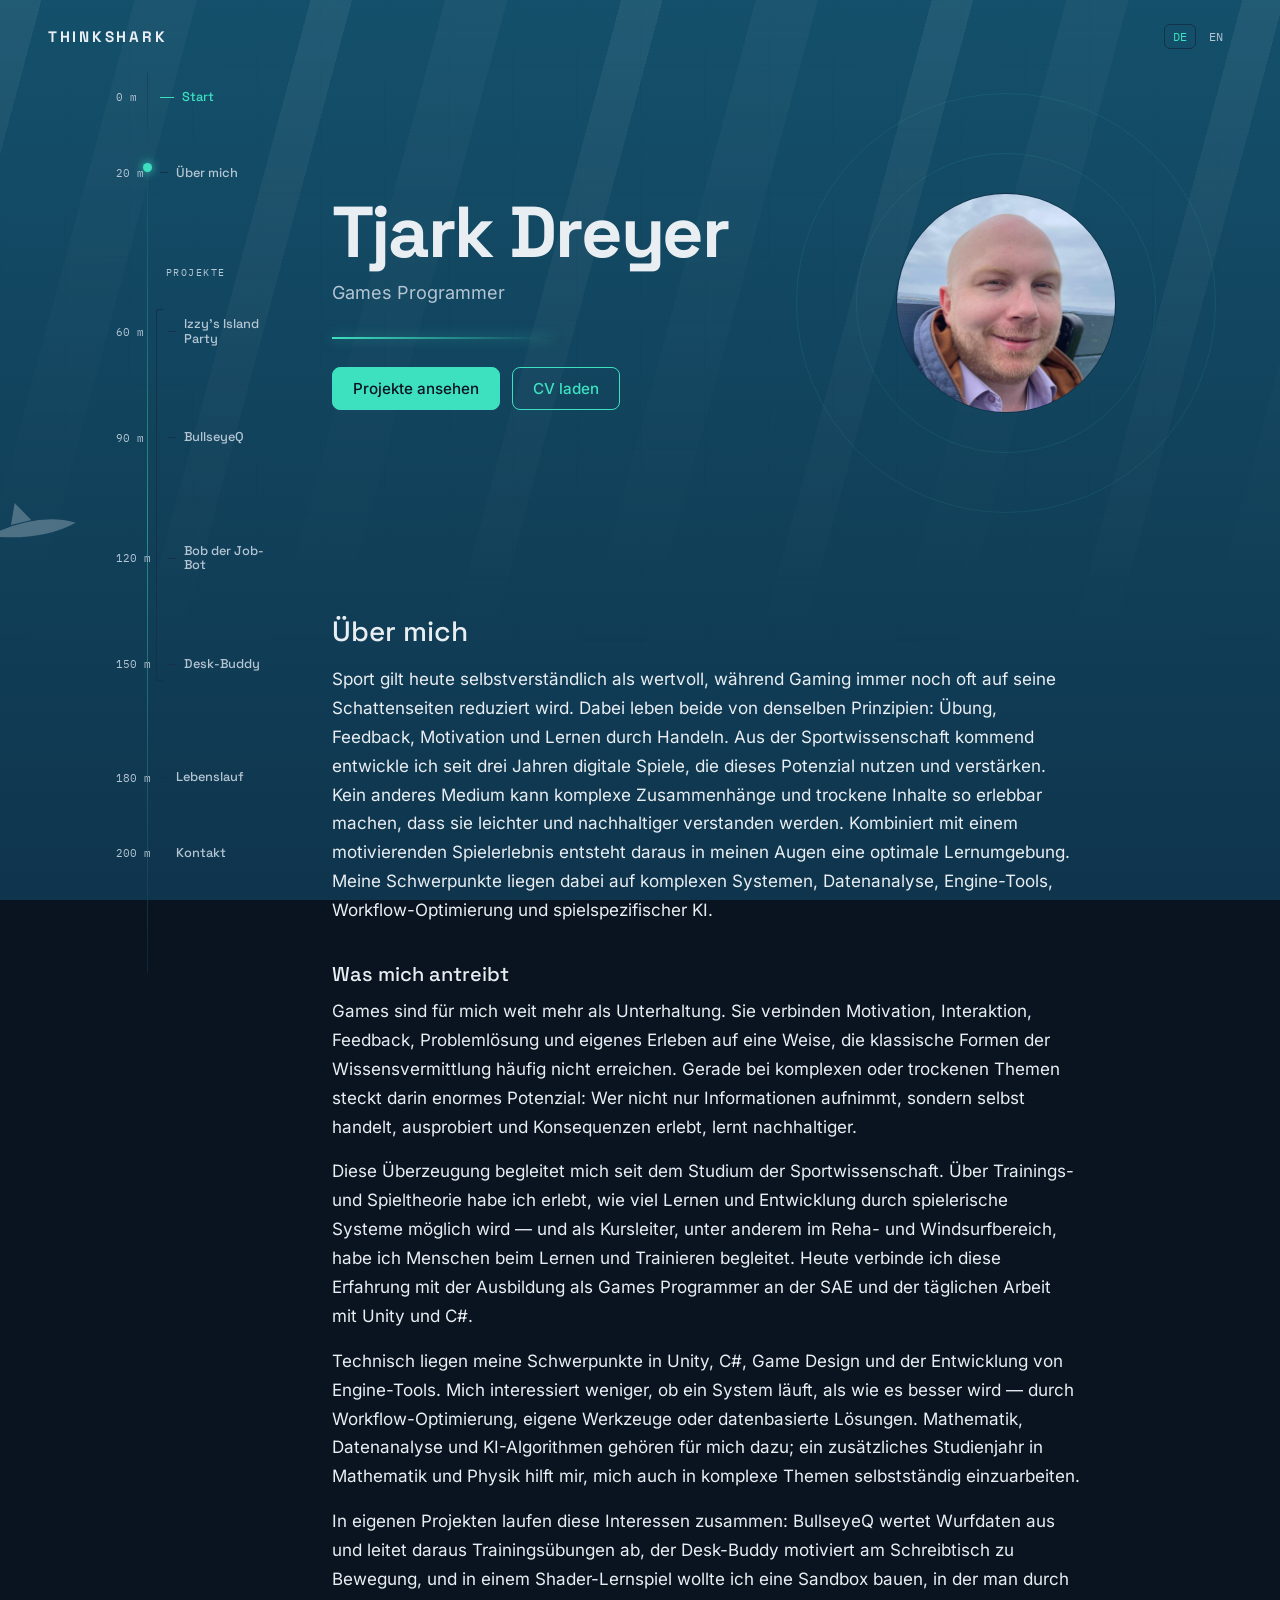
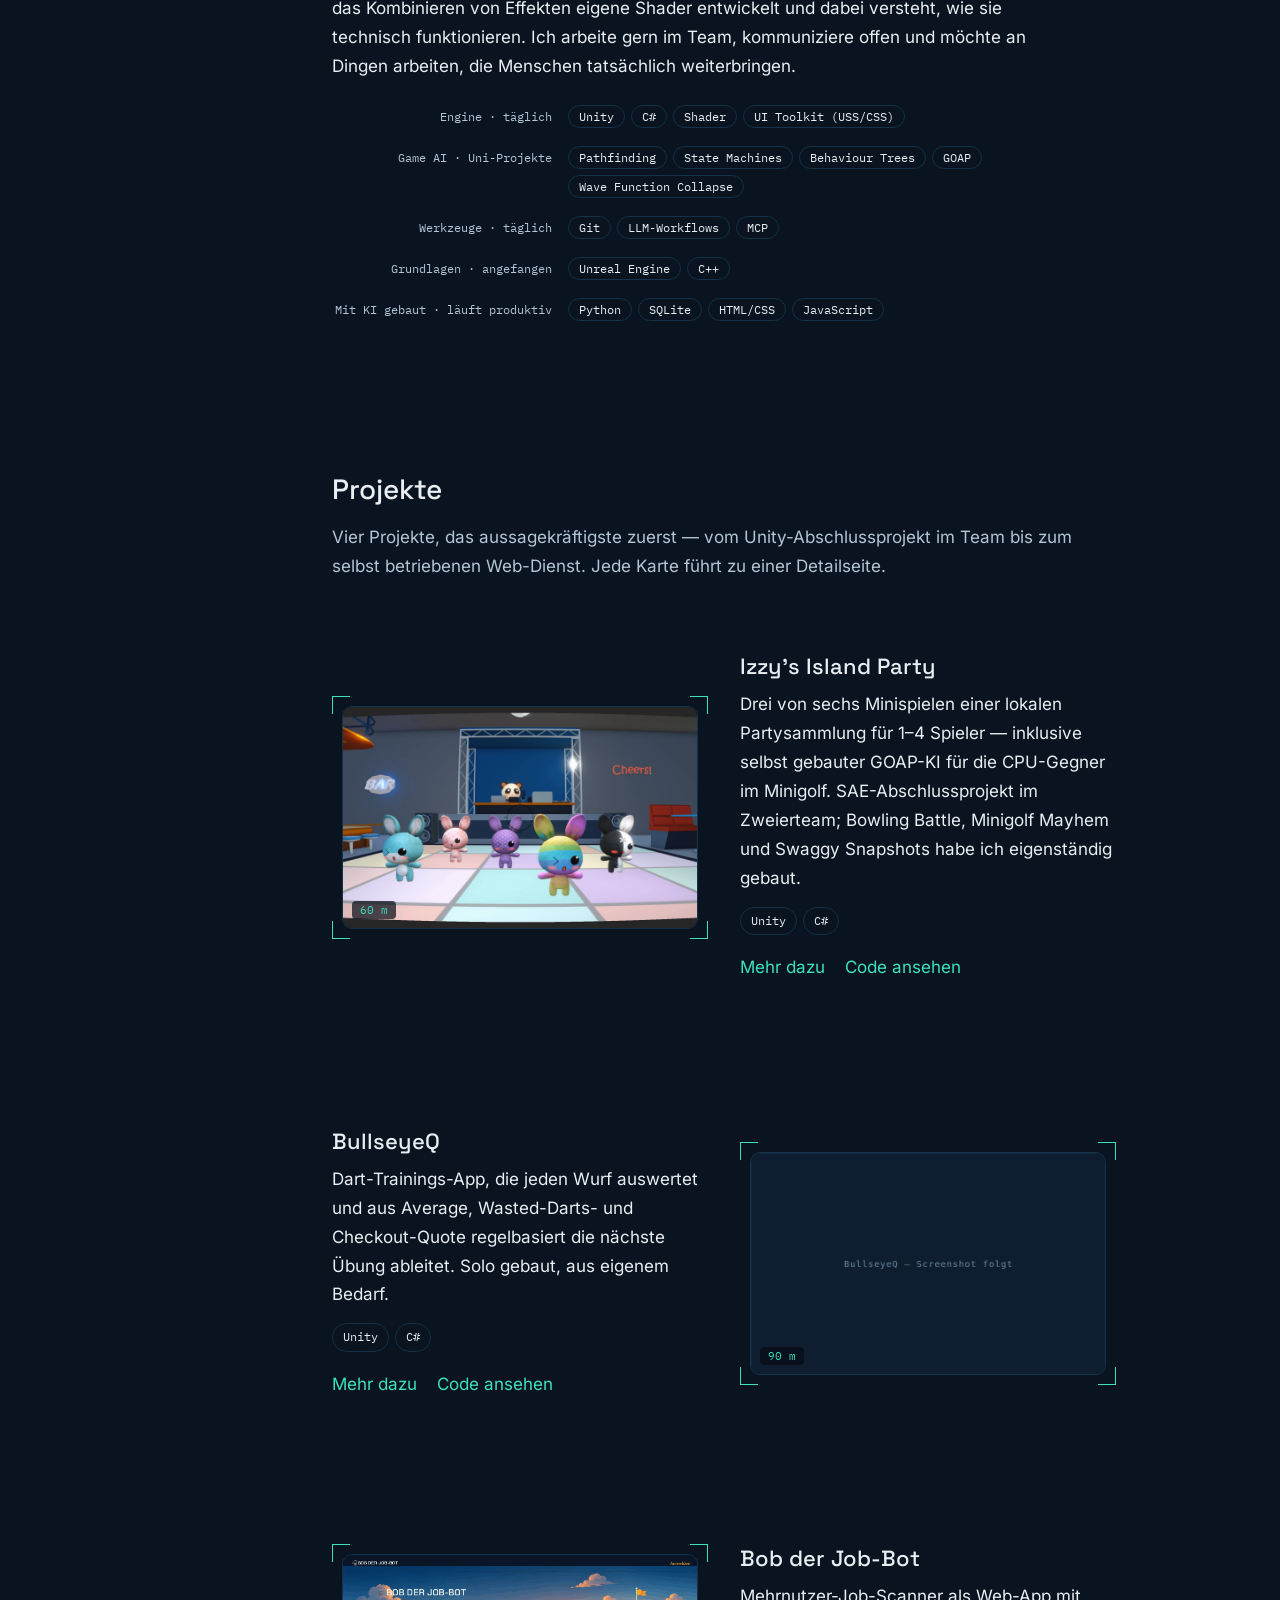
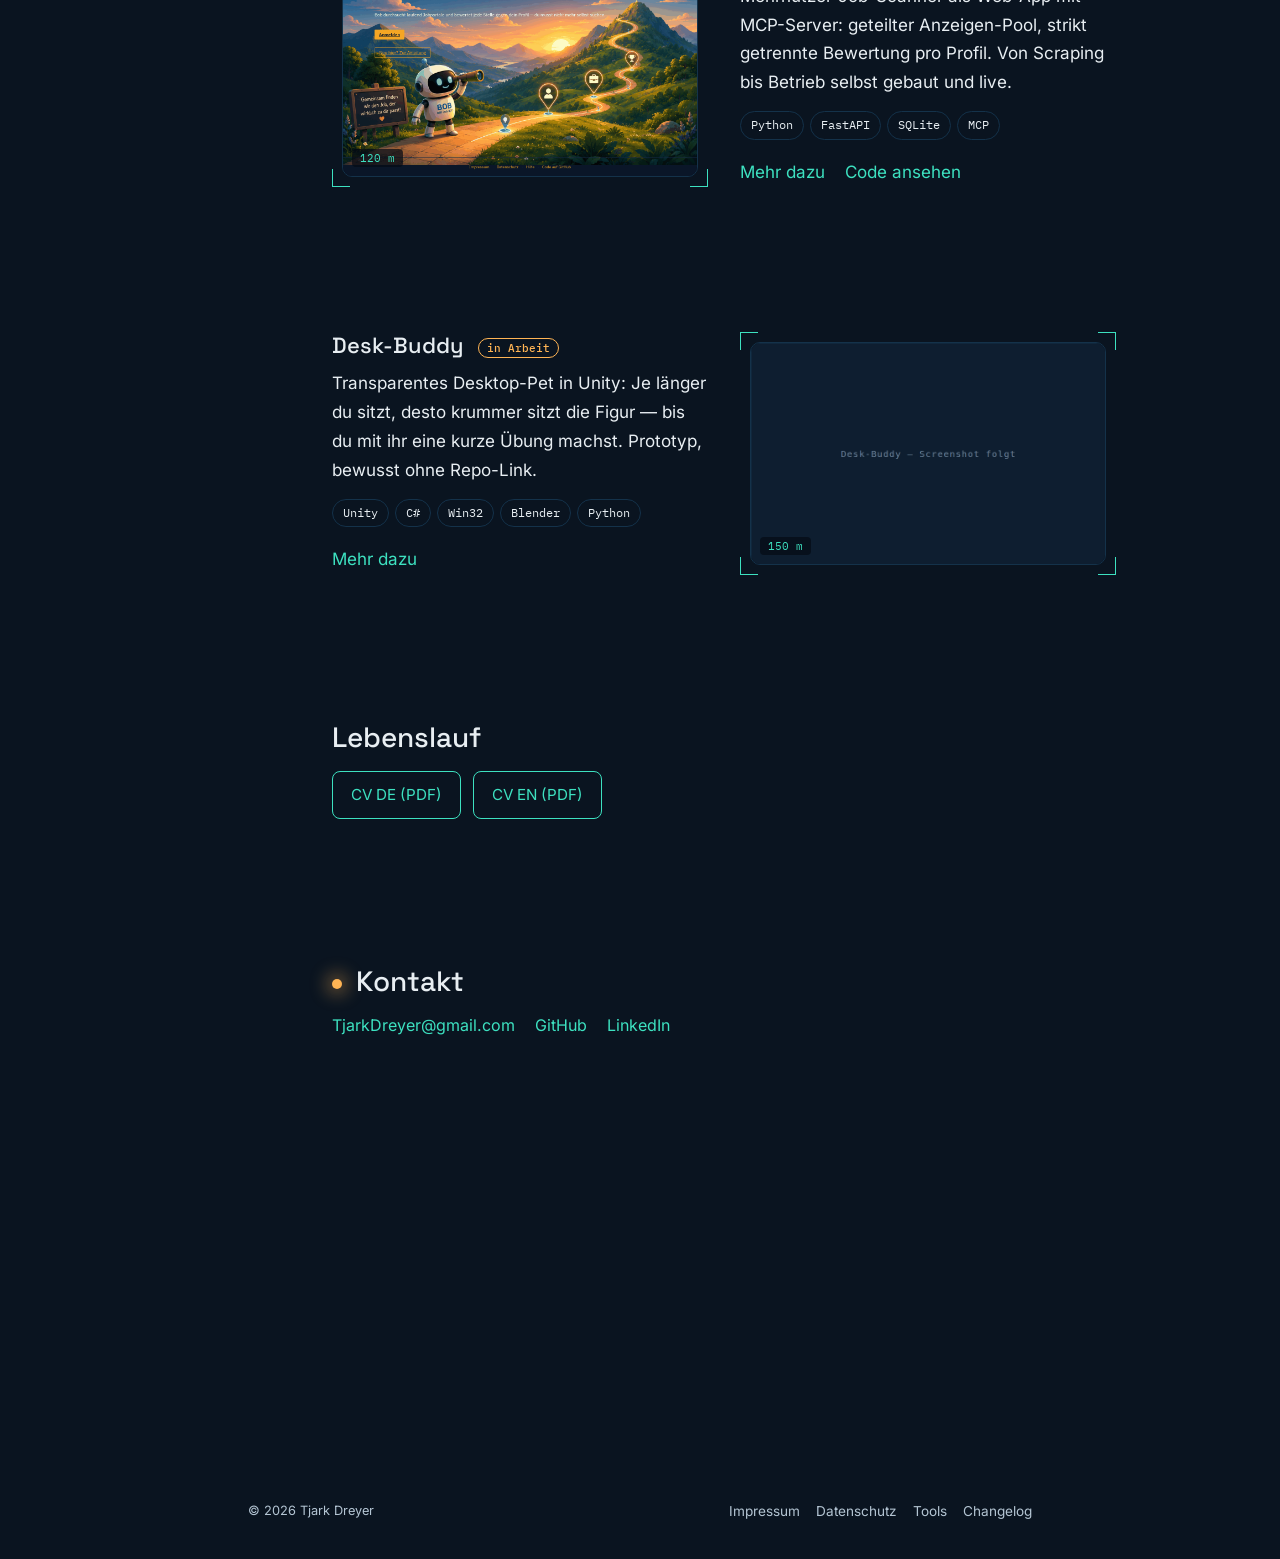
==== index.html @ e5e87509 "feat(website): add the UI Toolkit skill chip and refresh the public CVs Co-Authored-By: Claude Fable" ====
<!doctype html>
<html lang="de">
<head>
  <meta charset="utf-8" />
  <meta name="viewport" content="width=device-width, initial-scale=1" />
  <title>Tjark Dreyer — Games Programmer</title>
  <meta name="description" content="Portfolio von Tjark Dreyer, Games Programmer aus Hamburg — Unity, C#, Python." />
  <meta property="og:type" content="website" />
  <meta property="og:url" content="https://thinkshark.de/" />
  <meta property="og:title" content="Tjark Dreyer — Games Programmer" />
  <meta property="og:description" content="Portfolio von Tjark Dreyer, Games Programmer aus Hamburg — Unity, C#, Python." />
  <meta property="og:image" content="https://thinkshark.de/assets/og.jpg" />
  <meta property="og:image:width" content="1200" />
  <meta property="og:image:height" content="630" />
  <meta name="twitter:card" content="summary_large_image" />
  <link rel="icon" type="image/svg+xml" href="favicon.svg" />
  <link rel="alternate icon" href="favicon.svg" />
  <link rel="stylesheet" href="fonts.css" />
  <link rel="stylesheet" href="styles.css" />
</head>
<body class="portfolio">
  <div class="sonar-grid" aria-hidden="true"></div>

  <header class="topbar">
    <span class="wordmark">THINKSHARK</span>
    <div class="lang" role="group" aria-label="Sprache">
      <button type="button" class="lang__btn is-active" data-lang="de">DE</button>
      <button type="button" class="lang__btn" data-lang="en">EN</button>
    </div>
  </header>

  <nav class="chapters" aria-label="Kapitel">
    <a href="#start" data-de="Start" data-en="Start">Start</a>
    <a href="#ueber" data-de="Über" data-en="About">Über</a>
    <span class="chapters__sep" data-de="Projekte:" data-en="Projects:">Projekte:</span>
    <a href="#izzy">Izzy</a>
    <a href="#bullseyeq">BullseyeQ</a>
    <a href="#bob">Bob</a>
    <a href="#desk-buddy">Desk-Buddy</a>
    <a href="#lebenslauf" data-de="Lebenslauf" data-en="CV">Lebenslauf</a>
    <a href="#kontakt" data-de="Kontakt" data-en="Contact">Kontakt</a>
  </nav>

  <div class="layout">
    <nav class="rail" aria-label="Tiefe">
      <span class="rail__line" aria-hidden="true"></span>
      <span class="rail__marker" aria-hidden="true"></span>
      <ol class="rail__scale">
        <li style="--at: 0"><a href="#start"><span class="rail__depth">0 m</span><span class="rail__tick" aria-hidden="true"></span><span class="rail__label" data-de="Start" data-en="Start">Start</span></a></li>
        <li style="--at: 20"><a href="#ueber"><span class="rail__depth">20 m</span><span class="rail__tick" aria-hidden="true"></span><span class="rail__label" data-de="Über mich" data-en="About me">Über mich</span></a></li>
        <li class="rail__group" style="--at: 46"><span class="rail__group-label" data-de="Projekte" data-en="Projects">Projekte</span></li>
        <li class="rail__item--project" style="--at: 60"><a href="#izzy"><span class="rail__depth">60 m</span><span class="rail__tick" aria-hidden="true"></span><span class="rail__label">Izzy's Island Party</span></a></li>
        <li class="rail__item--project" style="--at: 90"><a href="#bullseyeq"><span class="rail__depth">90 m</span><span class="rail__tick" aria-hidden="true"></span><span class="rail__label">BullseyeQ</span></a></li>
        <li class="rail__item--project" style="--at: 120"><a href="#bob"><span class="rail__depth">120 m</span><span class="rail__tick" aria-hidden="true"></span><span class="rail__label">Bob der Job-Bot</span></a></li>
        <li class="rail__item--project" style="--at: 150"><a href="#desk-buddy"><span class="rail__depth">150 m</span><span class="rail__tick" aria-hidden="true"></span><span class="rail__label">Desk-Buddy</span></a></li>
        <li style="--at: 180"><a href="#lebenslauf"><span class="rail__depth">180 m</span><span class="rail__tick" aria-hidden="true"></span><span class="rail__label" data-de="Lebenslauf" data-en="CV">Lebenslauf</span></a></li>
        <li style="--at: 200"><a href="#kontakt"><span class="rail__depth">200 m</span><span class="rail__tick" aria-hidden="true"></span><span class="rail__label" data-de="Kontakt" data-en="Contact">Kontakt</span></a></li>
      </ol>
    </nav>

    <main class="wrap">
      <section class="hero" id="start" data-depth="0">
        <div class="hero__ping" aria-hidden="true"><span></span><span></span><span></span></div>
        <div class="hero__intro">
          <h1 class="hero__name">Tjark Dreyer</h1>
          <p class="hero__role">Games Programmer</p>
          <div class="hero__sweep" aria-hidden="true"></div>
          <div class="hero__cta">
            <a class="cta cta--primary" href="#projekte" data-de="Projekte ansehen" data-en="View projects">Projekte ansehen</a>
            <a class="cta" href="assets/cv/cv-de.pdf" data-href-de="assets/cv/cv-de.pdf" data-href-en="assets/cv/cv-en.pdf" download data-de="CV laden" data-en="Download CV">CV laden</a>
          </div>
        </div>
        <figure class="hero__photo">
          <img src="assets/me.jpg" width="440" height="440" alt="Tjark Dreyer" />
        </figure>
      </section>

      <section id="ueber" data-depth="20">
        <h2 data-de="Über mich" data-en="About me">Über mich</h2>
        <p data-de="Sport gilt heute selbstverständlich als wertvoll, während Gaming immer noch oft auf seine Schattenseiten reduziert wird. Dabei leben beide von denselben Prinzipien: Übung, Feedback, Motivation und Lernen durch Handeln. Aus der Sportwissenschaft kommend entwickle ich seit drei Jahren digitale Spiele, die dieses Potenzial nutzen und verstärken. Kein anderes Medium kann komplexe Zusammenhänge und trockene Inhalte so erlebbar machen, dass sie leichter und nachhaltiger verstanden werden. Kombiniert mit einem motivierenden Spielerlebnis entsteht daraus in meinen Augen eine optimale Lernumgebung. Meine Schwerpunkte liegen dabei auf komplexen Systemen, Datenanalyse, Engine-Tools, Workflow-Optimierung und spielspezifischer KI."
           data-en="Sport is taken for granted as something valuable, while gaming is still often reduced to its downsides. Yet both run on the same principles: practice, feedback, motivation and learning by doing. Coming from sports science, I have spent three years building digital games that use and amplify that potential. No other medium can make complex relationships and dry material this tangible, so that they are understood more easily and stay understood. Combined with a motivating play experience, that is what I consider an ideal learning environment. My focus areas are complex systems, data analysis, engine tools, workflow optimisation and game-specific AI.">Sport gilt heute selbstverständlich als wertvoll, während Gaming immer noch oft auf seine Schattenseiten reduziert wird. Dabei leben beide von denselben Prinzipien: Übung, Feedback, Motivation und Lernen durch Handeln. Aus der Sportwissenschaft kommend entwickle ich seit drei Jahren digitale Spiele, die dieses Potenzial nutzen und verstärken. Kein anderes Medium kann komplexe Zusammenhänge und trockene Inhalte so erlebbar machen, dass sie leichter und nachhaltiger verstanden werden. Kombiniert mit einem motivierenden Spielerlebnis entsteht daraus in meinen Augen eine optimale Lernumgebung. Meine Schwerpunkte liegen dabei auf komplexen Systemen, Datenanalyse, Engine-Tools, Workflow-Optimierung und spielspezifischer KI.</p>
        <h3 class="about__sub" data-de="Was mich antreibt" data-en="What drives me">Was mich antreibt</h3>
        <p data-de="Games sind für mich weit mehr als Unterhaltung. Sie verbinden Motivation, Interaktion, Feedback, Problemlösung und eigenes Erleben auf eine Weise, die klassische Formen der Wissensvermittlung häufig nicht erreichen. Gerade bei komplexen oder trockenen Themen steckt darin enormes Potenzial: Wer nicht nur Informationen aufnimmt, sondern selbst handelt, ausprobiert und Konsequenzen erlebt, lernt nachhaltiger."
           data-en="Games are far more than entertainment to me. They combine motivation, interaction, feedback, problem solving and first-hand experience in a way that traditional forms of teaching often cannot reach. That potential is largest exactly where a topic is complex or dry: someone who does not just take in information but acts, experiments and lives with the consequences learns more durably.">Games sind für mich weit mehr als Unterhaltung. Sie verbinden Motivation, Interaktion, Feedback, Problemlösung und eigenes Erleben auf eine Weise, die klassische Formen der Wissensvermittlung häufig nicht erreichen. Gerade bei komplexen oder trockenen Themen steckt darin enormes Potenzial: Wer nicht nur Informationen aufnimmt, sondern selbst handelt, ausprobiert und Konsequenzen erlebt, lernt nachhaltiger.</p>
        <p data-de="Diese Überzeugung begleitet mich seit dem Studium der Sportwissenschaft. Über Trainings- und Spieltheorie habe ich erlebt, wie viel Lernen und Entwicklung durch spielerische Systeme möglich wird — und als Kursleiter, unter anderem im Reha- und Windsurfbereich, habe ich Menschen beim Lernen und Trainieren begleitet. Heute verbinde ich diese Erfahrung mit der Ausbildung als Games Programmer an der SAE und der täglichen Arbeit mit Unity und C#."
           data-en="That conviction has been with me since studying sports science. Training theory and game theory showed me how much learning and development playful systems can carry — and as a course instructor, among other things in rehabilitation and windsurfing, I have guided people through learning and training myself. Today I combine that experience with my games programming training at SAE and daily work in Unity and C#.">Diese Überzeugung begleitet mich seit dem Studium der Sportwissenschaft. Über Trainings- und Spieltheorie habe ich erlebt, wie viel Lernen und Entwicklung durch spielerische Systeme möglich wird — und als Kursleiter, unter anderem im Reha- und Windsurfbereich, habe ich Menschen beim Lernen und Trainieren begleitet. Heute verbinde ich diese Erfahrung mit der Ausbildung als Games Programmer an der SAE und der täglichen Arbeit mit Unity und C#.</p>
        <p data-de="Technisch liegen meine Schwerpunkte in Unity, C#, Game Design und der Entwicklung von Engine-Tools. Mich interessiert weniger, ob ein System läuft, als wie es besser wird — durch Workflow-Optimierung, eigene Werkzeuge oder datenbasierte Lösungen. Mathematik, Datenanalyse und KI-Algorithmen gehören für mich dazu; ein zusätzliches Studienjahr in Mathematik und Physik hilft mir, mich auch in komplexe Themen selbstständig einzuarbeiten."
           data-en="Technically my focus is Unity, C#, game design and building engine tools. I am less interested in whether a system runs than in how it gets better — through workflow optimisation, purpose-built tools or data-driven solutions. Mathematics, data analysis and AI algorithms are part of that; an additional year of university mathematics and physics helps me work my way into complex topics on my own.">Technisch liegen meine Schwerpunkte in Unity, C#, Game Design und der Entwicklung von Engine-Tools. Mich interessiert weniger, ob ein System läuft, als wie es besser wird — durch Workflow-Optimierung, eigene Werkzeuge oder datenbasierte Lösungen. Mathematik, Datenanalyse und KI-Algorithmen gehören für mich dazu; ein zusätzliches Studienjahr in Mathematik und Physik hilft mir, mich auch in komplexe Themen selbstständig einzuarbeiten.</p>
        <p data-de="In eigenen Projekten laufen diese Interessen zusammen: BullseyeQ wertet Wurfdaten aus und leitet daraus Trainingsübungen ab, der Desk-Buddy motiviert am Schreibtisch zu Bewegung, und in einem Shader-Lernspiel wollte ich eine Sandbox bauen, in der man durch das Kombinieren von Effekten eigene Shader entwickelt und dabei versteht, wie sie technisch funktionieren. Ich arbeite gern im Team, kommuniziere offen und möchte an Dingen arbeiten, die Menschen tatsächlich weiterbringen."
           data-en="My own projects are where those interests meet: BullseyeQ analyses throw data and derives training drills from it, Desk-Buddy nudges me to move at my desk, and in a shader learning game I set out to build a sandbox where combining effects produces your own shaders while you learn how they actually work. I enjoy working in a team, communicate openly, and want to work on things that genuinely move people forward.">In eigenen Projekten laufen diese Interessen zusammen: BullseyeQ wertet Wurfdaten aus und leitet daraus Trainingsübungen ab, der Desk-Buddy motiviert am Schreibtisch zu Bewegung, und in einem Shader-Lernspiel wollte ich eine Sandbox bauen, in der man durch das Kombinieren von Effekten eigene Shader entwickelt und dabei versteht, wie sie technisch funktionieren. Ich arbeite gern im Team, kommuniziere offen und möchte an Dingen arbeiten, die Menschen tatsächlich weiterbringen.</p>
        <ul class="skills">
          <li><span class="skills__group" data-de="Engine · täglich" data-en="Engine · daily">Engine · täglich</span>
            <span class="skills__chips"><span class="chip">Unity</span><span class="chip">C#</span><span class="chip">Shader</span><span class="chip">UI Toolkit (USS/CSS)</span></span></li>
          <li><span class="skills__group" data-de="Game AI · Uni-Projekte" data-en="Game AI · university projects">Game AI · Uni-Projekte</span>
            <span class="skills__chips"><span class="chip">Pathfinding</span><span class="chip">State Machines</span><span class="chip">Behaviour Trees</span><span class="chip">GOAP</span><span class="chip">Wave Function Collapse</span></span></li>
          <li><span class="skills__group" data-de="Werkzeuge · täglich" data-en="Tools · daily">Werkzeuge · täglich</span>
            <span class="skills__chips"><span class="chip">Git</span><span class="chip">LLM-Workflows</span><span class="chip">MCP</span></span></li>
          <li><span class="skills__group" data-de="Grundlagen · angefangen" data-en="Fundamentals · started">Grundlagen · angefangen</span>
            <span class="skills__chips"><span class="chip">Unreal Engine</span><span class="chip">C++</span></span></li>
          <li><span class="skills__group" data-de="Mit KI gebaut · läuft produktiv" data-en="Built with AI · in production">Mit KI gebaut · läuft produktiv</span>
            <span class="skills__chips"><span class="chip">Python</span><span class="chip">SQLite</span><span class="chip">HTML/CSS</span><span class="chip">JavaScript</span></span></li>
        </ul>
      </section>

      <div class="projects__head">
        <h2 id="projekte" data-de="Projekte" data-en="Projects">Projekte</h2>
        <p class="projects__intro"
           data-de="Vier Projekte, das aussagekräftigste zuerst — vom Unity-Abschlussprojekt im Team bis zum selbst betriebenen Web-Dienst. Jede Karte führt zu einer Detailseite."
           data-en="Four projects, the most telling one first — from the Unity final project in a team to a web service I run myself. Every card links to a detail page.">Vier Projekte, das aussagekräftigste zuerst — vom Unity-Abschlussprojekt im Team bis zum selbst betriebenen Web-Dienst. Jede Karte führt zu einer Detailseite.</p>
      </div>

      <section id="izzy" class="project project--left" data-depth="60">
        <figure class="project__shot">
          <img src="assets/projects/izzy.png" width="800" height="500" alt="Izzy's Island Party — Screenshot" loading="lazy" />
          <figcaption class="project__depth">60 m</figcaption>
        </figure>
        <div class="project__body">
          <h3 class="project__title">Izzy's Island Party</h3>
          <p data-de="Drei von sechs Minispielen einer lokalen Partysammlung für 1–4 Spieler — inklusive selbst gebauter GOAP-KI für die CPU-Gegner im Minigolf. SAE-Abschlussprojekt im Zweierteam; Bowling Battle, Minigolf Mayhem und Swaggy Snapshots habe ich eigenständig gebaut."
             data-en="Three of the six mini-games in a local party collection for 1–4 players — including a GOAP AI I built myself for the CPU opponents in minigolf. SAE final project in a two-person team; I built Bowling Battle, Minigolf Mayhem and Swaggy Snapshots on my own.">Drei von sechs Minispielen einer lokalen Partysammlung für 1–4 Spieler — inklusive selbst gebauter GOAP-KI für die CPU-Gegner im Minigolf. SAE-Abschlussprojekt im Zweierteam; Bowling Battle, Minigolf Mayhem und Swaggy Snapshots habe ich eigenständig gebaut.</p>
          <p class="project__tech"><span class="chip">Unity</span><span class="chip">C#</span></p>
          <p class="project__links">
            <a class="project__link" href="projekt-izzy.html" data-de="Mehr dazu" data-en="More about it">Mehr dazu</a>
            <a class="project__link" href="https://github.com/DJTJ9/IzzysIslandParty" target="_blank" rel="noopener" data-de="Code ansehen" data-en="View code">Code ansehen</a>
          </p>
        </div>
      </section>

      <section id="bullseyeq" class="project project--right" data-depth="90">
        <figure class="project__shot">
          <img src="assets/projects/bullseyeq.png" width="800" height="500" alt="BullseyeQ — Screenshot" loading="lazy" />
          <figcaption class="project__depth">90 m</figcaption>
        </figure>
        <div class="project__body">
          <h3 class="project__title">BullseyeQ</h3>
          <p data-de="Dart-Trainings-App, die jeden Wurf auswertet und aus Average, Wasted-Darts- und Checkout-Quote regelbasiert die nächste Übung ableitet. Solo gebaut, aus eigenem Bedarf."
             data-en="Darts training app that evaluates every throw and derives the next exercise, rule-based, from your average, wasted-darts rate and checkout rate. Built solo, out of my own need.">Dart-Trainings-App, die jeden Wurf auswertet und aus Average, Wasted-Darts- und Checkout-Quote regelbasiert die nächste Übung ableitet. Solo gebaut, aus eigenem Bedarf.</p>
          <p class="project__tech"><span class="chip">Unity</span><span class="chip">C#</span></p>
          <p class="project__links">
            <a class="project__link" href="projekt-bullseyeq.html" data-de="Mehr dazu" data-en="More about it">Mehr dazu</a>
            <a class="project__link" href="https://github.com/DJTJ9/BullseyeQ" target="_blank" rel="noopener" data-de="Code ansehen" data-en="View code">Code ansehen</a>
          </p>
        </div>
      </section>

      <section id="bob" class="project project--left" data-depth="120">
        <figure class="project__shot">
          <img src="assets/projects/bob.png" width="800" height="500" alt="Bob der Job-Bot — Web-Oberfläche" loading="lazy" />
          <figcaption class="project__depth">120 m</figcaption>
        </figure>
        <div class="project__body">
          <h3 class="project__title">Bob der Job-Bot</h3>
          <p data-de="Mehrnutzer-Job-Scanner als Web-App mit MCP-Server: geteilter Anzeigen-Pool, strikt getrennte Bewertung pro Profil. Von Scraping bis Betrieb selbst gebaut und live."
             data-en="Multi-user job scanner as a web app with an MCP server: a shared pool of listings, strictly separate scoring per profile. Built by me from scraping to operations, and live.">Mehrnutzer-Job-Scanner als Web-App mit MCP-Server: geteilter Anzeigen-Pool, strikt getrennte Bewertung pro Profil. Von Scraping bis Betrieb selbst gebaut und live.</p>
          <p class="project__tech"><span class="chip">Python</span><span class="chip">FastAPI</span><span class="chip">SQLite</span><span class="chip">MCP</span></p>
          <p class="project__links">
            <a class="project__link" href="projekt-bob.html" data-de="Mehr dazu" data-en="More about it">Mehr dazu</a>
            <a class="project__link" href="https://github.com/DJTJ9/job-scanner" target="_blank" rel="noopener" data-de="Code ansehen" data-en="View code">Code ansehen</a>
          </p>
        </div>
      </section>

      <section id="desk-buddy" class="project project--right" data-depth="150">
        <figure class="project__shot">
          <img src="assets/projects/desk-buddy.png" width="800" height="500" alt="Desk-Buddy — Overlay-Prototyp" loading="lazy" />
          <figcaption class="project__depth">150 m</figcaption>
        </figure>
        <div class="project__body">
          <h3 class="project__title">Desk-Buddy <span class="badge badge--wip" data-de="in Arbeit" data-en="in progress">in Arbeit</span></h3>
          <p data-de="Transparentes Desktop-Pet in Unity: Je länger du sitzt, desto krummer sitzt die Figur — bis du mit ihr eine kurze Übung machst. Prototyp, bewusst ohne Repo-Link."
             data-en="A transparent desktop pet in Unity: the longer you sit, the more the character slouches — until you do a short exercise with it. Prototype, deliberately without a repo link.">Transparentes Desktop-Pet in Unity: Je länger du sitzt, desto krummer sitzt die Figur — bis du mit ihr eine kurze Übung machst. Prototyp, bewusst ohne Repo-Link.</p>
          <p class="project__tech"><span class="chip">Unity</span><span class="chip">C#</span><span class="chip">Win32</span><span class="chip">Blender</span><span class="chip">Python</span></p>
          <p class="project__links">
            <a class="project__link" href="projekt-desk-buddy.html" data-de="Mehr dazu" data-en="More about it">Mehr dazu</a>
          </p>
        </div>
      </section>

      <section id="lebenslauf" data-depth="180">
        <h2 data-de="Lebenslauf" data-en="CV">Lebenslauf</h2>
        <p class="dl">
          <a class="dl__btn" href="assets/cv/cv-de.pdf" download>CV&nbsp;DE&nbsp;(PDF)</a>
          <a class="dl__btn" href="assets/cv/cv-en.pdf" download>CV&nbsp;EN&nbsp;(PDF)</a>
        </p>
      </section>

      <section id="kontakt" data-depth="200">
        <h2 data-de="Kontakt" data-en="Contact">Kontakt</h2>
        <ul class="contact">
          <li><a id="mail" href="#" data-user="TjarkDreyer" data-domain="gmail.com">E-Mail</a><noscript> (TjarkDreyer (at) gmail.com)</noscript></li>
          <li><a href="https://github.com/DJTJ9" target="_blank" rel="noopener">GitHub</a></li>
          <li><a href="https://www.linkedin.com/in/tjark-dreyer-179a30377" target="_blank" rel="noopener">LinkedIn</a></li>
        </ul>
      </section>
    </main>
  </div>

  <footer class="footer">
    <span>© <span id="year">2026</span> Tjark Dreyer</span>
    <nav class="footer__nav">
      <a href="impressum.html">Impressum</a>
      <a href="datenschutz.html">Datenschutz</a>
      <a href="hub.html">Tools</a>
      <a href="changelog.html">Changelog</a>
    </nav>
  </footer>

  <script src="main.js"></script>
  <script src="sea.js" defer></script>
</body>
</html>
---- fonts.css ----
/* IBM Plex Mono 400 — latin-ext */
@font-face {
  font-family: 'IBM Plex Mono';
  font-style: normal;
  font-weight: 400;
  font-display: swap;
  src: url(fonts/ibm-plex-mono-400-latin-ext.woff2) format('woff2');
  unicode-range: U+0100-02BA, U+02BD-02C5, U+02C7-02CC, U+02CE-02D7, U+02DD-02FF, U+0304, U+0308, U+0329, U+1D00-1DBF, U+1E00-1E9F, U+1EF2-1EFF, U+2020, U+20A0-20AB, U+20AD-20C0, U+2113, U+2C60-2C7F, U+A720-A7FF;
}

/* IBM Plex Mono 400 — latin */
@font-face {
  font-family: 'IBM Plex Mono';
  font-style: normal;
  font-weight: 400;
  font-display: swap;
  src: url(fonts/ibm-plex-mono-400-latin.woff2) format('woff2');
  unicode-range: U+0000-00FF, U+0131, U+0152-0153, U+02BB-02BC, U+02C6, U+02DA, U+02DC, U+0304, U+0308, U+0329, U+2000-206F, U+20AC, U+2122, U+2191, U+2193, U+2212, U+2215, U+FEFF, U+FFFD;
}

/* IBM Plex Mono 500 — latin-ext */
@font-face {
  font-family: 'IBM Plex Mono';
  font-style: normal;
  font-weight: 500;
  font-display: swap;
  src: url(fonts/ibm-plex-mono-500-latin-ext.woff2) format('woff2');
  unicode-range: U+0100-02BA, U+02BD-02C5, U+02C7-02CC, U+02CE-02D7, U+02DD-02FF, U+0304, U+0308, U+0329, U+1D00-1DBF, U+1E00-1E9F, U+1EF2-1EFF, U+2020, U+20A0-20AB, U+20AD-20C0, U+2113, U+2C60-2C7F, U+A720-A7FF;
}

/* IBM Plex Mono 500 — latin */
@font-face {
  font-family: 'IBM Plex Mono';
  font-style: normal;
  font-weight: 500;
  font-display: swap;
  src: url(fonts/ibm-plex-mono-500-latin.woff2) format('woff2');
  unicode-range: U+0000-00FF, U+0131, U+0152-0153, U+02BB-02BC, U+02C6, U+02DA, U+02DC, U+0304, U+0308, U+0329, U+2000-206F, U+20AC, U+2122, U+2191, U+2193, U+2212, U+2215, U+FEFF, U+FFFD;
}

/* Inter 400 — latin-ext */
@font-face {
  font-family: 'Inter';
  font-style: normal;
  font-weight: 400;
  font-display: swap;
  src: url(fonts/inter-400-latin-ext.woff2) format('woff2');
  unicode-range: U+0100-02BA, U+02BD-02C5, U+02C7-02CC, U+02CE-02D7, U+02DD-02FF, U+0304, U+0308, U+0329, U+1D00-1DBF, U+1E00-1E9F, U+1EF2-1EFF, U+2020, U+20A0-20AB, U+20AD-20C0, U+2113, U+2C60-2C7F, U+A720-A7FF;
}

/* Inter 400 — latin */
@font-face {
  font-family: 'Inter';
  font-style: normal;
  font-weight: 400;
  font-display: swap;
  src: url(fonts/inter-400-latin.woff2) format('woff2');
  unicode-range: U+0000-00FF, U+0131, U+0152-0153, U+02BB-02BC, U+02C6, U+02DA, U+02DC, U+0304, U+0308, U+0329, U+2000-206F, U+20AC, U+2122, U+2191, U+2193, U+2212, U+2215, U+FEFF, U+FFFD;
}

/* Inter 500 — latin-ext */
@font-face {
  font-family: 'Inter';
  font-style: normal;
  font-weight: 500;
  font-display: swap;
  src: url(fonts/inter-500-latin-ext.woff2) format('woff2');
  unicode-range: U+0100-02BA, U+02BD-02C5, U+02C7-02CC, U+02CE-02D7, U+02DD-02FF, U+0304, U+0308, U+0329, U+1D00-1DBF, U+1E00-1E9F, U+1EF2-1EFF, U+2020, U+20A0-20AB, U+20AD-20C0, U+2113, U+2C60-2C7F, U+A720-A7FF;
}

/* Inter 500 — latin */
@font-face {
  font-family: 'Inter';
  font-style: normal;
  font-weight: 500;
  font-display: swap;
  src: url(fonts/inter-500-latin.woff2) format('woff2');
  unicode-range: U+0000-00FF, U+0131, U+0152-0153, U+02BB-02BC, U+02C6, U+02DA, U+02DC, U+0304, U+0308, U+0329, U+2000-206F, U+20AC, U+2122, U+2191, U+2193, U+2212, U+2215, U+FEFF, U+FFFD;
}

/* Space Grotesk 500 — latin-ext */
@font-face {
  font-family: 'Space Grotesk';
  font-style: normal;
  font-weight: 500;
  font-display: swap;
  src: url(fonts/space-grotesk-500-latin-ext.woff2) format('woff2');
  unicode-range: U+0100-02BA, U+02BD-02C5, U+02C7-02CC, U+02CE-02D7, U+02DD-02FF, U+0304, U+0308, U+0329, U+1D00-1DBF, U+1E00-1E9F, U+1EF2-1EFF, U+2020, U+20A0-20AB, U+20AD-20C0, U+2113, U+2C60-2C7F, U+A720-A7FF;
}

/* Space Grotesk 500 — latin */
@font-face {
  font-family: 'Space Grotesk';
  font-style: normal;
  font-weight: 500;
  font-display: swap;
  src: url(fonts/space-grotesk-500-latin.woff2) format('woff2');
  unicode-range: U+0000-00FF, U+0131, U+0152-0153, U+02BB-02BC, U+02C6, U+02DA, U+02DC, U+0304, U+0308, U+0329, U+2000-206F, U+20AC, U+2122, U+2191, U+2193, U+2212, U+2215, U+FEFF, U+FFFD;
}

/* Space Grotesk 700 — latin-ext */
@font-face {
  font-family: 'Space Grotesk';
  font-style: normal;
  font-weight: 700;
  font-display: swap;
  src: url(fonts/space-grotesk-700-latin-ext.woff2) format('woff2');
  unicode-range: U+0100-02BA, U+02BD-02C5, U+02C7-02CC, U+02CE-02D7, U+02DD-02FF, U+0304, U+0308, U+0329, U+1D00-1DBF, U+1E00-1E9F, U+1EF2-1EFF, U+2020, U+20A0-20AB, U+20AD-20C0, U+2113, U+2C60-2C7F, U+A720-A7FF;
}

/* Space Grotesk 700 — latin */
@font-face {
  font-family: 'Space Grotesk';
  font-style: normal;
  font-weight: 700;
  font-display: swap;
  src: url(fonts/space-grotesk-700-latin.woff2) format('woff2');
  unicode-range: U+0000-00FF, U+0131, U+0152-0153, U+02BB-02BC, U+02C6, U+02DA, U+02DC, U+0304, U+0308, U+0329, U+2000-206F, U+20AC, U+2122, U+2191, U+2193, U+2212, U+2215, U+FEFF, U+FFFD;
}
---- styles.css ----
:root {
  --abyss: #0A1420;
  --deep: #0E1E30;
  --current: #14324A;
  --teal: #3DE1C0;
  --foam: #E8EEF2;
  --mist: #6B8299;
  --flare: #FFB454;
  --maxw: 880px;
}

* { box-sizing: border-box; margin: 0; padding: 0; }

body {
  min-height: 100vh;
  background: var(--abyss);
  color: var(--foam);
  font-family: "Inter", system-ui, sans-serif;
  display: flex;
  flex-direction: column;
  position: relative;
  overflow-x: hidden;
}

body::before {
  content: "";
  position: fixed;
  inset: 0;
  z-index: -2;
  background:
    radial-gradient(120% 80% at 50% -10%, #123047 0%, var(--abyss) 55%),
    radial-gradient(80% 60% at 80% 110%, #0d2233 0%, transparent 60%);
  animation: drift 24s ease-in-out infinite alternate;
}
@keyframes drift {
  from { transform: translateY(-2%) scale(1.02); }
  to   { transform: translateY(2%) scale(1.06); }
}

.sonar-grid {
  position: fixed;
  inset: 0;
  z-index: -1;
  background-image:
    linear-gradient(var(--current) 1px, transparent 1px),
    linear-gradient(90deg, var(--current) 1px, transparent 1px);
  background-size: 64px 64px;
  opacity: 0.06;
  mask-image: radial-gradient(70% 60% at 50% 30%, #000 0%, transparent 80%);
}

.topbar {
  display: flex;
  justify-content: space-between;
  align-items: center;
  padding: 24px clamp(20px, 5vw, 48px);
}
.wordmark {
  font-family: "Space Grotesk", sans-serif;
  font-weight: 700;
  letter-spacing: 0.18em;
  font-size: 0.95rem;
}
.status { display: inline-flex; align-items: center; gap: 8px; color: var(--mist); font-size: 0.8rem; }
.status__dot {
  width: 8px; height: 8px; border-radius: 50%;
  background: var(--teal);
  box-shadow: 0 0 8px var(--teal);
  animation: pulse 2.4s ease-in-out infinite;
}
@keyframes pulse { 0%,100% { opacity: 1; } 50% { opacity: 0.35; } }

.wrap {
  flex: 1;
  width: 100%;
  max-width: var(--maxw);
  margin: 0 auto;
  padding: clamp(32px, 8vw, 80px) clamp(20px, 5vw, 48px) 48px;
}

.hero { margin-bottom: 56px; }
.hero__name {
  font-family: "Space Grotesk", sans-serif;
  font-weight: 700;
  font-size: clamp(2.4rem, 8vw, 4.2rem);
  line-height: 1.02;
  letter-spacing: -0.02em;
}
.hero__role { color: var(--mist); font-size: clamp(1rem, 3vw, 1.2rem); margin-top: 12px; }
.hero__sweep {
  height: 2px; width: 220px; max-width: 60%;
  margin-top: 28px;
  background: linear-gradient(90deg, var(--teal), transparent);
  box-shadow: 0 0 12px rgba(61, 225, 192, 0.5);
}
.portfolio .hero__sweep { transform-origin: left; animation: sweep 0.9s ease-out both; }
@keyframes sweep {
  from { transform: scaleX(0); opacity: 0; }
  to { transform: scaleX(1); opacity: 1; }
}

.hub-grid {
  display: grid;
  grid-template-columns: repeat(2, 1fr);
  gap: 16px;
}
@media (max-width: 640px) { .hub-grid { grid-template-columns: 1fr; } }

.hub-card {
  position: relative;
  overflow: hidden;
  display: grid;
  grid-template-columns: 1fr;
  grid-template-areas: "title" "url" "desc";
  align-items: center;
  gap: 4px 12px;
  padding: 22px 24px;
  background: var(--deep);
  border: 1px solid var(--current);
  border-radius: 14px;
  text-decoration: none;
  color: var(--foam);
  transition: border-color 0.25s ease, transform 0.25s ease;
}
.hub-card:hover, .hub-card:focus-visible {
  border-color: var(--teal);
  transform: translateY(-2px);
  outline: none;
}
.hub-card:focus-visible { box-shadow: 0 0 0 2px var(--teal); }

.hub-card__title { grid-area: title; font-family: "Space Grotesk", sans-serif; font-weight: 500; font-size: 1.25rem; }
.hub-card__url { grid-area: url; font-family: "IBM Plex Mono", monospace; font-size: 0.8rem; color: var(--teal); }
.hub-card__desc { grid-area: desc; color: var(--mist); font-size: 0.85rem; }

.hub-card__ring {
  position: absolute;
  border: 1px solid var(--teal);
  border-radius: 50%;
  width: 12px; height: 12px;
  transform: translate(-50%, -50%) scale(0);
  opacity: 0;
  pointer-events: none;
}
.hub-card__ring.ping { animation: ping 0.7s ease-out forwards; }
@keyframes ping {
  0%   { opacity: 0.6; transform: translate(-50%, -50%) scale(0); }
  100% { opacity: 0; transform: translate(-50%, -50%) scale(28); }
}

.footer {
  max-width: var(--maxw);
  width: 100%;
  margin: 0 auto;
  padding: 24px clamp(20px, 5vw, 48px) 40px;
  display: flex;
  justify-content: space-between;
  color: var(--mist);
  font-size: 0.8rem;
}
@media (prefers-reduced-motion: reduce) {
  body::before, .status__dot { animation: none; }
  .hub-card__ring.ping { animation: none; }
  .hub-card:hover, .hub-card:focus-visible { transform: none; }
}

/* ── Changelog: Tiefenlot ───────────────────────────── */
.wordmark--link { text-decoration: none; color: inherit; }
.wordmark--link:focus-visible { outline: none; box-shadow: 0 0 0 2px var(--teal); }
.hero--sub { padding-bottom: 8px; }

.chips { display: flex; flex-wrap: wrap; gap: 8px; margin: 24px 0; }
.chip {
  font-family: "IBM Plex Mono", monospace; font-size: 0.8rem;
  color: var(--mist); background: none; border: 1px solid var(--mist);
  border-radius: 999px; padding: 4px 14px; cursor: pointer;
}
.chip--active { color: var(--abyss); background: var(--teal); border-color: var(--teal); }
.chip:focus-visible { outline: none; box-shadow: 0 0 0 2px var(--teal); }

.lot { position: relative; margin: 8px 0 64px; padding-left: 36px; }
.lot::before {
  content: ""; position: absolute; left: 10px; top: 0; bottom: 0;
  width: 2px; background: linear-gradient(180deg, var(--teal), var(--mist) 30%, transparent);
}
.lot__empty { color: var(--mist); }

.entry { position: relative; margin-bottom: 40px; }
.entry__echo {
  position: absolute; left: -32px; top: 6px; width: 10px; height: 10px;
  border-radius: 50%; background: var(--mist);
}
.entry--latest .entry__echo { background: var(--teal); box-shadow: 0 0 8px var(--teal); }
.entry--latest .entry__echo::after {
  content: ""; position: absolute; inset: -6px; border-radius: 50%;
  border: 1px solid var(--teal); animation: echo-ping 2.4s ease-out infinite;
}
@keyframes echo-ping {
  0% { transform: scale(0.5); opacity: 0.8; }
  100% { transform: scale(2.2); opacity: 0; }
}

.entry__head { display: flex; align-items: baseline; gap: 14px; flex-wrap: wrap; }
.entry__version { font-family: "IBM Plex Mono", monospace; font-size: 1.3rem; font-weight: 500; color: var(--foam); }
.entry__project { font-family: "Space Grotesk", sans-serif; color: var(--teal); }
.entry__date { font-family: "IBM Plex Mono", monospace; font-size: 0.8rem; color: var(--mist); margin-left: auto; }

.entry__card {
  background: var(--deep); border: 1px solid rgba(107, 130, 153, 0.25);
  border-radius: 10px; padding: 16px 18px; margin-top: 10px;
}
.entry__list { list-style: none; margin: 0; padding: 0; display: grid; gap: 8px; }
.tag { font-family: "IBM Plex Mono", monospace; font-size: 0.75rem; }
.tag--feature { color: var(--teal); }
.tag--fix { color: var(--mist); }

.entry__member { margin-top: 14px; border-left: 2px solid var(--flare); padding-left: 12px; }
.entry__member-title { font-family: "IBM Plex Mono", monospace; font-size: 0.75rem; color: var(--flare); margin: 0 0 6px; }
.entry__member ul { list-style: none; margin: 0; padding: 0; display: grid; gap: 6px; }

.changelog-link { margin: 32px 0; }
.changelog-link a { font-family: "IBM Plex Mono", monospace; color: var(--teal); text-decoration: none; }
.changelog-link a:hover { text-decoration: underline; }
.changelog-link a:focus-visible { outline: none; box-shadow: 0 0 0 2px var(--teal); }

@media (max-width: 640px) { .entry__date { margin-left: 0; width: 100%; } }
@media (prefers-reduced-motion: reduce) {
  .entry--latest .entry__echo::after { animation: none; }
  .portfolio .hero__sweep { animation: none; opacity: 0; }
  .rail__marker { transition: none; }
}

.hub-title { font-family: "Space Grotesk", sans-serif; font-weight: 500; font-size: 1.75rem; }
.hub-intro { color: var(--mist); margin: 8px 0 32px; font-size: 0.95rem; }
.hub-intro a { color: var(--teal); }
.footer__nav { display: flex; gap: 16px; flex-wrap: wrap; }
.footer__nav a { color: var(--mist); text-decoration: none; font-size: 0.85rem; }
.footer__nav a:hover { color: var(--teal); }

/* ---------- Portfolio-Layout ---------- */
.layout {
  flex: 1;
  width: 100%;
  max-width: calc(var(--maxw) + 168px);
  margin: 0 auto;
  display: grid;
  grid-template-columns: 168px minmax(0, 1fr);
}
.portfolio .wrap { max-width: var(--maxw); padding-top: clamp(24px, 5vw, 48px); }

.rail { position: relative; }
.rail__scale,
.rail__line,
.rail__marker { position: sticky; top: 0; }
.rail__line {
  display: block; width: 1px; height: 100vh; margin-left: 31px;
  background: linear-gradient(var(--current), var(--teal) 50%, var(--current));
  opacity: 0.5;
}
.rail__marker {
  display: block; width: 9px; height: 9px; margin-left: 27px; border-radius: 50%;
  background: var(--teal); box-shadow: 0 0 10px var(--teal);
  transform: translateY(calc(var(--pos, 0) * 1vh));
  transition: transform 0.35s ease;
  margin-top: -100vh;
}
.rail__scale { list-style: none; margin-top: -100vh; height: 100vh; }
.rail__scale li {
  position: absolute; left: 0; top: calc(var(--at) / 200 * 84vh + 10vh);
  font-family: "IBM Plex Mono", monospace; font-size: 0.75rem; color: var(--mist);
}
.portfolio .rail__scale li { width: 152px; }
.portfolio .rail__scale a {
  display: flex; align-items: center; gap: 8px;
  text-decoration: none;
}
.portfolio .rail__depth {
  flex: 0 0 36px;
  font-family: "IBM Plex Mono", monospace; font-size: 0.7rem; color: var(--mist);
}
.portfolio .rail__tick {
  flex: 0 0 auto; width: 8px; height: 1px; background: var(--current);
  transition: width 0.2s ease, background-color 0.2s ease;
}
.portfolio .rail__label {
  font-family: "Space Grotesk", sans-serif; font-weight: 500; font-size: 0.8rem;
  line-height: 1.15; color: var(--mist);
  transition: color 0.2s ease;
}
.portfolio .rail__scale a:hover .rail__label,
.portfolio .rail__scale a:focus-visible .rail__label { color: var(--foam); }
.portfolio .rail__scale a:hover .rail__tick,
.portfolio .rail__scale a:focus-visible .rail__tick { width: 14px; background: var(--mist); }
.portfolio .rail__scale a[aria-current="true"] .rail__label { color: var(--teal); }
.portfolio .rail__scale a[aria-current="true"] .rail__tick { width: 14px; background: var(--teal); }

/* ---------- Kapitelleiste (<900px) ---------- */
.portfolio .chapters {
  display: none;
  position: sticky; top: 0; z-index: 3;
  gap: 18px;
  padding: 10px clamp(20px, 5vw, 48px);
  background: var(--abyss);
  border-bottom: 1px solid var(--current);
  overflow-x: auto;
  scroll-snap-type: x proximity;
}
.portfolio .chapters a {
  flex: 0 0 auto; scroll-snap-align: center; white-space: nowrap;
  font-family: "Space Grotesk", sans-serif; font-weight: 500; font-size: 0.85rem;
  color: var(--mist); text-decoration: none;
  padding-bottom: 4px; border-bottom: 2px solid transparent;
}
.portfolio .chapters a[aria-current="true"] { color: var(--teal); border-bottom-color: var(--teal); }

/* ---------- Hero: Sonar-Ringe + Foto ---------- */
.portfolio .hero { position: relative; display: flex; align-items: center; gap: 40px; }
.portfolio .hero__intro { position: relative; z-index: 1; flex: 1 1 auto; }
.portfolio .hero__ping { position: absolute; left: 4%; top: 42%; width: 0; height: 0; z-index: 0; }
.portfolio .hero__ping span {
  position: absolute; left: 0; top: 0; border-radius: 50%;
  border: 1px solid var(--teal);
  transform: translate(-50%, -50%) scale(0);
  opacity: 0;
  animation: ping-in 1.1s ease-out forwards;
}
.portfolio .hero__ping span:nth-child(1) { width: 180px; height: 180px; animation-delay: 0s; }
.portfolio .hero__ping span:nth-child(2) { width: 300px; height: 300px; animation-delay: 0.35s; }
.portfolio .hero__ping span:nth-child(3) { width: 420px; height: 420px; animation-delay: 0.7s; }
@keyframes ping-in {
  from { transform: translate(-50%, -50%) scale(0); opacity: 0; }
  60%  { opacity: 0.35; }
  to   { transform: translate(-50%, -50%) scale(1); opacity: 0.10; }
}
.portfolio .hero__photo { margin: 0; flex: 0 0 220px; position: relative; z-index: 1; }
.portfolio .hero__photo img {
  width: 220px; height: auto; aspect-ratio: 1 / 1; object-fit: cover; display: block;
  background: var(--deep); border: 1px solid var(--current); border-radius: 10px;
}

@media (max-width: 999px) {
  .portfolio .hero { flex-direction: column; align-items: flex-start; gap: 24px; }
  .portfolio .hero__photo { flex: 0 0 auto; order: 2; }
  .portfolio .hero__photo img { width: 120px; }
  .portfolio .hero__ping span:nth-child(1) { width: 120px; height: 120px; }
  .portfolio .hero__ping span:nth-child(2) { width: 200px; height: 200px; }
  .portfolio .hero__ping span:nth-child(3) { width: 280px; height: 280px; }
}

@media (prefers-reduced-motion: reduce) {
  .portfolio .hero__ping span {
    animation: none;
    transform: translate(-50%, -50%) scale(1);
    opacity: 0.10;
  }
}

/* ---------- Sektionen ---------- */
.portfolio section { padding: clamp(40px, 7vw, 72px) 0; }
/* Letzte Sektion füllt den Bildschirm, damit ihr Sprungziel oben landen kann. */
.portfolio section:last-of-type { min-height: 60vh; }
.portfolio h2 { font-family: "Space Grotesk", sans-serif; font-weight: 500; font-size: 1.75rem; margin-bottom: 16px; }
.portfolio p { max-width: 68ch; font-size: 1.0625rem; line-height: 1.7; color: var(--foam); }

.portfolio .hero__name { font-family: "Space Grotesk", sans-serif; font-weight: 600; font-size: clamp(2.6rem, 8vw, 4.5rem); letter-spacing: -0.03em; }
.portfolio .hero__role { font-size: 1.125rem; color: var(--mist); margin-top: 8px; }

/* ---------- Skills ---------- */
.skills { list-style: none; margin-top: 24px; display: grid; gap: 12px; }
.skills__group { font-family: "IBM Plex Mono", monospace; font-size: 0.75rem; color: var(--mist); margin-right: 12px; }
.portfolio .chip {
  display: inline-block; margin: 0 6px 6px 0; padding: 3px 10px;
  border: 1px solid var(--current); border-radius: 999px;
  font-family: "IBM Plex Mono", monospace; font-size: 0.75rem; color: var(--foam);
  cursor: default;
}
.portfolio .skills li {
  display: grid; grid-template-columns: 220px minmax(0, 1fr); gap: 16px; align-items: baseline;
}
.portfolio .skills__group { text-align: right; margin-right: 0; }
.portfolio .skills__chips { display: flex; flex-wrap: wrap; }

/* ---------- Projekte ---------- */
.project { display: grid; grid-template-columns: minmax(0, 1fr) minmax(0, 1fr); gap: 32px; align-items: center; }
.project--right .project__shot { order: 2; }
.project__shot { margin: 0; }
.project__shot img {
  width: 100%; height: auto; aspect-ratio: 16 / 10; object-fit: cover; display: block;
  background: var(--deep); border: 1px solid var(--current); border-radius: 10px;
}
.project__title { font-family: "Space Grotesk", sans-serif; font-weight: 500; font-size: 1.375rem; margin-bottom: 10px; }
.project__tech { margin-top: 12px; }
.project__link { display: inline-block; margin-top: 12px; color: var(--teal); text-decoration: none; border-bottom: 1px solid transparent; }
.project__link:hover { border-bottom-color: var(--teal); }
.portfolio .project__links { display: flex; gap: 20px; flex-wrap: wrap; margin-top: 12px; }
.portfolio .project__links .project__link { margin-top: 0; }
.badge {
  font-family: "IBM Plex Mono", monospace; font-size: 0.7rem; padding: 2px 8px;
  border-radius: 999px; vertical-align: middle; margin-left: 8px;
}
.badge--wip { color: var(--flare); border: 1px solid var(--flare); }

/* ---------- CV + Kontakt ---------- */
.dl { display: flex; gap: 12px; flex-wrap: wrap; }
.dl__btn {
  padding: 10px 18px; border: 1px solid var(--teal); border-radius: 8px;
  color: var(--teal); text-decoration: none; font-size: 0.95rem;
}
.dl__btn:hover { background: rgba(61, 225, 192, 0.08); }
.contact { list-style: none; display: flex; gap: 20px; flex-wrap: wrap; margin-top: 8px; }
.contact a { color: var(--teal); text-decoration: none; }
.contact a:hover { text-decoration: underline; }

/* ---------- Sprachumschalter ---------- */
.lang { display: inline-flex; gap: 4px; }
.lang__btn {
  background: none; border: 1px solid transparent; border-radius: 6px;
  color: var(--mist); font-family: "IBM Plex Mono", monospace; font-size: 0.75rem;
  padding: 4px 8px; cursor: pointer;
}
.lang__btn.is-active { color: var(--teal); border-color: var(--current); }

/* ---------- Fokus ---------- */
a:focus-visible, button:focus-visible {
  outline: 2px solid var(--teal);
  outline-offset: 3px;
}

/* ---------- Mobile ---------- */
@media (max-width: 899px) {
  .portfolio .chapters { display: flex; }
  .layout { grid-template-columns: 12px minmax(0, 1fr); }
  .rail__scale { display: none; }
  .rail__line { margin-left: 4px; width: 3px; }
  .rail__marker { margin-left: 1px; }
}

@media (max-width: 640px) {
  .project { grid-template-columns: minmax(0, 1fr); gap: 16px; }
  .project--right .project__shot { order: 0; }
  .portfolio .skills li { grid-template-columns: minmax(0, 1fr); gap: 4px; }
  .portfolio .skills__group { text-align: left; }
}

/* ---------- Rechtsseiten (Impressum, Datenschutz) ---------- */
.legal h1 { font-family: "Space Grotesk", sans-serif; font-weight: 600; font-size: 2rem; margin-bottom: 24px; }
.legal h2 { font-family: "Space Grotesk", sans-serif; font-weight: 500; font-size: 1.125rem; margin: 28px 0 8px; }
.legal p { max-width: 68ch; line-height: 1.7; color: var(--foam); }
.legal a { color: var(--teal); }
.legal code { font-family: "IBM Plex Mono", monospace; font-size: 0.9em; color: var(--mist); }

/* ---------- Projekt-Detailseiten ---------- */
.detail .detail__back {
  display: inline-block; margin-bottom: 24px;
  color: var(--teal); text-decoration: none; font-size: 0.9rem;
}
.detail .detail__back:hover { text-decoration: underline; }
.detail .detail__title {
  font-family: "Space Grotesk", sans-serif; font-weight: 600;
  font-size: clamp(1.9rem, 5vw, 2.6rem); letter-spacing: -0.02em;
}
.detail .detail__intro { margin-top: 16px; }
.detail main p + p { margin-top: 14px; }
.detail main h2 { margin-top: 40px; }
.detail .clip { margin: 28px 0; }
.detail .clip video {
  width: 100%; height: auto; aspect-ratio: 16 / 9; display: block;
  background: var(--deep); border: 1px solid var(--current); border-radius: 10px;
}
.detail .clip figcaption { margin-top: 8px; color: var(--mist); font-size: 0.85rem; }
.detail .game {
  display: grid; grid-template-columns: minmax(0, 1fr) minmax(0, 1fr);
  gap: 32px; align-items: start; margin-top: 56px;
}
.detail .game__title { grid-column: 1 / -1; margin-top: 0; margin-bottom: 0; }
.detail .game .clip { margin: 0; position: sticky; top: 24px; }
.detail .game--right .clip { order: 2; }
.detail .game h3 {
  font-family: "Space Grotesk", sans-serif; font-weight: 500; font-size: 1.125rem;
  margin-top: 24px; margin-bottom: 8px;
}
.detail .game h3:first-child { margin-top: 0; }
.detail .detail__next {
  display: flex; justify-content: space-between; gap: 16px; flex-wrap: wrap;
  margin-top: 56px; padding-top: 24px; border-top: 1px solid var(--current);
}
.detail .detail__next-link {
  padding: 11px 20px; border: 1px solid var(--teal); border-radius: 8px;
  color: var(--teal); text-decoration: none; font-size: 0.95rem;
}
.detail .detail__next-link:hover { background: rgba(61, 225, 192, 0.1); }
@media (max-width: 760px) {
  .detail .game { grid-template-columns: minmax(0, 1fr); gap: 16px; }
  .detail .game--right .clip { order: 0; }
  .detail .game .clip { position: static; }
}

/* ---------- Rail: Projektgruppe ---------- */
.portfolio .rail__group { padding-left: 50px; }
.portfolio .rail__group-label {
  font-family: "IBM Plex Mono", monospace; font-size: 0.65rem; letter-spacing: 0.14em;
  text-transform: uppercase; color: var(--mist);
}
/* Klammer von 60 m bis 150 m: (60-46)/200*84vh = 5.88vh, Spanne 90/200*84vh = 37.8vh */
.portfolio .rail__group::after {
  content: ""; position: absolute; left: 40px; top: calc(5.88vh - 8px);
  width: 6px; height: calc(37.8vh + 30px);
  border: 1px solid var(--current); border-right: 0; border-radius: 3px 0 0 3px;
}
.portfolio .rail__item--project .rail__tick { margin-left: 8px; }
.portfolio .chapters__sep {
  flex: 0 0 auto; align-self: center; padding-left: 12px; border-left: 1px solid var(--current);
  font-family: "IBM Plex Mono", monospace; font-size: 0.7rem; color: var(--mist);
}

/* ---------- Über mich / Projekte-Kopf / Hero-CTAs ---------- */
.portfolio .about__sub {
  font-family: "Space Grotesk", sans-serif; font-weight: 500; font-size: 1.25rem;
  margin-top: 36px; margin-bottom: 10px;
}
.portfolio #ueber p + p { margin-top: 16px; }
.portfolio .projects__head { padding-top: clamp(40px, 7vw, 72px); }
/* Sprungziel ist die H2 selbst, nicht eine Sektion mit Padding: Abstand zur sticky Kapitelleiste. */
.portfolio #projekte { scroll-margin-top: 72px; }
.portfolio .projects__intro { color: var(--mist); }
.portfolio .hero__cta { display: flex; gap: 12px; flex-wrap: wrap; margin-top: 28px; }
.portfolio .cta {
  padding: 11px 20px; border: 1px solid var(--teal); border-radius: 8px;
  color: var(--teal); text-decoration: none; font-size: 0.95rem; font-weight: 500;
}
.portfolio .cta:hover { background: rgba(61, 225, 192, 0.1); }
.portfolio .cta--primary { background: var(--teal); color: var(--abyss); }
.portfolio .cta--primary:hover { background: #5FEBD0; }

/* ---------- Meer: Tiefenverlauf + Lichtstrahlen ---------- */
.portfolio { --mist: #B4C5D3; }
/* Verlauf ist 4 Viewports hoch; --depth schiebt das sichtbare Viertel von Oberfläche bis Abyss. */
body.portfolio::before {
  background: linear-gradient(180deg, #14506B 0%, #0E2F47 30%, #0A1A2B 60%, #050B14 100%);
  background-size: 100% 400%;
  background-position: 0 calc(var(--depth, 0) * 100%);
  animation: none; transform: none;
}
body.portfolio::after {
  content: ""; position: fixed; inset: 0; z-index: -1; pointer-events: none;
  background: repeating-linear-gradient(105deg,
    rgba(232, 238, 242, 0.07) 0 40px, transparent 40px 130px,
    rgba(232, 238, 242, 0.04) 130px 190px, transparent 190px 300px);
  mask-image: linear-gradient(180deg, #000 0%, transparent 75%);
  opacity: calc(1 - var(--depth, 0) * 5);
}
/* Kapitelleiste: deckendes --abyss steht auf dem hellen Oberflächenblau als Balken da. */
.portfolio .chapters { background: rgba(10, 20, 32, 0.55); backdrop-filter: blur(6px); }
.portfolio .sea { position: fixed; inset: 0; width: 100%; height: 100%; z-index: -1; pointer-events: none; }

/* ---------- Projektbilder als Funde ---------- */
.portfolio .project__shot { position: relative; padding: 10px; overflow: hidden; }
.portfolio .project__shot::before {
  content: ""; position: absolute; inset: 0; pointer-events: none;
  background:
    linear-gradient(var(--teal), var(--teal)) left top / 18px 1px no-repeat,
    linear-gradient(var(--teal), var(--teal)) left top / 1px 18px no-repeat,
    linear-gradient(var(--teal), var(--teal)) right top / 18px 1px no-repeat,
    linear-gradient(var(--teal), var(--teal)) right top / 1px 18px no-repeat,
    linear-gradient(var(--teal), var(--teal)) left bottom / 18px 1px no-repeat,
    linear-gradient(var(--teal), var(--teal)) left bottom / 1px 18px no-repeat,
    linear-gradient(var(--teal), var(--teal)) right bottom / 18px 1px no-repeat,
    linear-gradient(var(--teal), var(--teal)) right bottom / 1px 18px no-repeat;
}
.portfolio .project__depth {
  position: absolute; left: 20px; bottom: 20px; padding: 2px 8px; border-radius: 4px;
  background: rgba(5, 11, 20, 0.7); color: var(--teal);
  font-family: "IBM Plex Mono", monospace; font-size: 0.7rem; font-variant-numeric: tabular-nums;
}
.portfolio .project__shot.is-found::after {
  content: ""; position: absolute; left: 50%; top: 50%; width: 240px; height: 240px;
  border: 1px solid var(--teal); border-radius: 50%; pointer-events: none; opacity: 0;
  animation: found-ping 1.1s ease-out 1 both;
}
@keyframes found-ping {
  from { transform: translate(-50%, -50%) scale(0.03); opacity: 0.7; }
  to   { transform: translate(-50%, -50%) scale(1.5); opacity: 0; }
}

/* ---------- Locklicht + Rail-Ziffern + Porträt ---------- */
.portfolio #kontakt h2::before {
  content: ""; display: inline-block; width: 10px; height: 10px; margin-right: 14px;
  border-radius: 50%; background: var(--flare); vertical-align: middle;
  box-shadow: 0 0 18px 5px rgba(255, 180, 84, 0.45);
}
.portfolio .rail__depth { font-variant-numeric: tabular-nums; }
.portfolio .hero__photo img { border-radius: 50%; }
@media (min-width: 1000px) {
  .portfolio .hero__ping { left: auto; right: 110px; top: 50%; }
}

/* reduced-motion-Overrides gehören ans Dateiende: gleiche Spezifität, spätere Regel gewinnt. */
@media (prefers-reduced-motion: reduce) {
  .portfolio .project__shot.is-found::after { animation: none; }
}
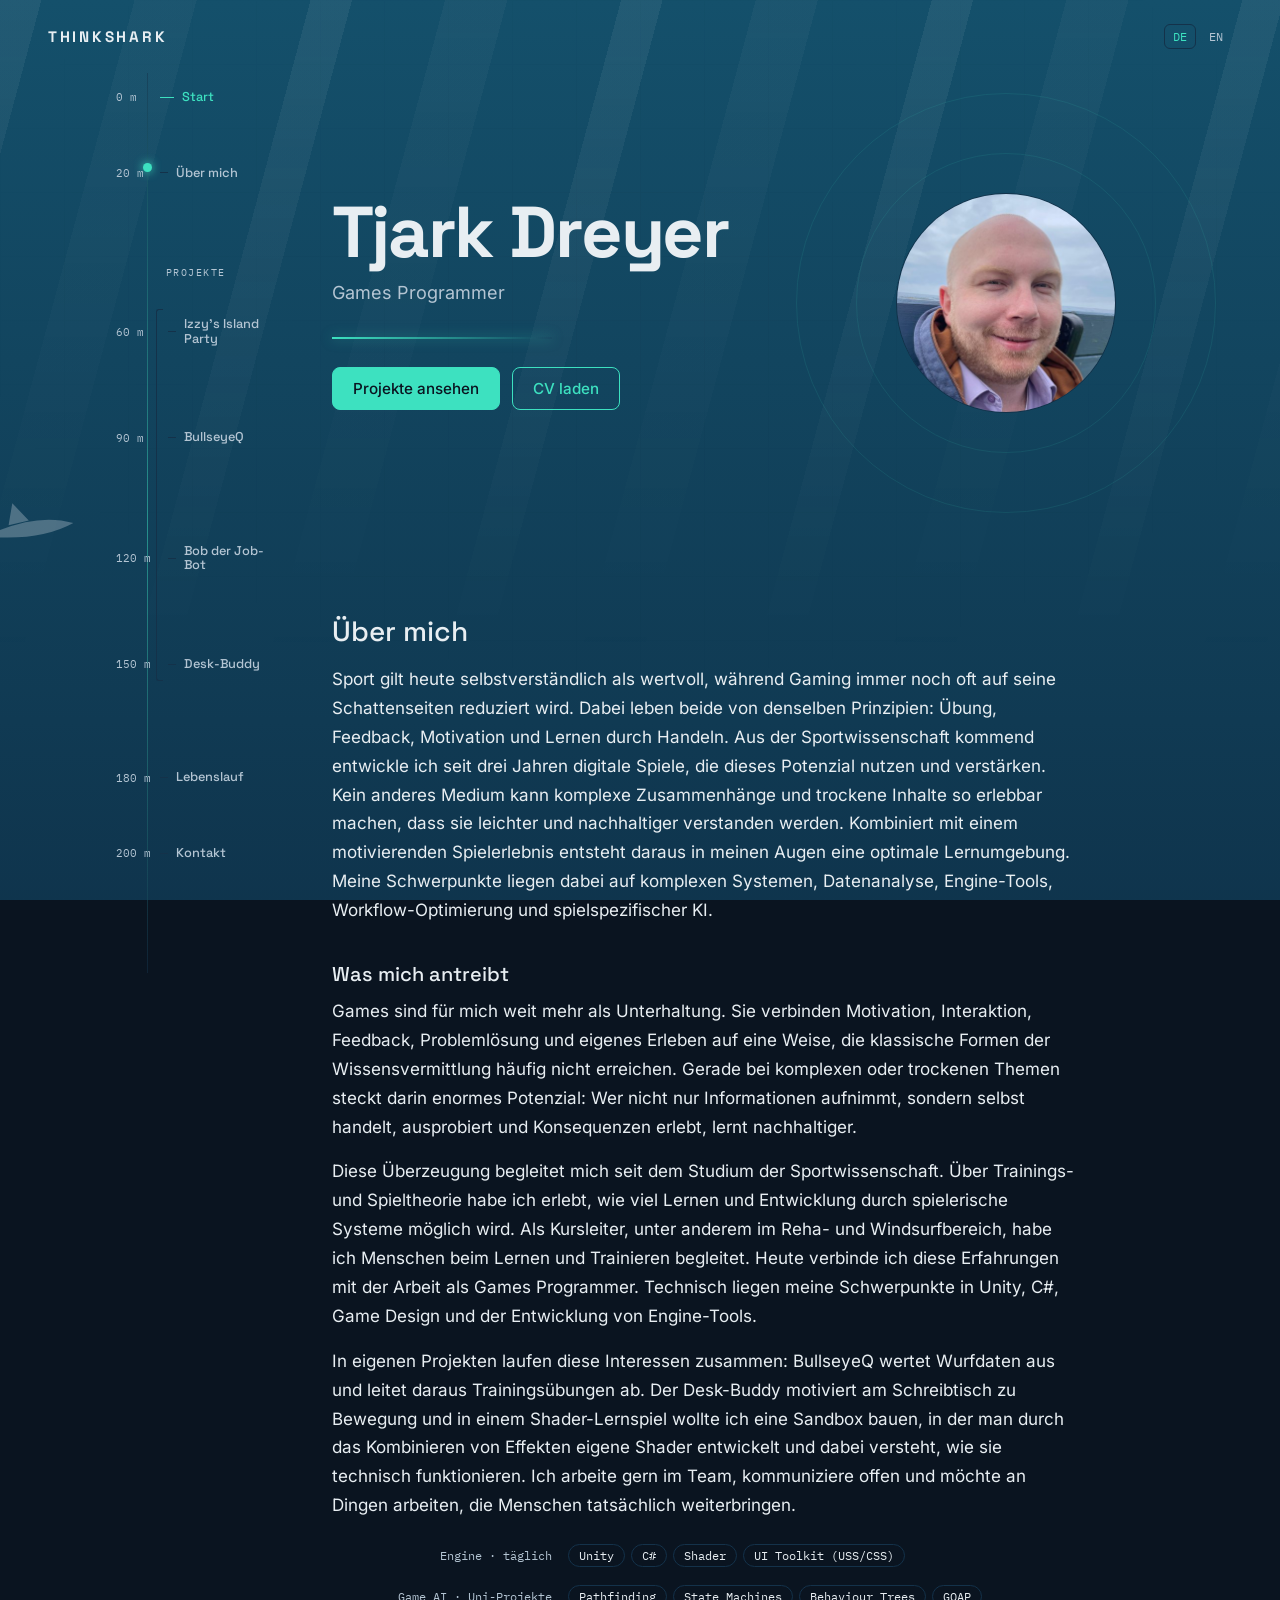
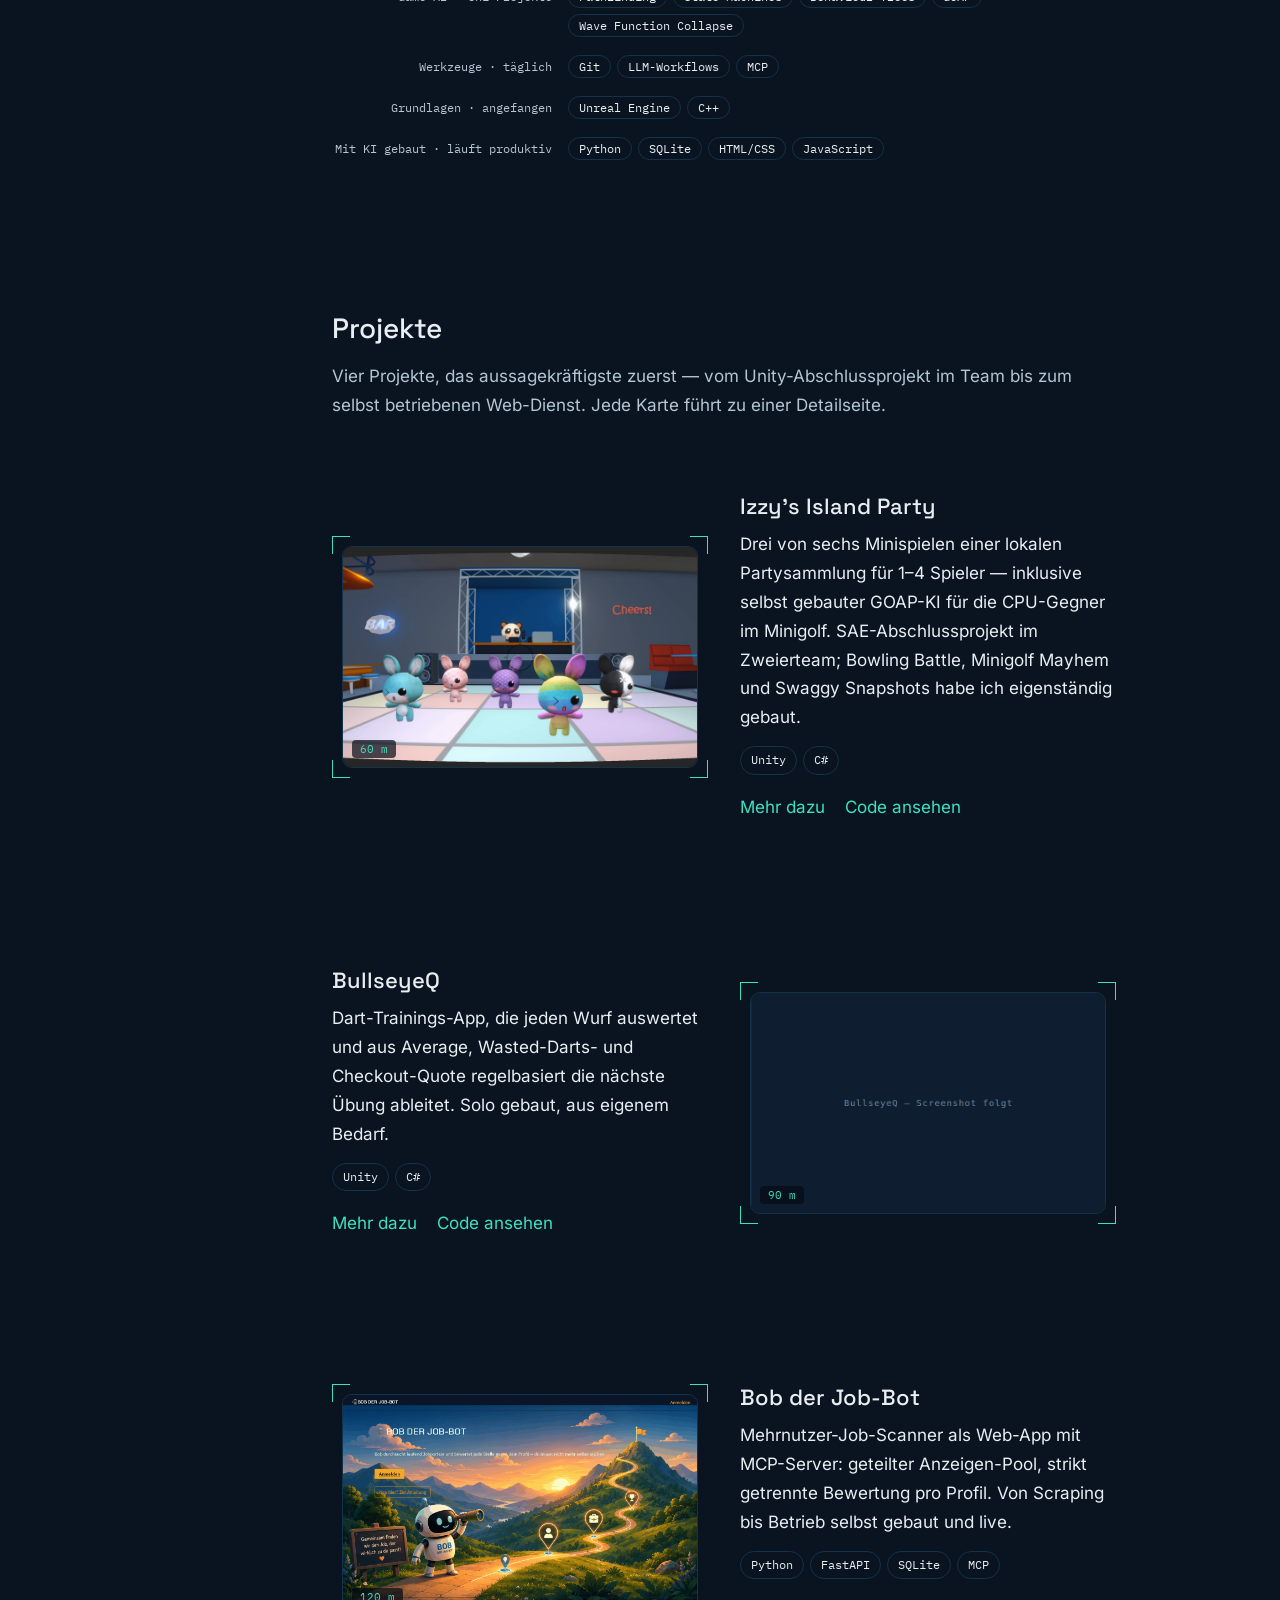
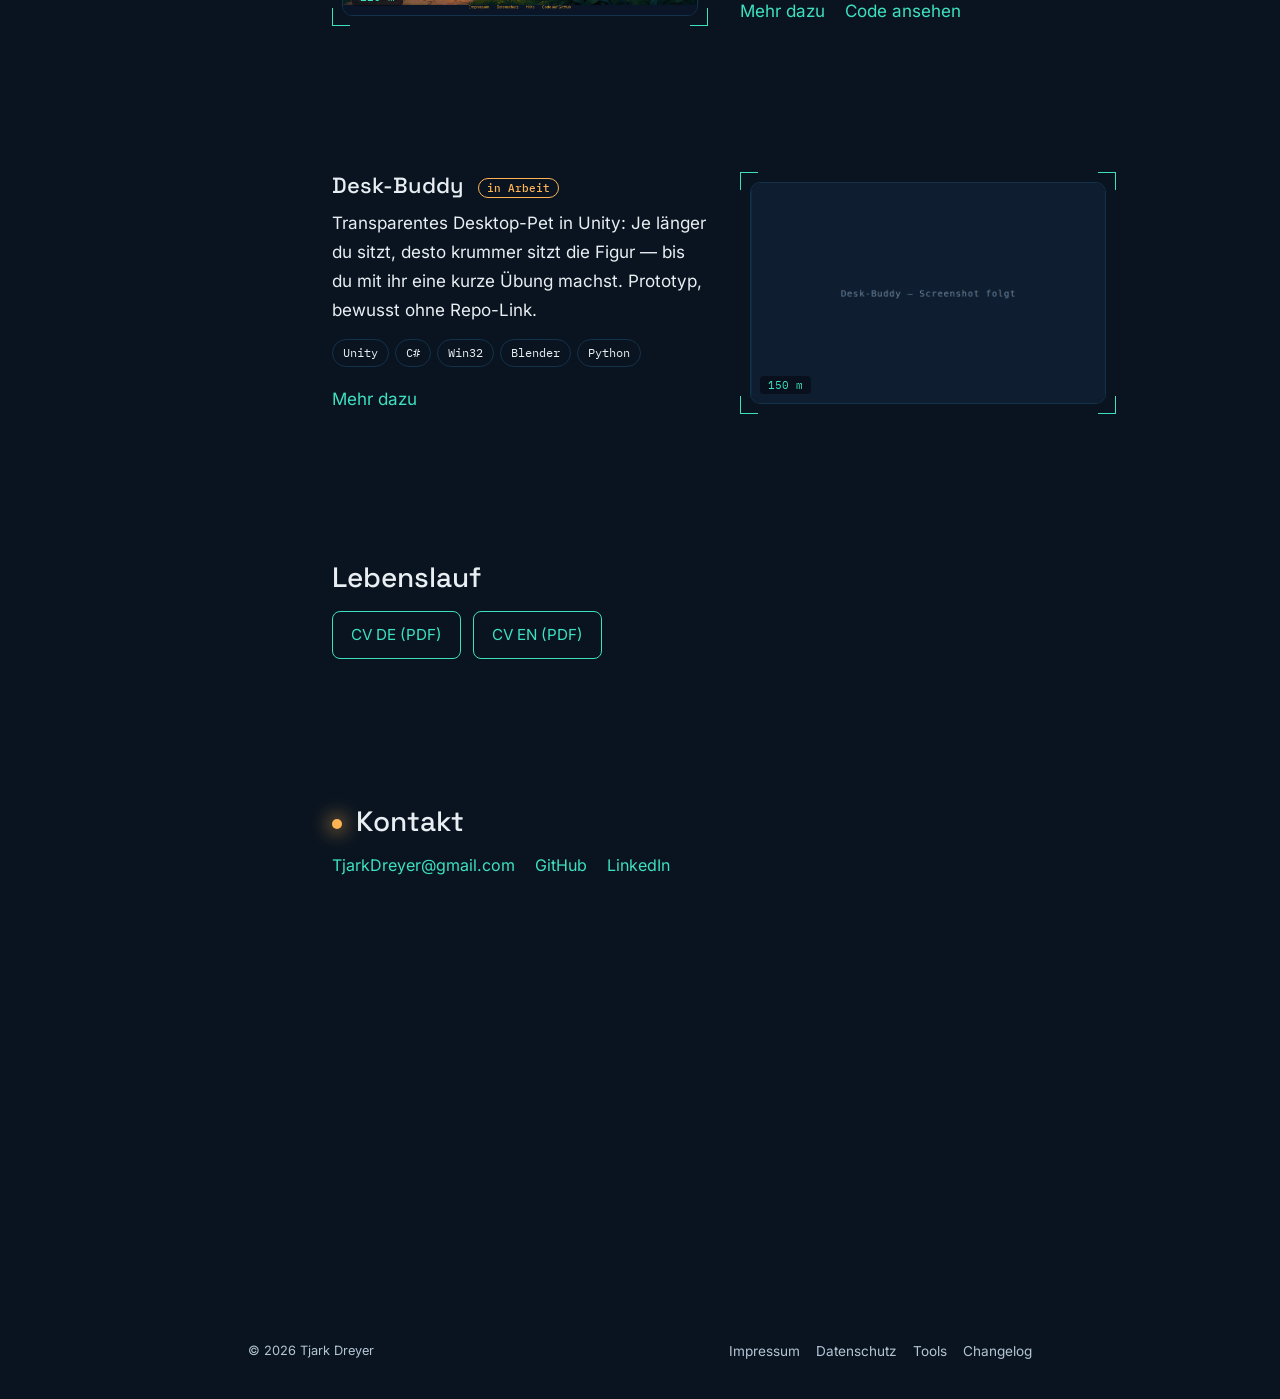
==== commit 0672335d: "feat(website): replace the about text with the revised version (DE + EN) Co-Authored-By: Claude Fabl" ====
--- a/index.html
+++ b/index.html
@@ -82,12 +82,10 @@
         <h3 class="about__sub" data-de="Was mich antreibt" data-en="What drives me">Was mich antreibt</h3>
         <p data-de="Games sind für mich weit mehr als Unterhaltung. Sie verbinden Motivation, Interaktion, Feedback, Problemlösung und eigenes Erleben auf eine Weise, die klassische Formen der Wissensvermittlung häufig nicht erreichen. Gerade bei komplexen oder trockenen Themen steckt darin enormes Potenzial: Wer nicht nur Informationen aufnimmt, sondern selbst handelt, ausprobiert und Konsequenzen erlebt, lernt nachhaltiger."
            data-en="Games are far more than entertainment to me. They combine motivation, interaction, feedback, problem solving and first-hand experience in a way that traditional forms of teaching often cannot reach. That potential is largest exactly where a topic is complex or dry: someone who does not just take in information but acts, experiments and lives with the consequences learns more durably.">Games sind für mich weit mehr als Unterhaltung. Sie verbinden Motivation, Interaktion, Feedback, Problemlösung und eigenes Erleben auf eine Weise, die klassische Formen der Wissensvermittlung häufig nicht erreichen. Gerade bei komplexen oder trockenen Themen steckt darin enormes Potenzial: Wer nicht nur Informationen aufnimmt, sondern selbst handelt, ausprobiert und Konsequenzen erlebt, lernt nachhaltiger.</p>
-        <p data-de="Diese Überzeugung begleitet mich seit dem Studium der Sportwissenschaft. Über Trainings- und Spieltheorie habe ich erlebt, wie viel Lernen und Entwicklung durch spielerische Systeme möglich wird — und als Kursleiter, unter anderem im Reha- und Windsurfbereich, habe ich Menschen beim Lernen und Trainieren begleitet. Heute verbinde ich diese Erfahrung mit der Ausbildung als Games Programmer an der SAE und der täglichen Arbeit mit Unity und C#."
-           data-en="That conviction has been with me since studying sports science. Training theory and game theory showed me how much learning and development playful systems can carry — and as a course instructor, among other things in rehabilitation and windsurfing, I have guided people through learning and training myself. Today I combine that experience with my games programming training at SAE and daily work in Unity and C#.">Diese Überzeugung begleitet mich seit dem Studium der Sportwissenschaft. Über Trainings- und Spieltheorie habe ich erlebt, wie viel Lernen und Entwicklung durch spielerische Systeme möglich wird — und als Kursleiter, unter anderem im Reha- und Windsurfbereich, habe ich Menschen beim Lernen und Trainieren begleitet. Heute verbinde ich diese Erfahrung mit der Ausbildung als Games Programmer an der SAE und der täglichen Arbeit mit Unity und C#.</p>
-        <p data-de="Technisch liegen meine Schwerpunkte in Unity, C#, Game Design und der Entwicklung von Engine-Tools. Mich interessiert weniger, ob ein System läuft, als wie es besser wird — durch Workflow-Optimierung, eigene Werkzeuge oder datenbasierte Lösungen. Mathematik, Datenanalyse und KI-Algorithmen gehören für mich dazu; ein zusätzliches Studienjahr in Mathematik und Physik hilft mir, mich auch in komplexe Themen selbstständig einzuarbeiten."
-           data-en="Technically my focus is Unity, C#, game design and building engine tools. I am less interested in whether a system runs than in how it gets better — through workflow optimisation, purpose-built tools or data-driven solutions. Mathematics, data analysis and AI algorithms are part of that; an additional year of university mathematics and physics helps me work my way into complex topics on my own.">Technisch liegen meine Schwerpunkte in Unity, C#, Game Design und der Entwicklung von Engine-Tools. Mich interessiert weniger, ob ein System läuft, als wie es besser wird — durch Workflow-Optimierung, eigene Werkzeuge oder datenbasierte Lösungen. Mathematik, Datenanalyse und KI-Algorithmen gehören für mich dazu; ein zusätzliches Studienjahr in Mathematik und Physik hilft mir, mich auch in komplexe Themen selbstständig einzuarbeiten.</p>
-        <p data-de="In eigenen Projekten laufen diese Interessen zusammen: BullseyeQ wertet Wurfdaten aus und leitet daraus Trainingsübungen ab, der Desk-Buddy motiviert am Schreibtisch zu Bewegung, und in einem Shader-Lernspiel wollte ich eine Sandbox bauen, in der man durch das Kombinieren von Effekten eigene Shader entwickelt und dabei versteht, wie sie technisch funktionieren. Ich arbeite gern im Team, kommuniziere offen und möchte an Dingen arbeiten, die Menschen tatsächlich weiterbringen."
-           data-en="My own projects are where those interests meet: BullseyeQ analyses throw data and derives training drills from it, Desk-Buddy nudges me to move at my desk, and in a shader learning game I set out to build a sandbox where combining effects produces your own shaders while you learn how they actually work. I enjoy working in a team, communicate openly, and want to work on things that genuinely move people forward.">In eigenen Projekten laufen diese Interessen zusammen: BullseyeQ wertet Wurfdaten aus und leitet daraus Trainingsübungen ab, der Desk-Buddy motiviert am Schreibtisch zu Bewegung, und in einem Shader-Lernspiel wollte ich eine Sandbox bauen, in der man durch das Kombinieren von Effekten eigene Shader entwickelt und dabei versteht, wie sie technisch funktionieren. Ich arbeite gern im Team, kommuniziere offen und möchte an Dingen arbeiten, die Menschen tatsächlich weiterbringen.</p>
+        <p data-de="Diese Überzeugung begleitet mich seit dem Studium der Sportwissenschaft. Über Trainings- und Spieltheorie habe ich erlebt, wie viel Lernen und Entwicklung durch spielerische Systeme möglich wird. Als Kursleiter, unter anderem im Reha- und Windsurfbereich, habe ich Menschen beim Lernen und Trainieren begleitet. Heute verbinde ich diese Erfahrungen mit der Arbeit als Games Programmer. Technisch liegen meine Schwerpunkte in Unity, C#, Game Design und der Entwicklung von Engine-Tools."
+           data-en="That conviction has been with me since studying sports science. Training theory and game theory showed me how much learning and development playful systems can carry. As a course instructor, among other things in rehabilitation and windsurfing, I have guided people through learning and training. Today I combine those experiences with my work as a games programmer. Technically, my focus is Unity, C#, game design and building engine tools.">Diese Überzeugung begleitet mich seit dem Studium der Sportwissenschaft. Über Trainings- und Spieltheorie habe ich erlebt, wie viel Lernen und Entwicklung durch spielerische Systeme möglich wird. Als Kursleiter, unter anderem im Reha- und Windsurfbereich, habe ich Menschen beim Lernen und Trainieren begleitet. Heute verbinde ich diese Erfahrungen mit der Arbeit als Games Programmer. Technisch liegen meine Schwerpunkte in Unity, C#, Game Design und der Entwicklung von Engine-Tools.</p>
+        <p data-de="In eigenen Projekten laufen diese Interessen zusammen: BullseyeQ wertet Wurfdaten aus und leitet daraus Trainingsübungen ab. Der Desk-Buddy motiviert am Schreibtisch zu Bewegung und in einem Shader-Lernspiel wollte ich eine Sandbox bauen, in der man durch das Kombinieren von Effekten eigene Shader entwickelt und dabei versteht, wie sie technisch funktionieren. Ich arbeite gern im Team, kommuniziere offen und möchte an Dingen arbeiten, die Menschen tatsächlich weiterbringen."
+           data-en="My own projects are where those interests meet: BullseyeQ analyses throw data and derives training drills from it. Desk-Buddy nudges me to move at my desk, and in a shader learning game I set out to build a sandbox where combining effects produces your own shaders while you learn how they actually work. I enjoy working in a team, communicate openly, and want to work on things that genuinely move people forward.">In eigenen Projekten laufen diese Interessen zusammen: BullseyeQ wertet Wurfdaten aus und leitet daraus Trainingsübungen ab. Der Desk-Buddy motiviert am Schreibtisch zu Bewegung und in einem Shader-Lernspiel wollte ich eine Sandbox bauen, in der man durch das Kombinieren von Effekten eigene Shader entwickelt und dabei versteht, wie sie technisch funktionieren. Ich arbeite gern im Team, kommuniziere offen und möchte an Dingen arbeiten, die Menschen tatsächlich weiterbringen.</p>
         <ul class="skills">
           <li><span class="skills__group" data-de="Engine · täglich" data-en="Engine · daily">Engine · täglich</span>
             <span class="skills__chips"><span class="chip">Unity</span><span class="chip">C#</span><span class="chip">Shader</span><span class="chip">UI Toolkit (USS/CSS)</span></span></li>
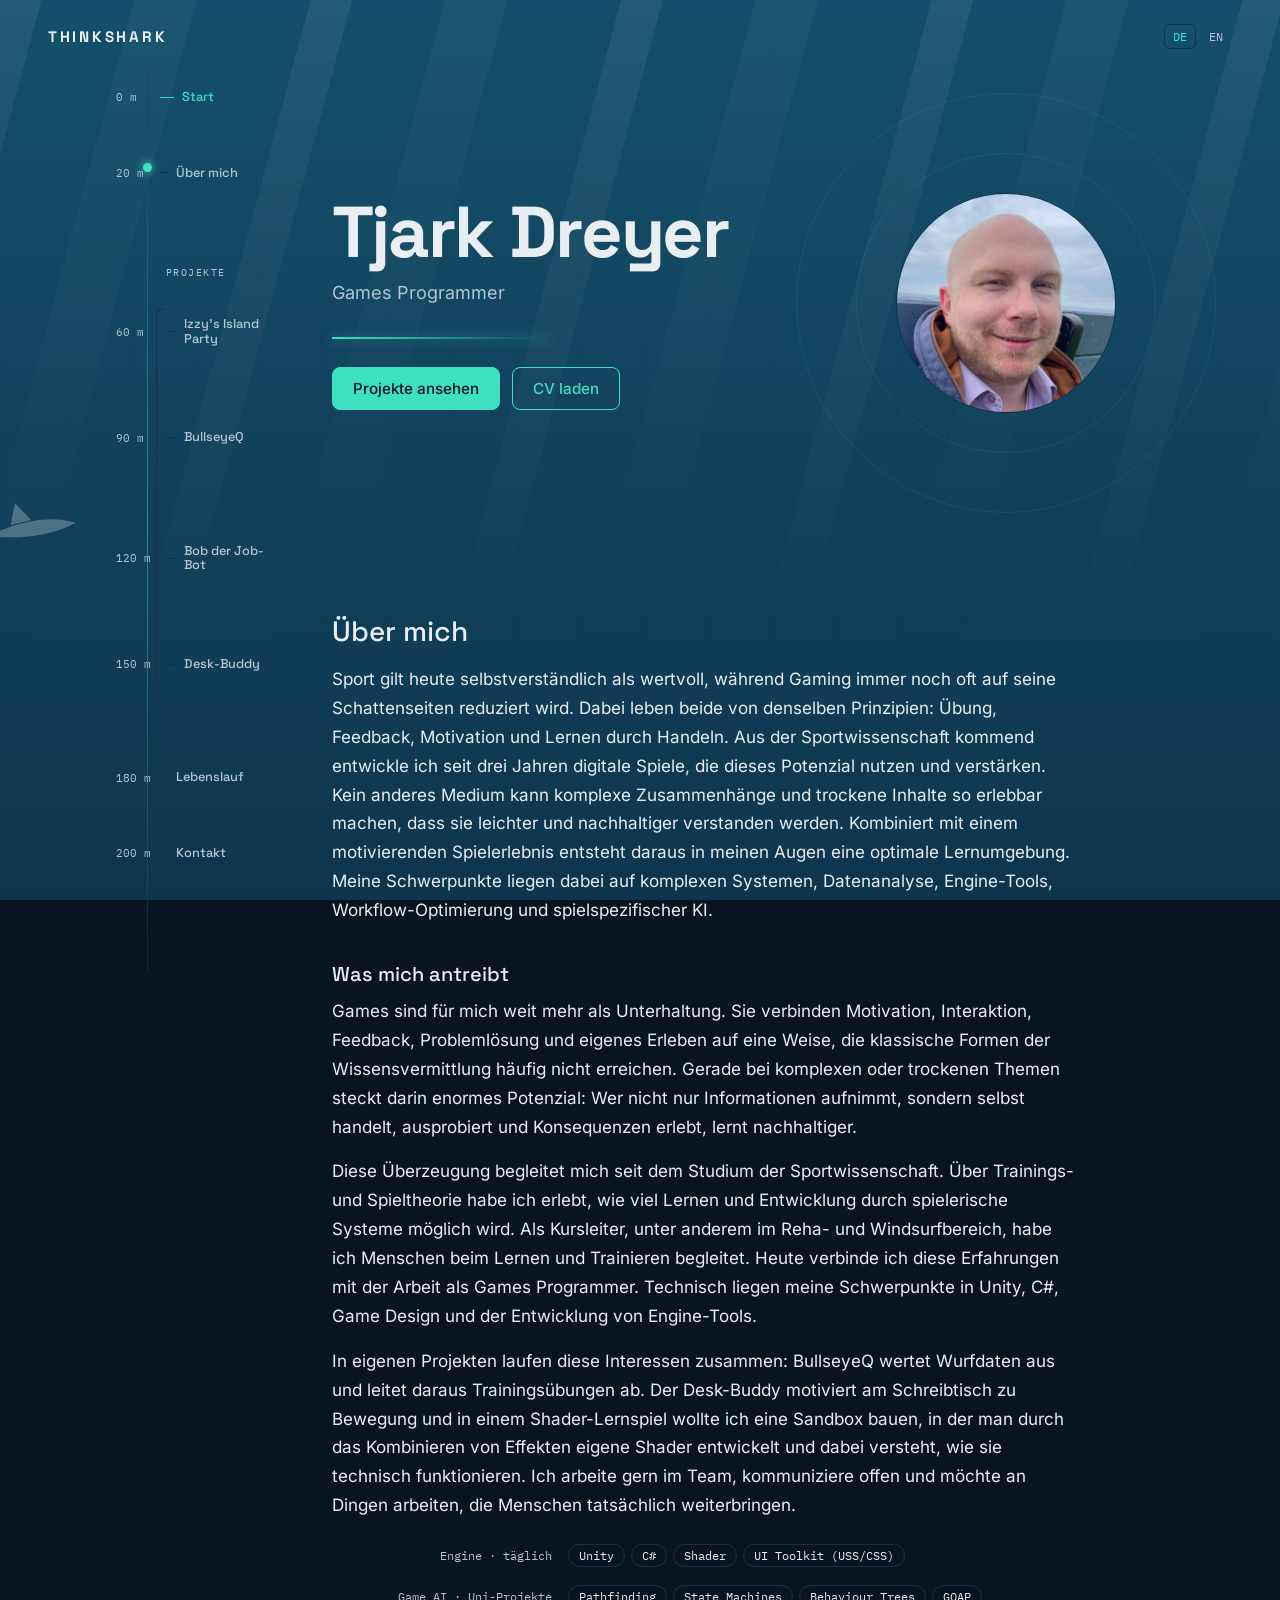
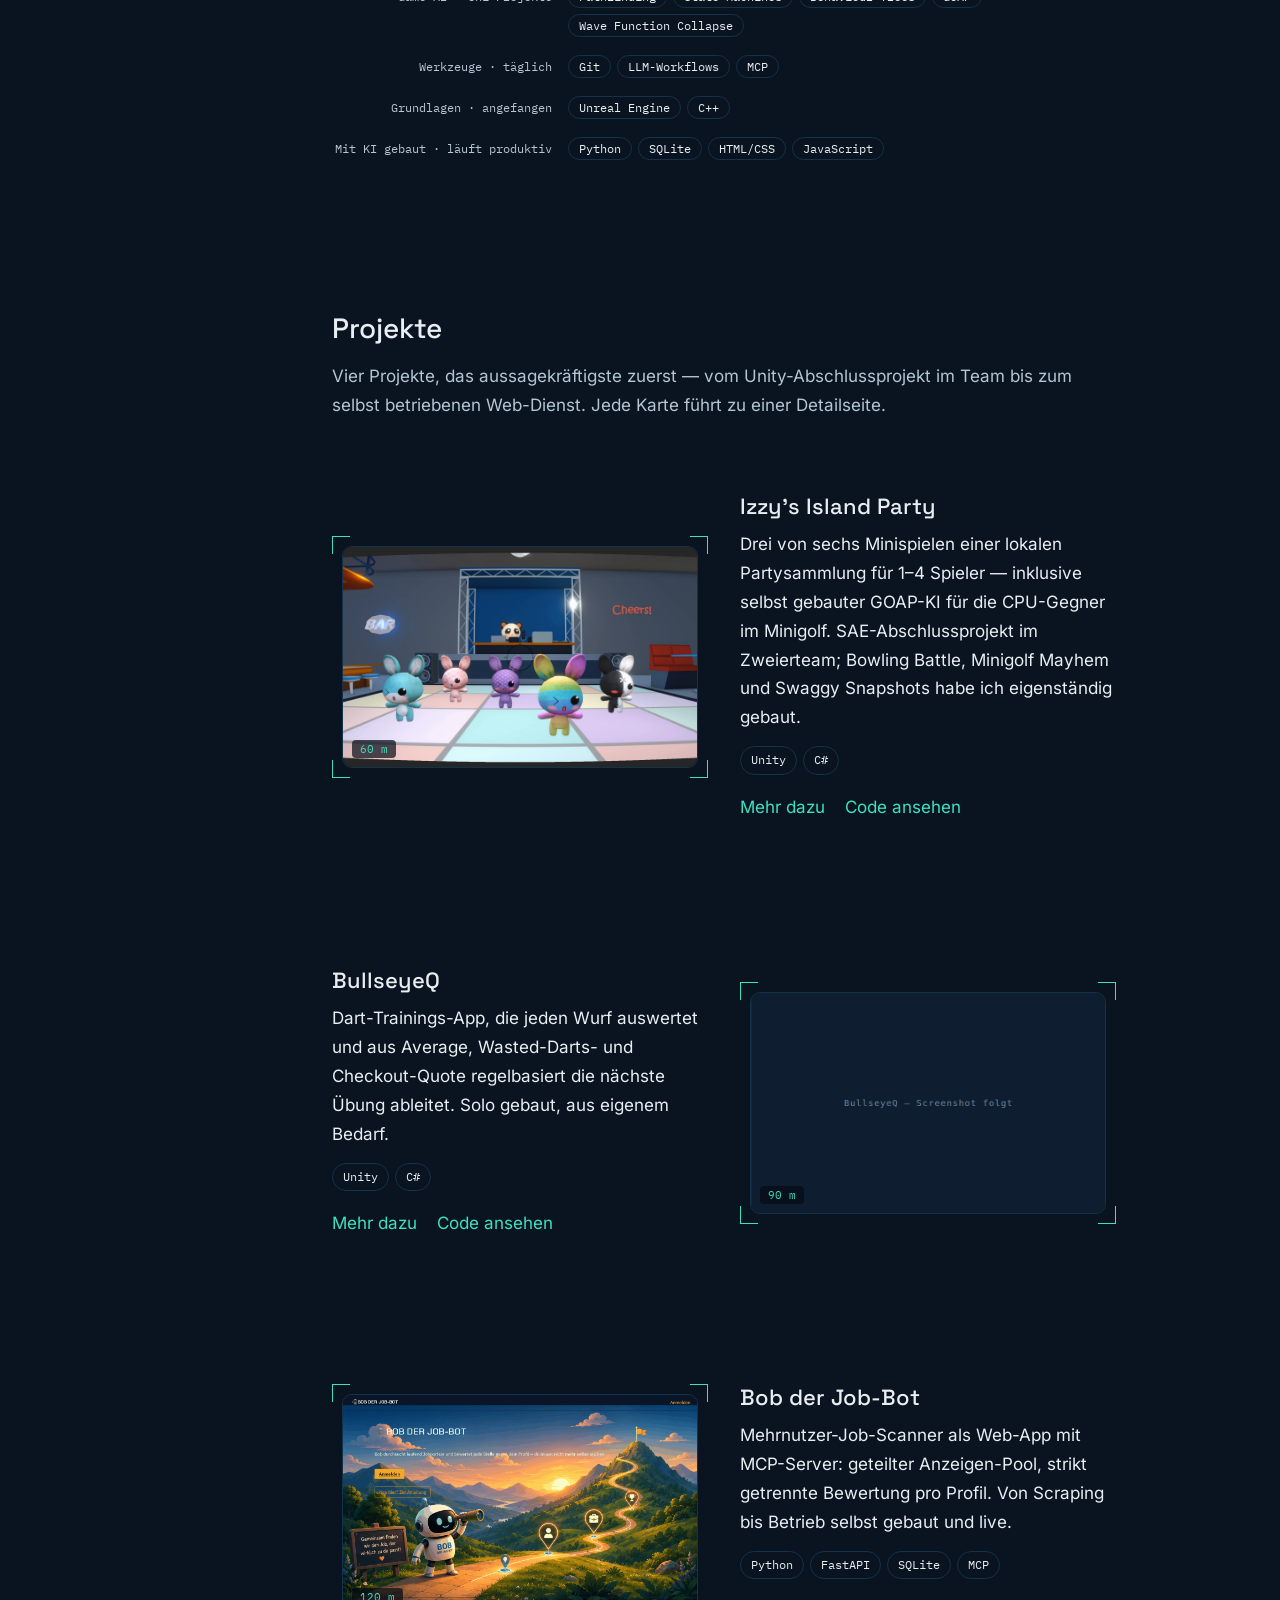
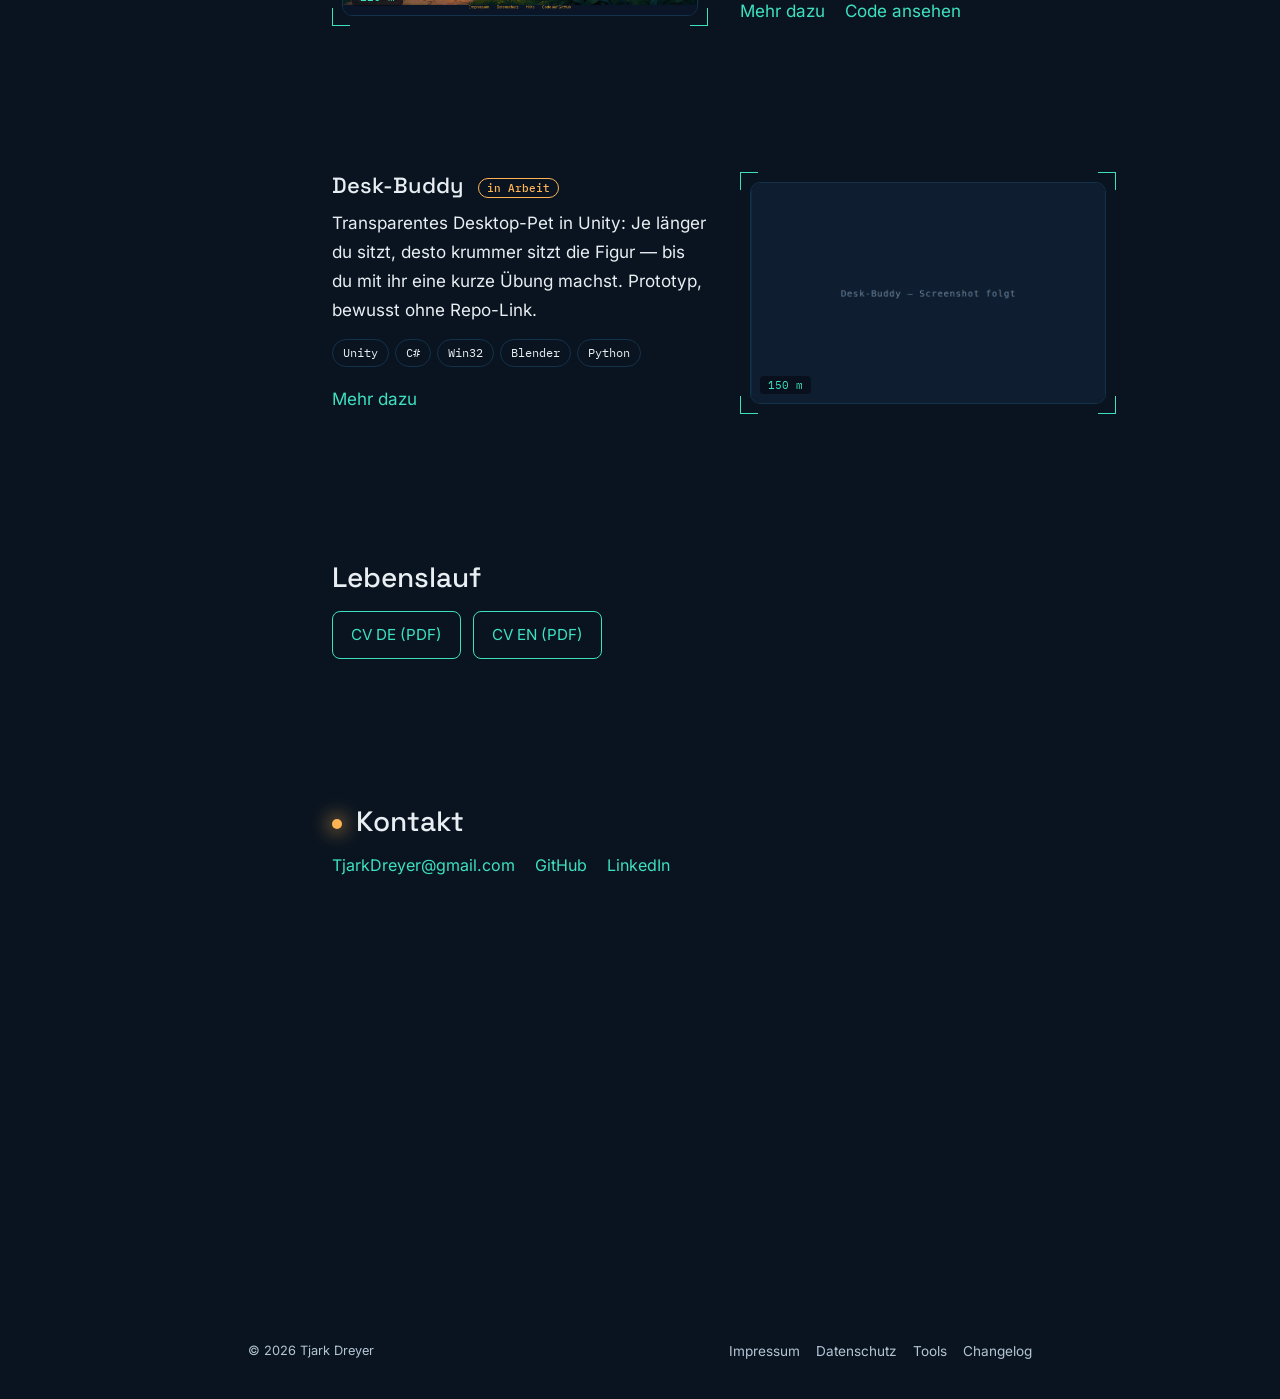
==== commit 13abb47a: "fix(website): drop optional commas before und/and across all page texts Commas that close a subordin" ====
--- a/index.html
+++ b/index.html
@@ -85,7 +85,7 @@
         <p data-de="Diese Überzeugung begleitet mich seit dem Studium der Sportwissenschaft. Über Trainings- und Spieltheorie habe ich erlebt, wie viel Lernen und Entwicklung durch spielerische Systeme möglich wird. Als Kursleiter, unter anderem im Reha- und Windsurfbereich, habe ich Menschen beim Lernen und Trainieren begleitet. Heute verbinde ich diese Erfahrungen mit der Arbeit als Games Programmer. Technisch liegen meine Schwerpunkte in Unity, C#, Game Design und der Entwicklung von Engine-Tools."
            data-en="That conviction has been with me since studying sports science. Training theory and game theory showed me how much learning and development playful systems can carry. As a course instructor, among other things in rehabilitation and windsurfing, I have guided people through learning and training. Today I combine those experiences with my work as a games programmer. Technically, my focus is Unity, C#, game design and building engine tools.">Diese Überzeugung begleitet mich seit dem Studium der Sportwissenschaft. Über Trainings- und Spieltheorie habe ich erlebt, wie viel Lernen und Entwicklung durch spielerische Systeme möglich wird. Als Kursleiter, unter anderem im Reha- und Windsurfbereich, habe ich Menschen beim Lernen und Trainieren begleitet. Heute verbinde ich diese Erfahrungen mit der Arbeit als Games Programmer. Technisch liegen meine Schwerpunkte in Unity, C#, Game Design und der Entwicklung von Engine-Tools.</p>
         <p data-de="In eigenen Projekten laufen diese Interessen zusammen: BullseyeQ wertet Wurfdaten aus und leitet daraus Trainingsübungen ab. Der Desk-Buddy motiviert am Schreibtisch zu Bewegung und in einem Shader-Lernspiel wollte ich eine Sandbox bauen, in der man durch das Kombinieren von Effekten eigene Shader entwickelt und dabei versteht, wie sie technisch funktionieren. Ich arbeite gern im Team, kommuniziere offen und möchte an Dingen arbeiten, die Menschen tatsächlich weiterbringen."
-           data-en="My own projects are where those interests meet: BullseyeQ analyses throw data and derives training drills from it. Desk-Buddy nudges me to move at my desk, and in a shader learning game I set out to build a sandbox where combining effects produces your own shaders while you learn how they actually work. I enjoy working in a team, communicate openly, and want to work on things that genuinely move people forward.">In eigenen Projekten laufen diese Interessen zusammen: BullseyeQ wertet Wurfdaten aus und leitet daraus Trainingsübungen ab. Der Desk-Buddy motiviert am Schreibtisch zu Bewegung und in einem Shader-Lernspiel wollte ich eine Sandbox bauen, in der man durch das Kombinieren von Effekten eigene Shader entwickelt und dabei versteht, wie sie technisch funktionieren. Ich arbeite gern im Team, kommuniziere offen und möchte an Dingen arbeiten, die Menschen tatsächlich weiterbringen.</p>
+           data-en="My own projects are where those interests meet: BullseyeQ analyses throw data and derives training drills from it. Desk-Buddy nudges me to move at my desk and in a shader learning game I set out to build a sandbox where combining effects produces your own shaders while you learn how they actually work. I enjoy working in a team, communicate openly and want to work on things that genuinely move people forward.">In eigenen Projekten laufen diese Interessen zusammen: BullseyeQ wertet Wurfdaten aus und leitet daraus Trainingsübungen ab. Der Desk-Buddy motiviert am Schreibtisch zu Bewegung und in einem Shader-Lernspiel wollte ich eine Sandbox bauen, in der man durch das Kombinieren von Effekten eigene Shader entwickelt und dabei versteht, wie sie technisch funktionieren. Ich arbeite gern im Team, kommuniziere offen und möchte an Dingen arbeiten, die Menschen tatsächlich weiterbringen.</p>
         <ul class="skills">
           <li><span class="skills__group" data-de="Engine · täglich" data-en="Engine · daily">Engine · täglich</span>
             <span class="skills__chips"><span class="chip">Unity</span><span class="chip">C#</span><span class="chip">Shader</span><span class="chip">UI Toolkit (USS/CSS)</span></span></li>
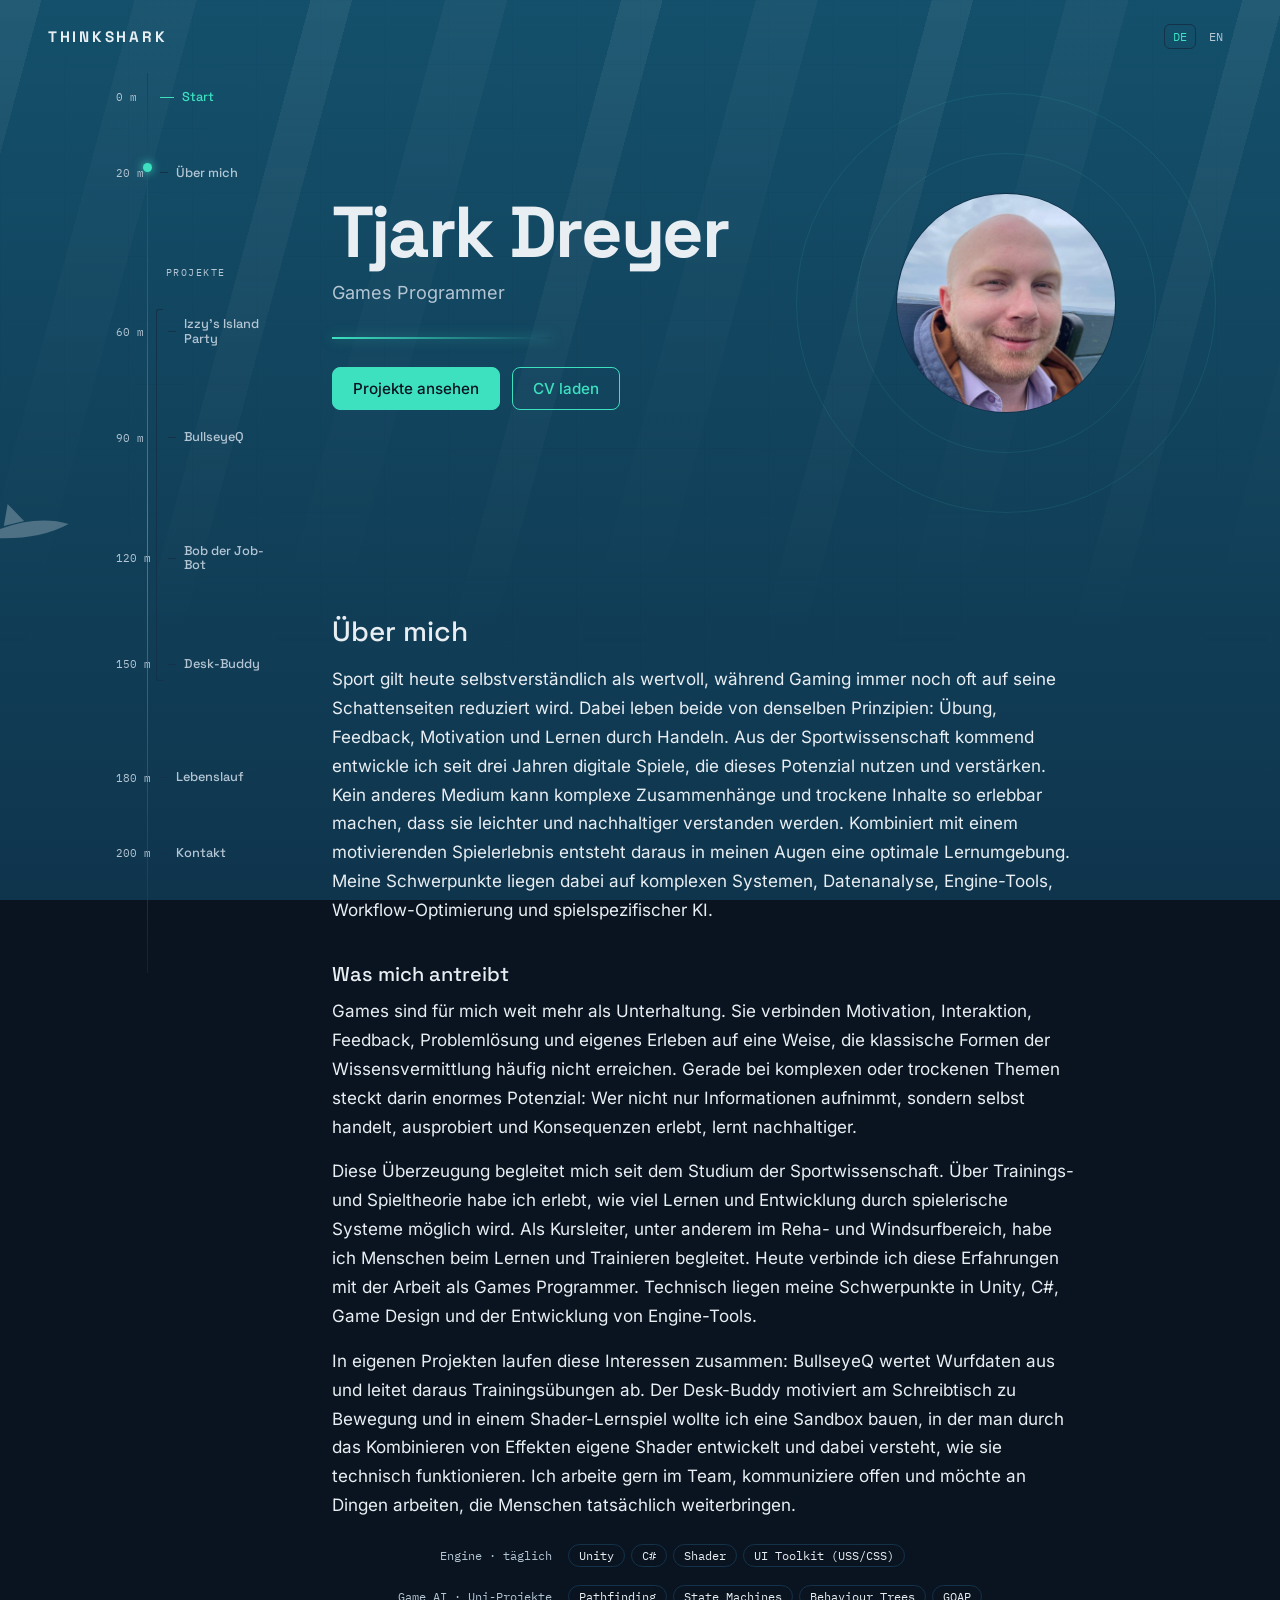
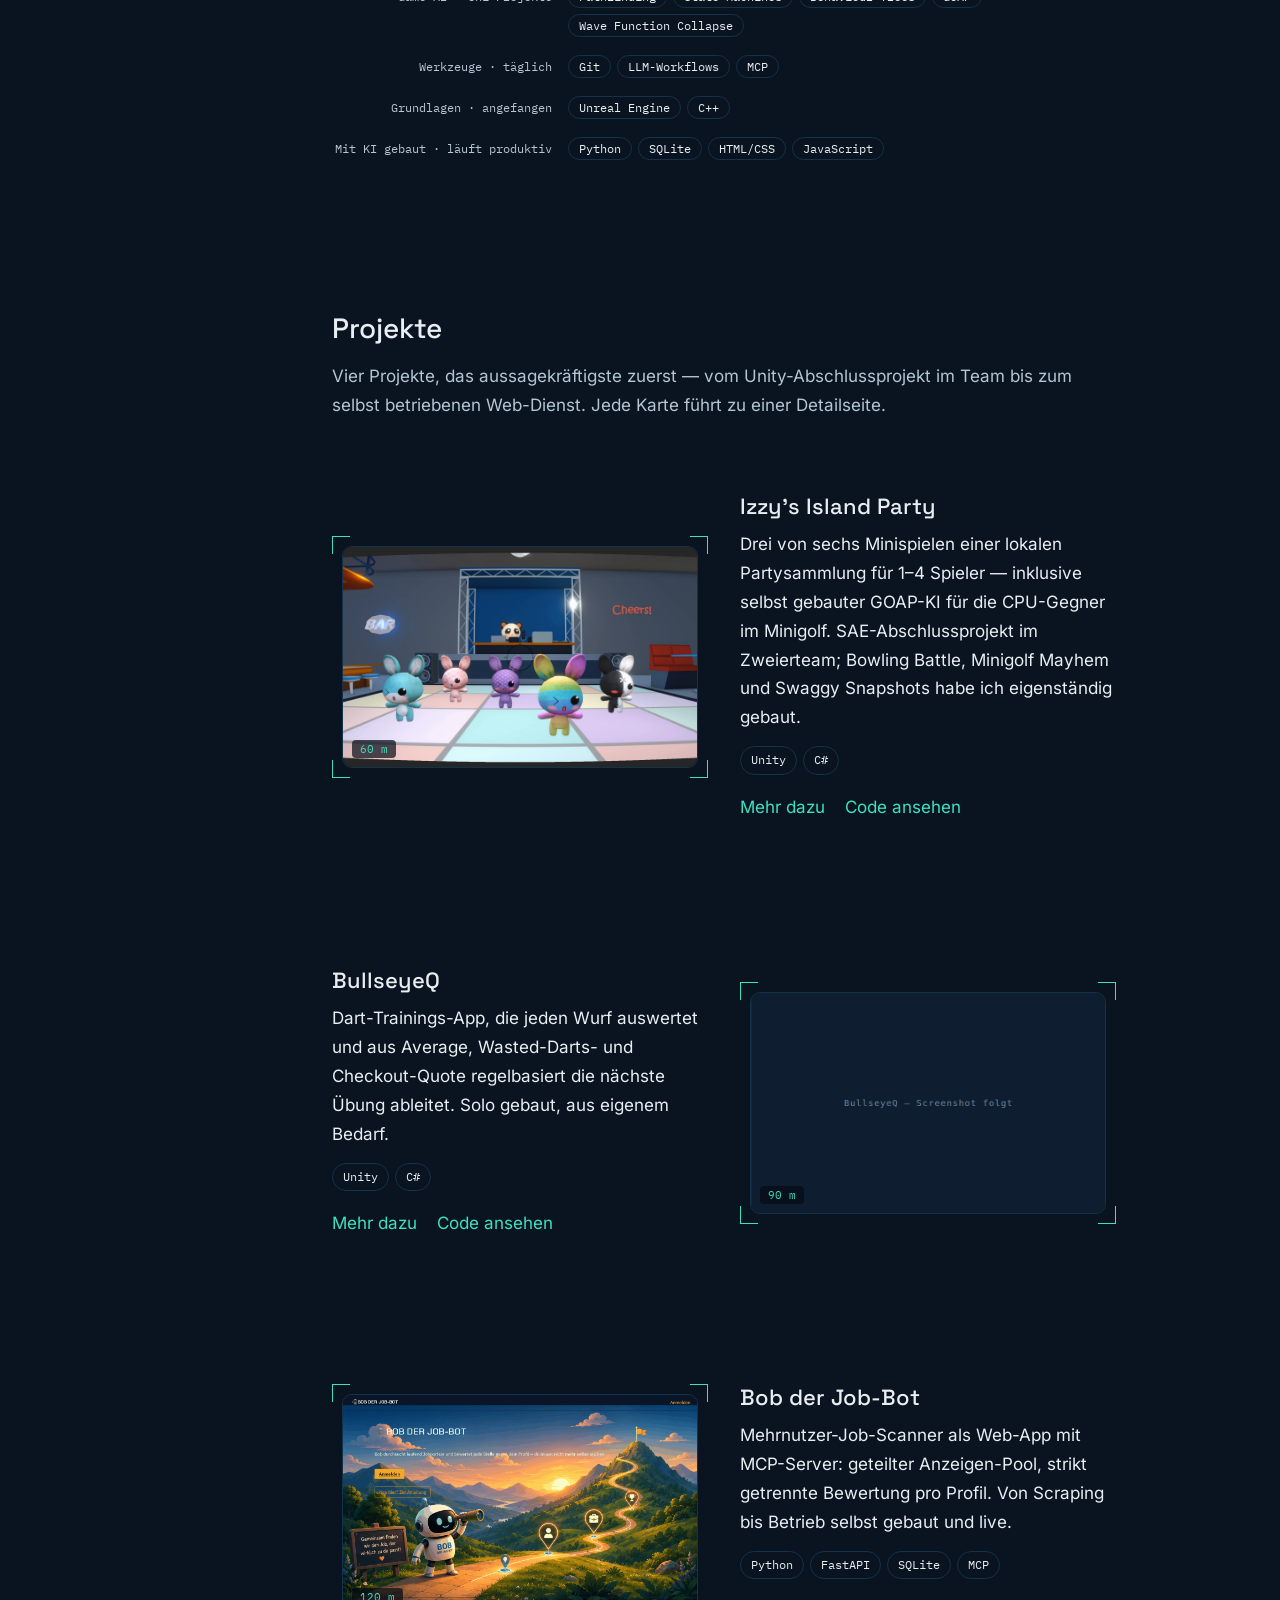
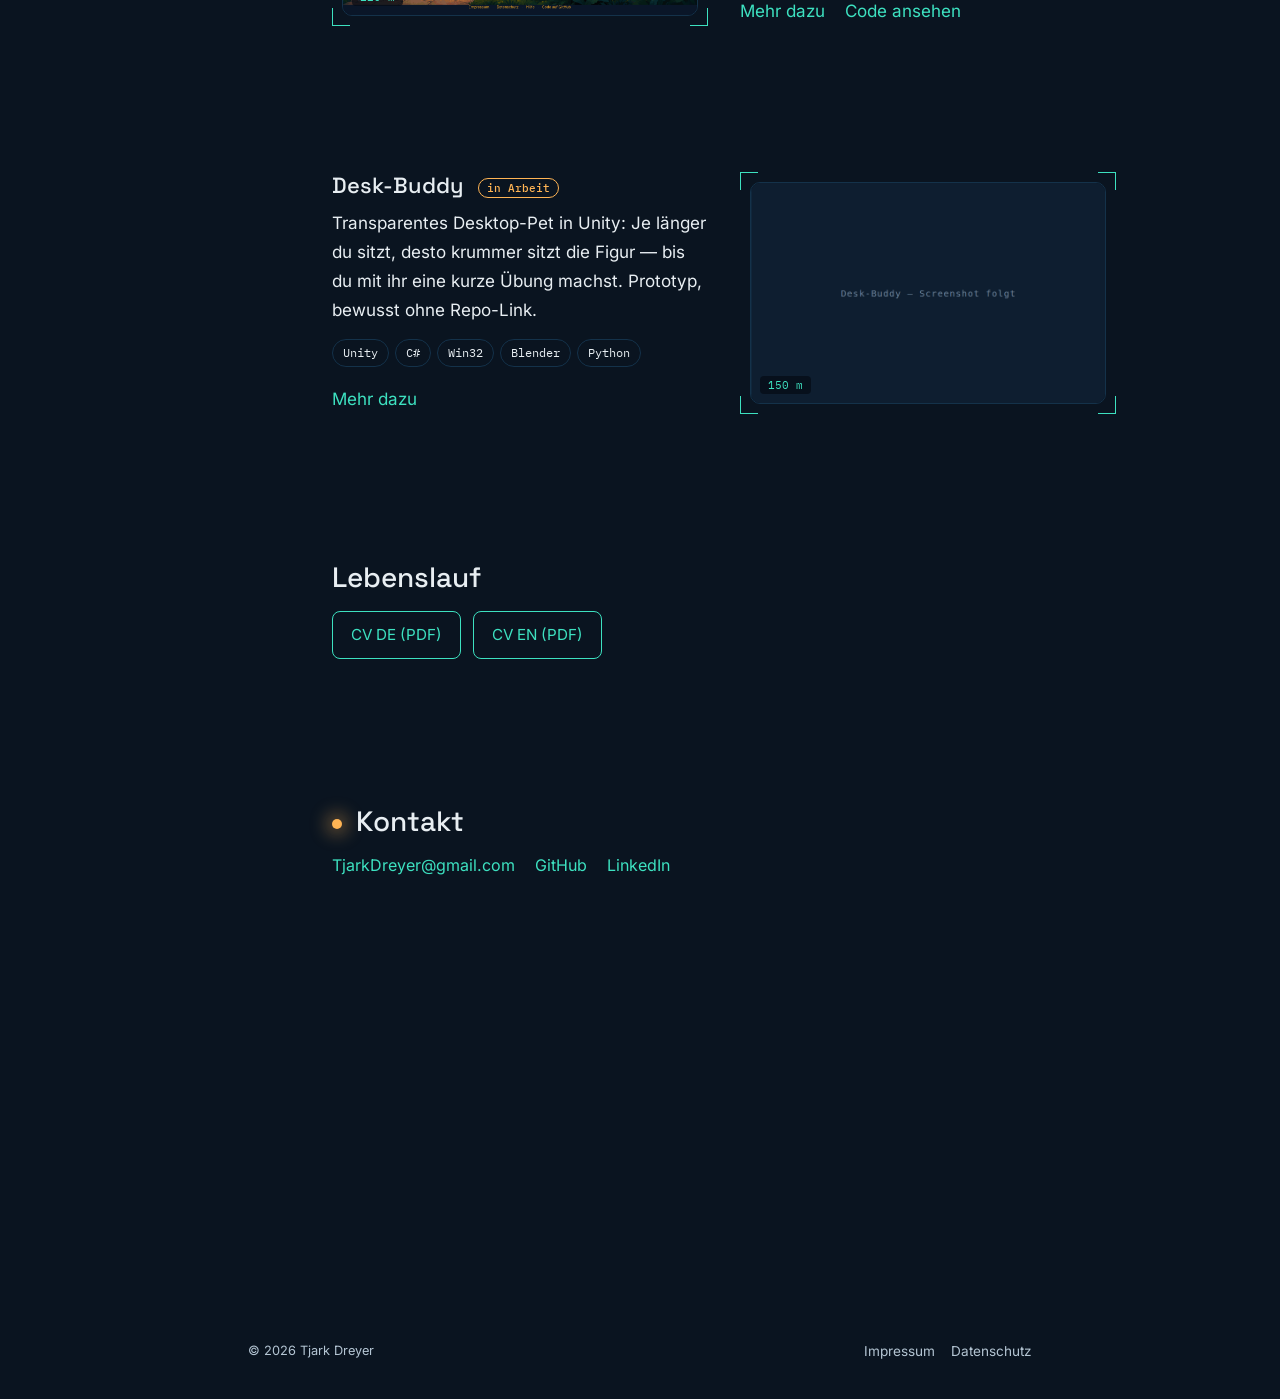
==== commit 3b144995: "feat(website): drop the Tools and Changelog footer links, re-render the public CVs with the www URL " ====
--- a/index.html
+++ b/index.html
@@ -198,8 +198,6 @@
     <nav class="footer__nav">
       <a href="impressum.html">Impressum</a>
       <a href="datenschutz.html">Datenschutz</a>
-      <a href="hub.html">Tools</a>
-      <a href="changelog.html">Changelog</a>
     </nav>
   </footer>
 
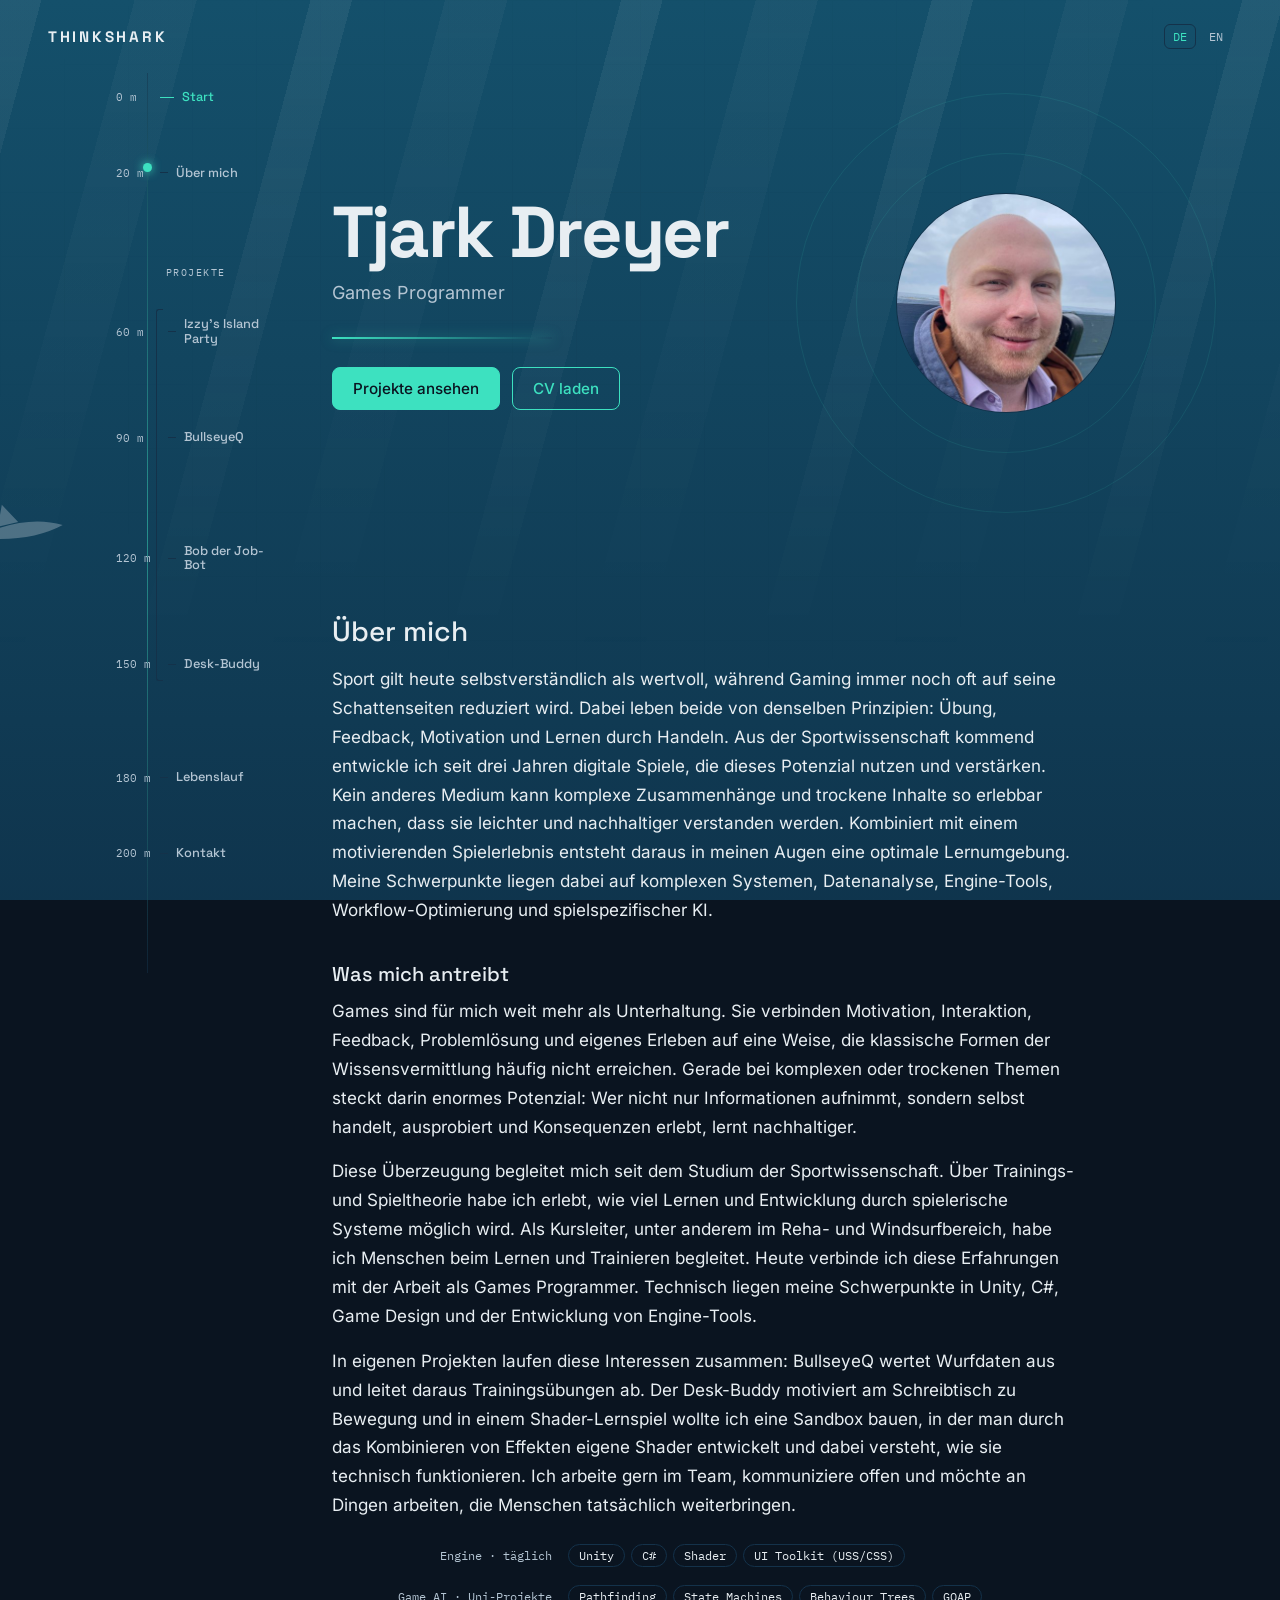
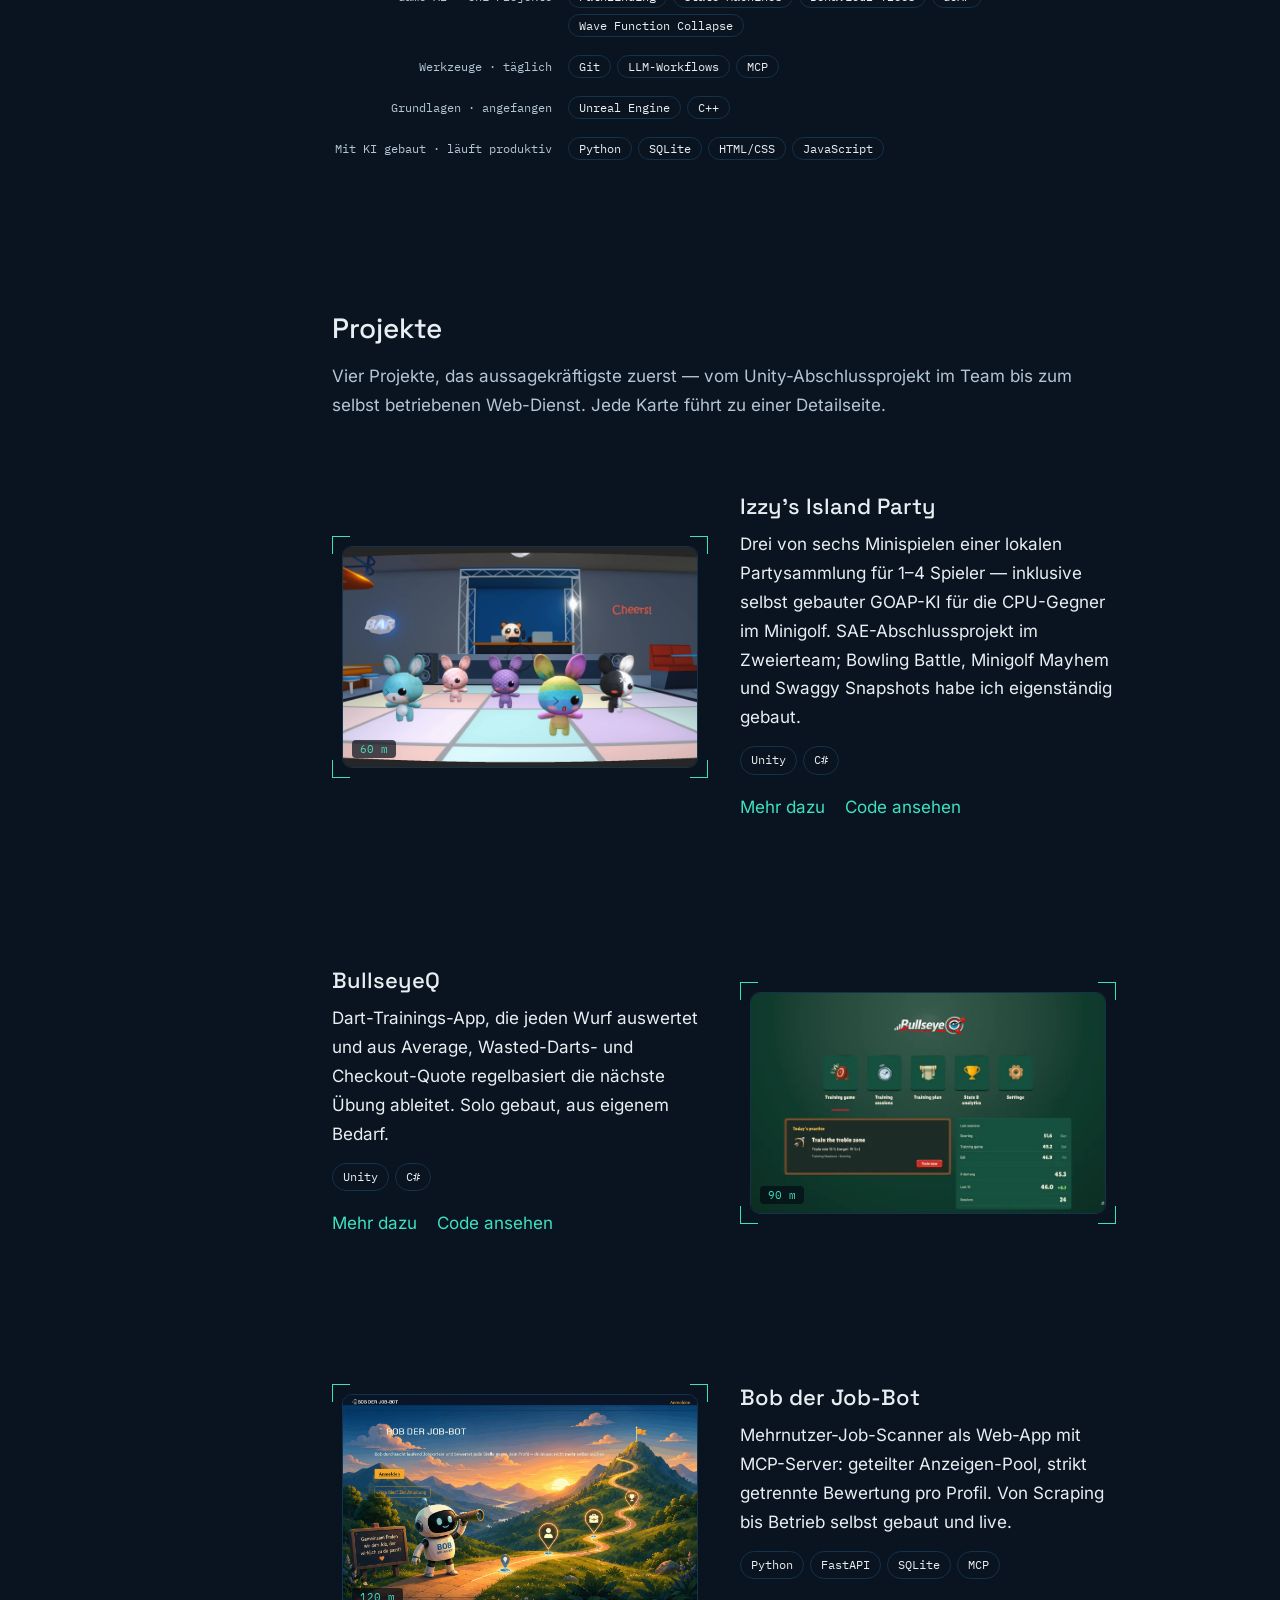
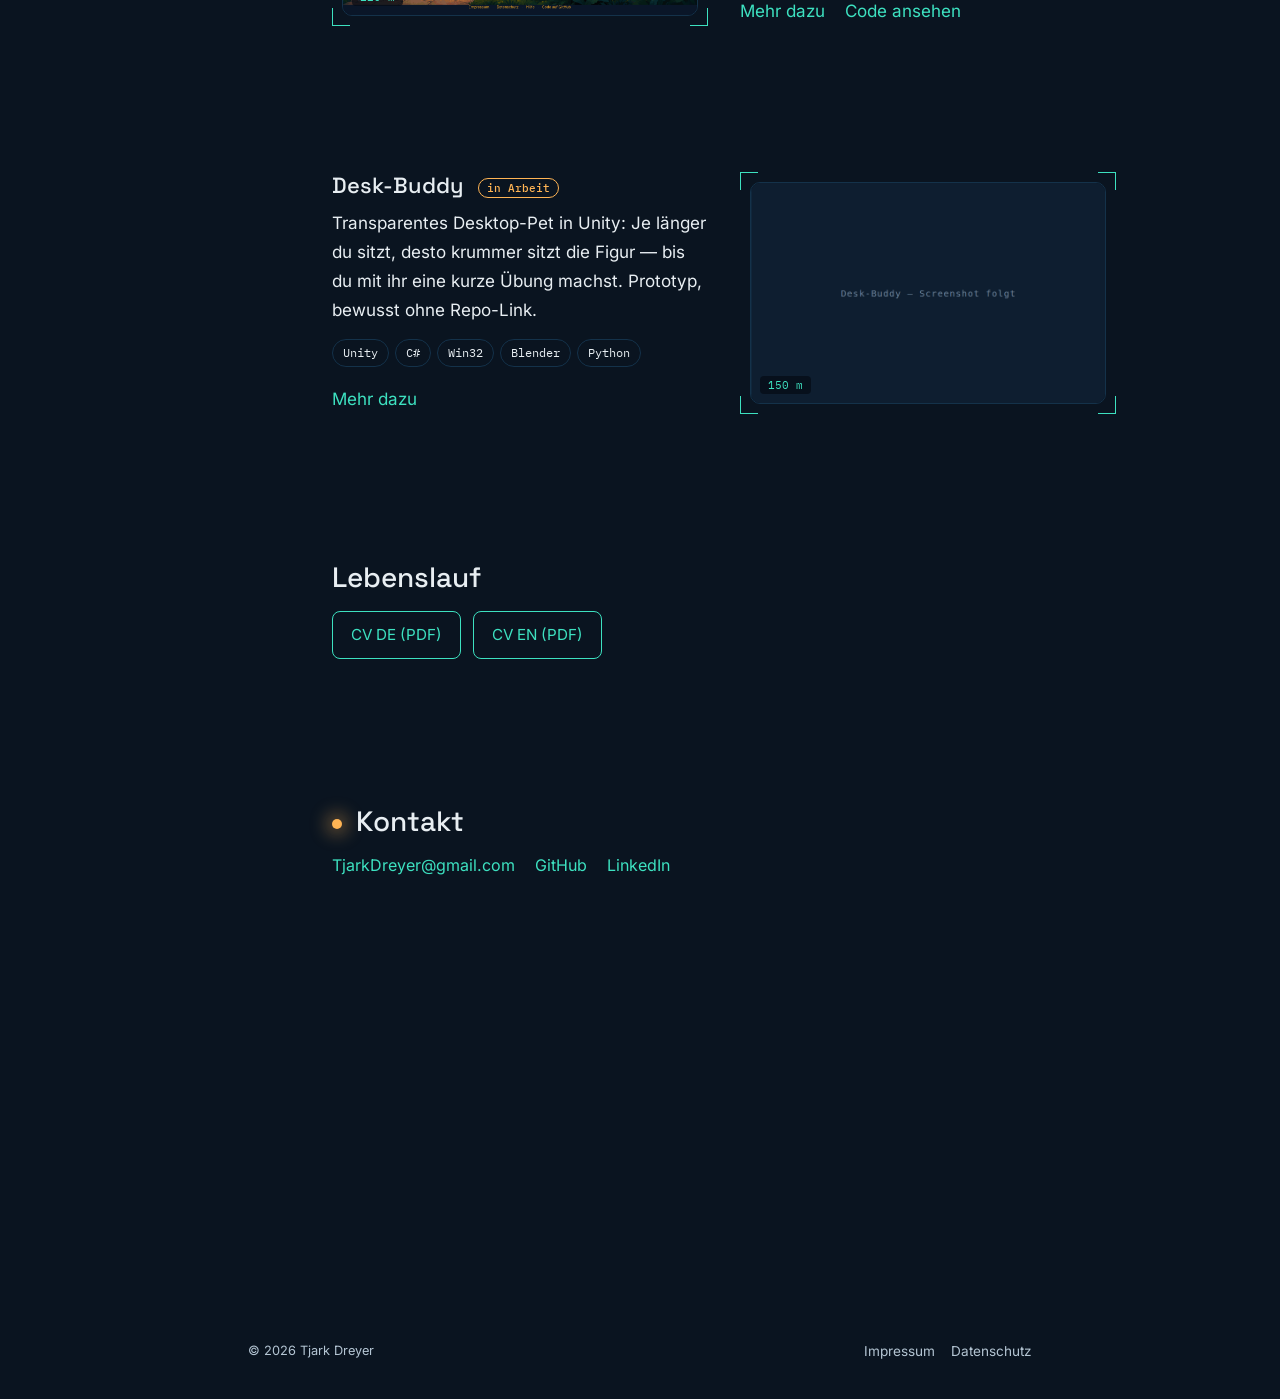
==== commit 3913e1ef: "feat(website): real BullseyeQ screenshots as WebP, drop the placeholder PNG" ====
--- a/index.html
+++ b/index.html
@@ -126,7 +126,7 @@
 
       <section id="bullseyeq" class="project project--right" data-depth="90">
         <figure class="project__shot">
-          <img src="assets/projects/bullseyeq.png" width="800" height="500" alt="BullseyeQ — Screenshot" loading="lazy" />
+          <img src="assets/projects/bullseyeq.webp" width="800" height="500" alt="BullseyeQ — Dashboard mit Übung des Tages und Kennzahlen" data-alt-de="BullseyeQ — Dashboard mit Übung des Tages und Kennzahlen" data-alt-en="BullseyeQ — dashboard with the drill of the day and key metrics" loading="lazy" />
           <figcaption class="project__depth">90 m</figcaption>
         </figure>
         <div class="project__body">
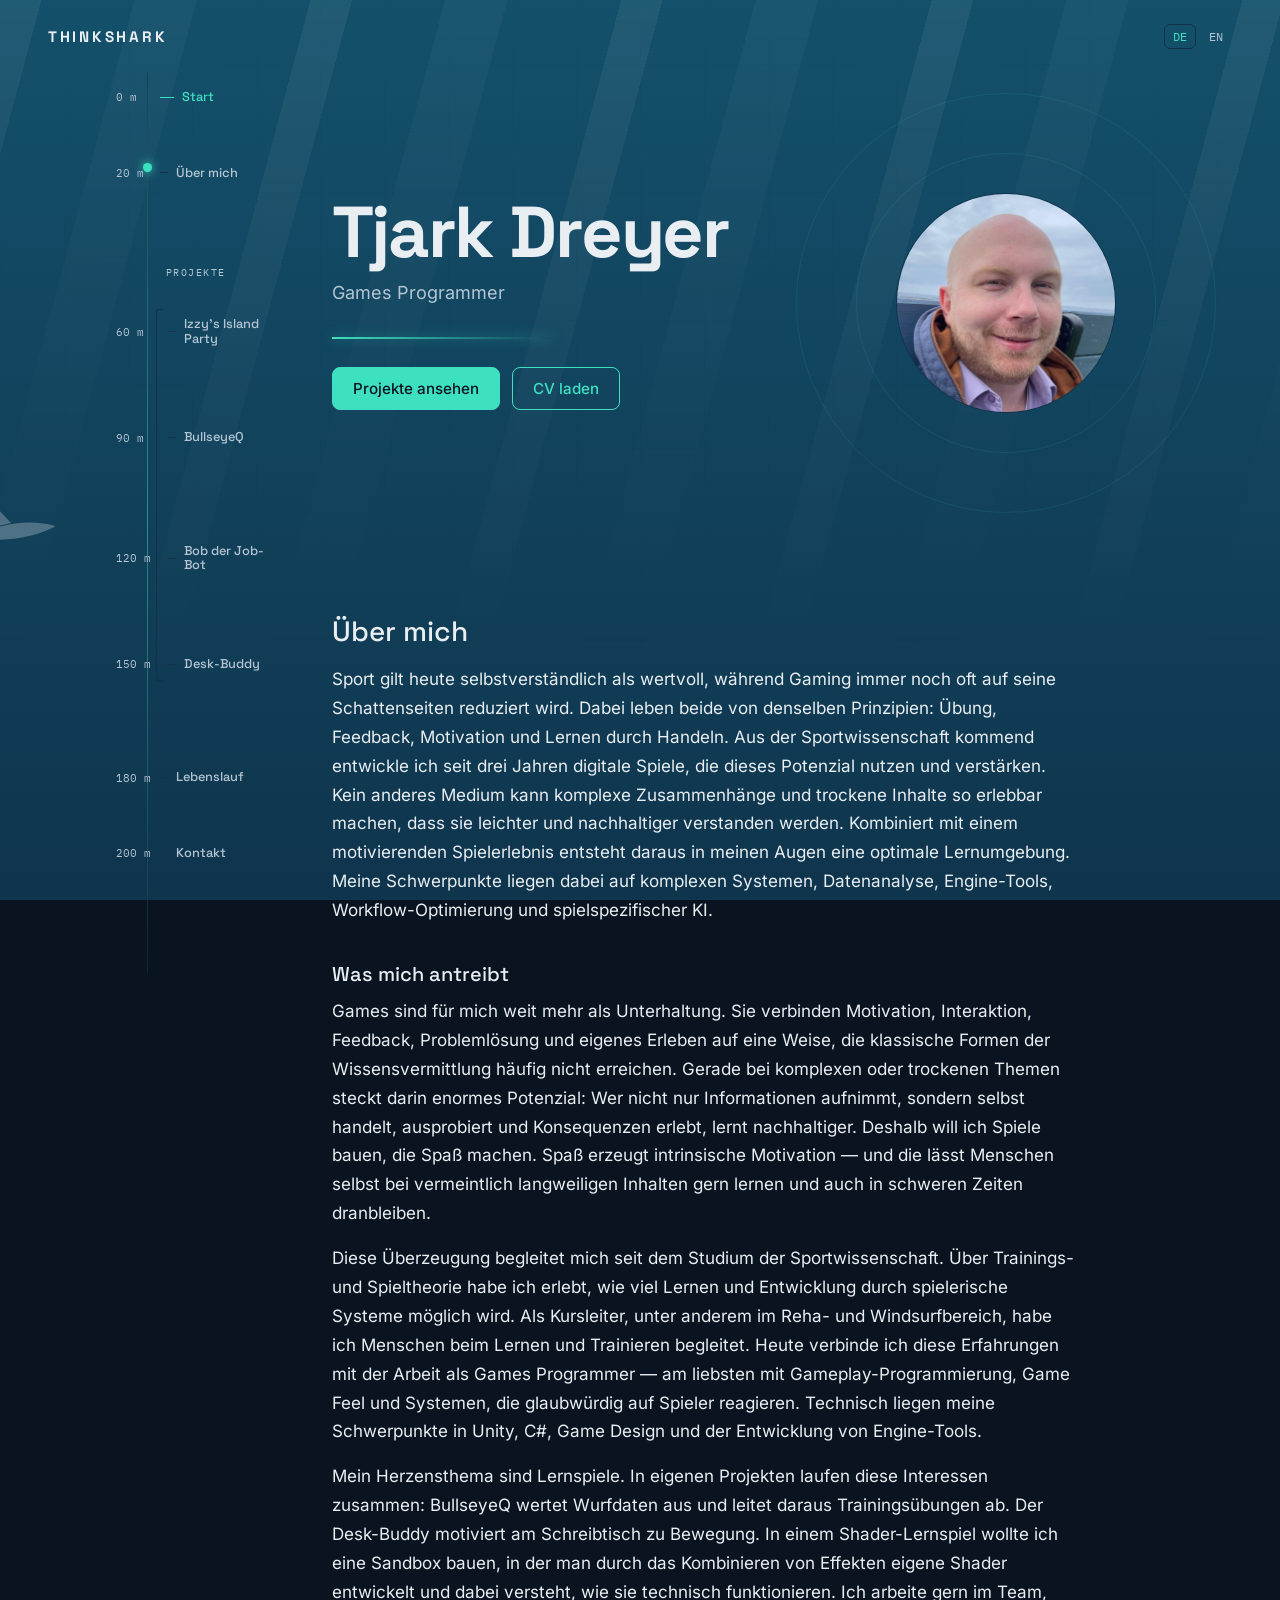
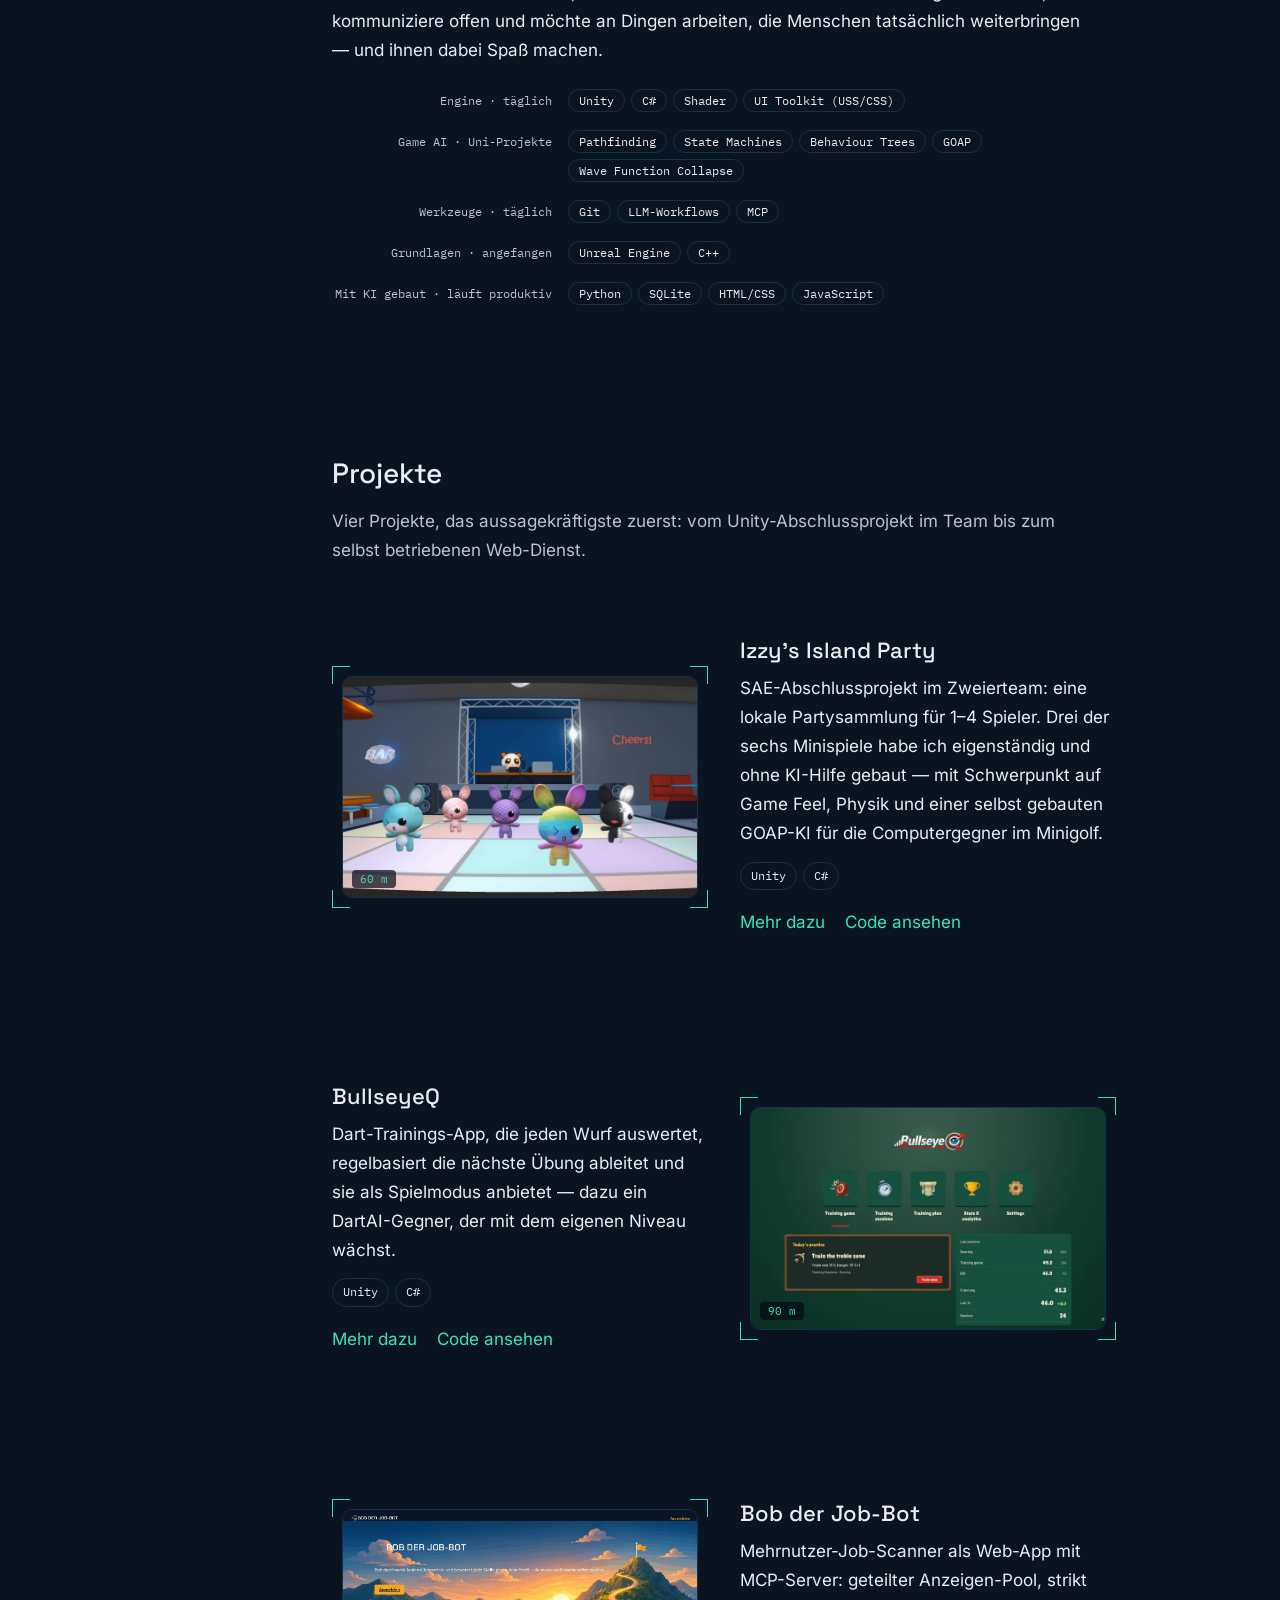
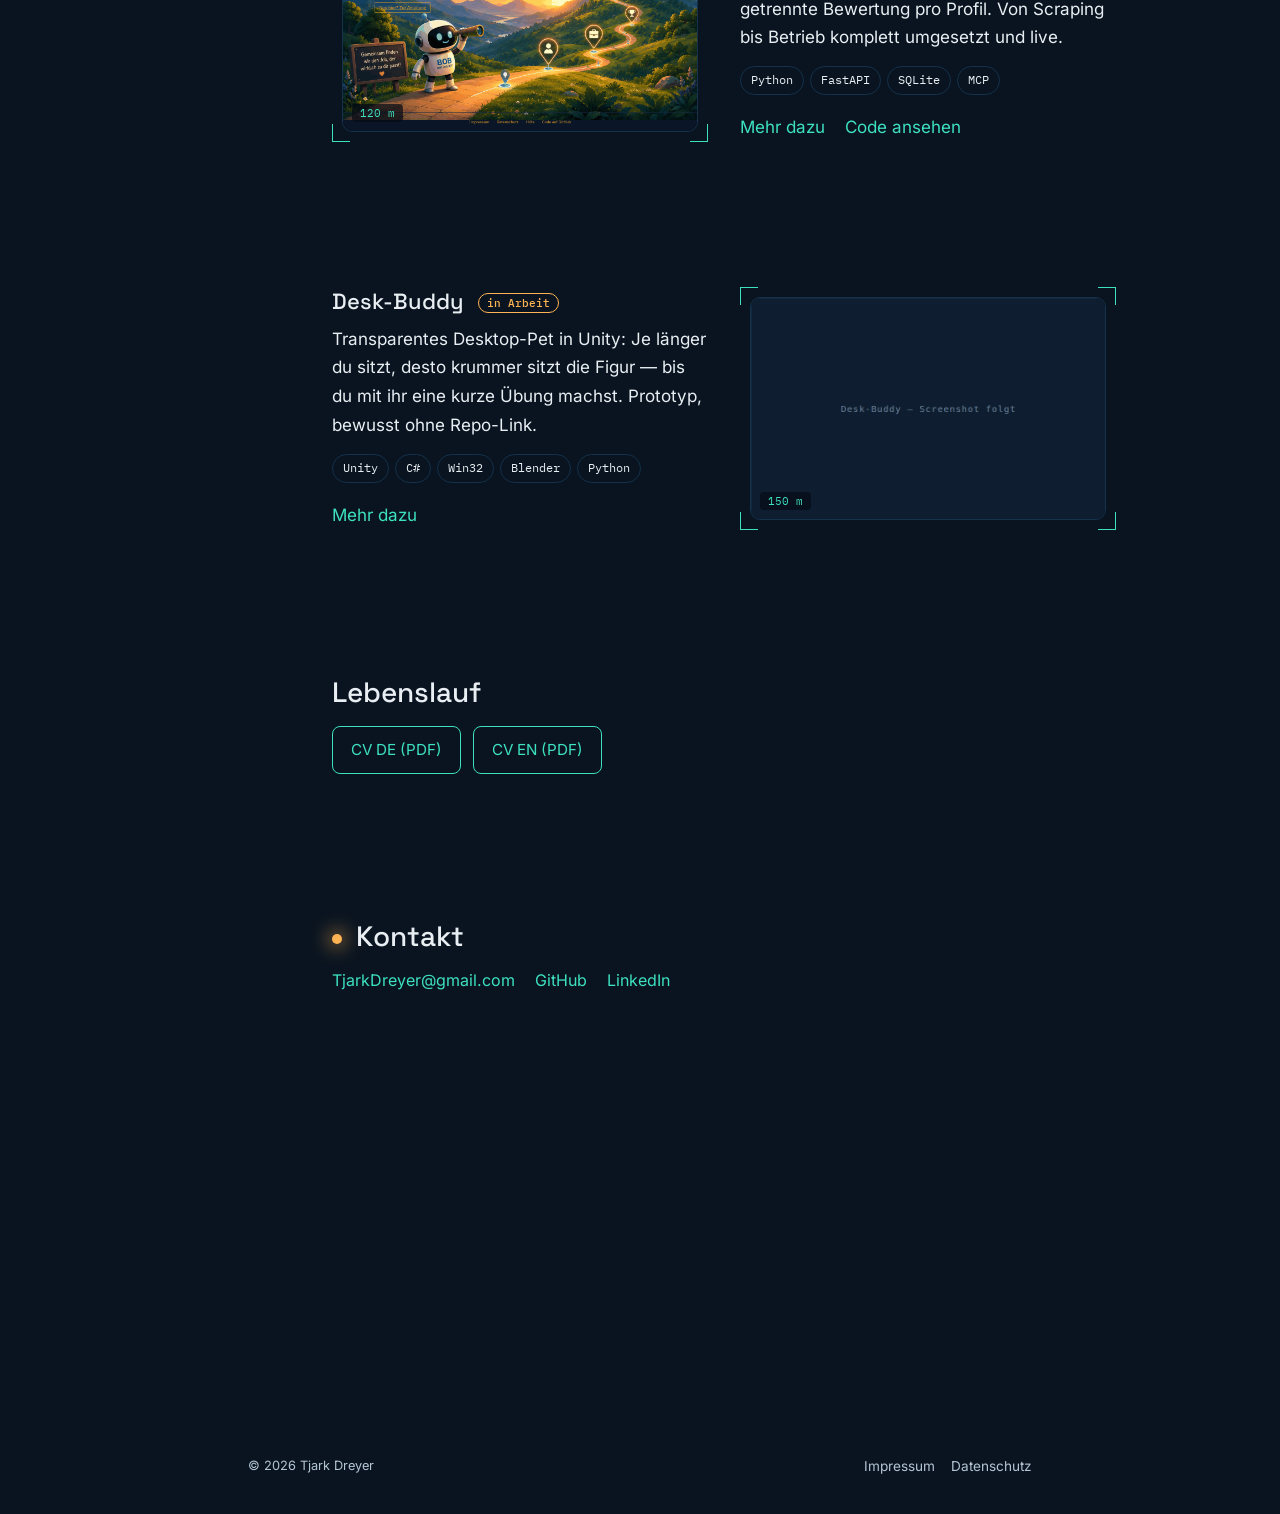
==== commit 31fdccc8: "feat(website): idea-first detail pages, merged texts in DE and EN (BullseyeQ follows) Co-Authored-By" ====
--- a/index.html
+++ b/index.html
@@ -80,12 +80,12 @@
         <p data-de="Sport gilt heute selbstverständlich als wertvoll, während Gaming immer noch oft auf seine Schattenseiten reduziert wird. Dabei leben beide von denselben Prinzipien: Übung, Feedback, Motivation und Lernen durch Handeln. Aus der Sportwissenschaft kommend entwickle ich seit drei Jahren digitale Spiele, die dieses Potenzial nutzen und verstärken. Kein anderes Medium kann komplexe Zusammenhänge und trockene Inhalte so erlebbar machen, dass sie leichter und nachhaltiger verstanden werden. Kombiniert mit einem motivierenden Spielerlebnis entsteht daraus in meinen Augen eine optimale Lernumgebung. Meine Schwerpunkte liegen dabei auf komplexen Systemen, Datenanalyse, Engine-Tools, Workflow-Optimierung und spielspezifischer KI."
            data-en="Sport is taken for granted as something valuable, while gaming is still often reduced to its downsides. Yet both run on the same principles: practice, feedback, motivation and learning by doing. Coming from sports science, I have spent three years building digital games that use and amplify that potential. No other medium can make complex relationships and dry material this tangible, so that they are understood more easily and stay understood. Combined with a motivating play experience, that is what I consider an ideal learning environment. My focus areas are complex systems, data analysis, engine tools, workflow optimisation and game-specific AI.">Sport gilt heute selbstverständlich als wertvoll, während Gaming immer noch oft auf seine Schattenseiten reduziert wird. Dabei leben beide von denselben Prinzipien: Übung, Feedback, Motivation und Lernen durch Handeln. Aus der Sportwissenschaft kommend entwickle ich seit drei Jahren digitale Spiele, die dieses Potenzial nutzen und verstärken. Kein anderes Medium kann komplexe Zusammenhänge und trockene Inhalte so erlebbar machen, dass sie leichter und nachhaltiger verstanden werden. Kombiniert mit einem motivierenden Spielerlebnis entsteht daraus in meinen Augen eine optimale Lernumgebung. Meine Schwerpunkte liegen dabei auf komplexen Systemen, Datenanalyse, Engine-Tools, Workflow-Optimierung und spielspezifischer KI.</p>
         <h3 class="about__sub" data-de="Was mich antreibt" data-en="What drives me">Was mich antreibt</h3>
-        <p data-de="Games sind für mich weit mehr als Unterhaltung. Sie verbinden Motivation, Interaktion, Feedback, Problemlösung und eigenes Erleben auf eine Weise, die klassische Formen der Wissensvermittlung häufig nicht erreichen. Gerade bei komplexen oder trockenen Themen steckt darin enormes Potenzial: Wer nicht nur Informationen aufnimmt, sondern selbst handelt, ausprobiert und Konsequenzen erlebt, lernt nachhaltiger."
-           data-en="Games are far more than entertainment to me. They combine motivation, interaction, feedback, problem solving and first-hand experience in a way that traditional forms of teaching often cannot reach. That potential is largest exactly where a topic is complex or dry: someone who does not just take in information but acts, experiments and lives with the consequences learns more durably.">Games sind für mich weit mehr als Unterhaltung. Sie verbinden Motivation, Interaktion, Feedback, Problemlösung und eigenes Erleben auf eine Weise, die klassische Formen der Wissensvermittlung häufig nicht erreichen. Gerade bei komplexen oder trockenen Themen steckt darin enormes Potenzial: Wer nicht nur Informationen aufnimmt, sondern selbst handelt, ausprobiert und Konsequenzen erlebt, lernt nachhaltiger.</p>
-        <p data-de="Diese Überzeugung begleitet mich seit dem Studium der Sportwissenschaft. Über Trainings- und Spieltheorie habe ich erlebt, wie viel Lernen und Entwicklung durch spielerische Systeme möglich wird. Als Kursleiter, unter anderem im Reha- und Windsurfbereich, habe ich Menschen beim Lernen und Trainieren begleitet. Heute verbinde ich diese Erfahrungen mit der Arbeit als Games Programmer. Technisch liegen meine Schwerpunkte in Unity, C#, Game Design und der Entwicklung von Engine-Tools."
-           data-en="That conviction has been with me since studying sports science. Training theory and game theory showed me how much learning and development playful systems can carry. As a course instructor, among other things in rehabilitation and windsurfing, I have guided people through learning and training. Today I combine those experiences with my work as a games programmer. Technically, my focus is Unity, C#, game design and building engine tools.">Diese Überzeugung begleitet mich seit dem Studium der Sportwissenschaft. Über Trainings- und Spieltheorie habe ich erlebt, wie viel Lernen und Entwicklung durch spielerische Systeme möglich wird. Als Kursleiter, unter anderem im Reha- und Windsurfbereich, habe ich Menschen beim Lernen und Trainieren begleitet. Heute verbinde ich diese Erfahrungen mit der Arbeit als Games Programmer. Technisch liegen meine Schwerpunkte in Unity, C#, Game Design und der Entwicklung von Engine-Tools.</p>
-        <p data-de="In eigenen Projekten laufen diese Interessen zusammen: BullseyeQ wertet Wurfdaten aus und leitet daraus Trainingsübungen ab. Der Desk-Buddy motiviert am Schreibtisch zu Bewegung und in einem Shader-Lernspiel wollte ich eine Sandbox bauen, in der man durch das Kombinieren von Effekten eigene Shader entwickelt und dabei versteht, wie sie technisch funktionieren. Ich arbeite gern im Team, kommuniziere offen und möchte an Dingen arbeiten, die Menschen tatsächlich weiterbringen."
-           data-en="My own projects are where those interests meet: BullseyeQ analyses throw data and derives training drills from it. Desk-Buddy nudges me to move at my desk and in a shader learning game I set out to build a sandbox where combining effects produces your own shaders while you learn how they actually work. I enjoy working in a team, communicate openly and want to work on things that genuinely move people forward.">In eigenen Projekten laufen diese Interessen zusammen: BullseyeQ wertet Wurfdaten aus und leitet daraus Trainingsübungen ab. Der Desk-Buddy motiviert am Schreibtisch zu Bewegung und in einem Shader-Lernspiel wollte ich eine Sandbox bauen, in der man durch das Kombinieren von Effekten eigene Shader entwickelt und dabei versteht, wie sie technisch funktionieren. Ich arbeite gern im Team, kommuniziere offen und möchte an Dingen arbeiten, die Menschen tatsächlich weiterbringen.</p>
+        <p data-de="Games sind für mich weit mehr als Unterhaltung. Sie verbinden Motivation, Interaktion, Feedback, Problemlösung und eigenes Erleben auf eine Weise, die klassische Formen der Wissensvermittlung häufig nicht erreichen. Gerade bei komplexen oder trockenen Themen steckt darin enormes Potenzial: Wer nicht nur Informationen aufnimmt, sondern selbst handelt, ausprobiert und Konsequenzen erlebt, lernt nachhaltiger. Deshalb will ich Spiele bauen, die Spaß machen. Spaß erzeugt intrinsische Motivation — und die lässt Menschen selbst bei vermeintlich langweiligen Inhalten gern lernen und auch in schweren Zeiten dranbleiben."
+           data-en="Games are far more than entertainment to me. They combine motivation, interaction, feedback, problem solving and first-hand experience in a way that traditional forms of teaching often cannot reach. That potential is largest exactly where a topic is complex or dry: someone who does not just take in information but acts, experiments and lives with the consequences learns more durably. That is why I want to build games that are fun. Fun creates intrinsic motivation — the kind that makes people gladly learn even supposedly dull material and stick with it through hard times.">Games sind für mich weit mehr als Unterhaltung. Sie verbinden Motivation, Interaktion, Feedback, Problemlösung und eigenes Erleben auf eine Weise, die klassische Formen der Wissensvermittlung häufig nicht erreichen. Gerade bei komplexen oder trockenen Themen steckt darin enormes Potenzial: Wer nicht nur Informationen aufnimmt, sondern selbst handelt, ausprobiert und Konsequenzen erlebt, lernt nachhaltiger. Deshalb will ich Spiele bauen, die Spaß machen. Spaß erzeugt intrinsische Motivation — und die lässt Menschen selbst bei vermeintlich langweiligen Inhalten gern lernen und auch in schweren Zeiten dranbleiben.</p>
+        <p data-de="Diese Überzeugung begleitet mich seit dem Studium der Sportwissenschaft. Über Trainings- und Spieltheorie habe ich erlebt, wie viel Lernen und Entwicklung durch spielerische Systeme möglich wird. Als Kursleiter, unter anderem im Reha- und Windsurfbereich, habe ich Menschen beim Lernen und Trainieren begleitet. Heute verbinde ich diese Erfahrungen mit der Arbeit als Games Programmer — am liebsten mit Gameplay-Programmierung, Game Feel und Systemen, die glaubwürdig auf Spieler reagieren. Technisch liegen meine Schwerpunkte in Unity, C#, Game Design und der Entwicklung von Engine-Tools."
+           data-en="That conviction has been with me since studying sports science. Training theory and game theory showed me how much learning and development playful systems can carry. As a course instructor, among other things in rehabilitation and windsurfing, I have guided people through learning and training. Today I combine those experiences with my work as a games programmer — ideally in gameplay programming, game feel and systems that respond believably to the player. Technically, my focus is Unity, C#, game design and building engine tools.">Diese Überzeugung begleitet mich seit dem Studium der Sportwissenschaft. Über Trainings- und Spieltheorie habe ich erlebt, wie viel Lernen und Entwicklung durch spielerische Systeme möglich wird. Als Kursleiter, unter anderem im Reha- und Windsurfbereich, habe ich Menschen beim Lernen und Trainieren begleitet. Heute verbinde ich diese Erfahrungen mit der Arbeit als Games Programmer — am liebsten mit Gameplay-Programmierung, Game Feel und Systemen, die glaubwürdig auf Spieler reagieren. Technisch liegen meine Schwerpunkte in Unity, C#, Game Design und der Entwicklung von Engine-Tools.</p>
+        <p data-de="Mein Herzensthema sind Lernspiele. In eigenen Projekten laufen diese Interessen zusammen: BullseyeQ wertet Wurfdaten aus und leitet daraus Trainingsübungen ab. Der Desk-Buddy motiviert am Schreibtisch zu Bewegung. In einem Shader-Lernspiel wollte ich eine Sandbox bauen, in der man durch das Kombinieren von Effekten eigene Shader entwickelt und dabei versteht, wie sie technisch funktionieren. Ich arbeite gern im Team, kommuniziere offen und möchte an Dingen arbeiten, die Menschen tatsächlich weiterbringen — und ihnen dabei Spaß machen."
+           data-en="Learning games are the topic closest to my heart. My own projects are where those interests meet: BullseyeQ analyses throw data and derives training drills from it. Desk-Buddy nudges me to move at my desk. In a shader learning game I set out to build a sandbox where combining effects produces your own shaders while you learn how they actually work. I enjoy working in a team, communicate openly and want to work on things that genuinely move people forward — and that they enjoy along the way.">Mein Herzensthema sind Lernspiele. In eigenen Projekten laufen diese Interessen zusammen: BullseyeQ wertet Wurfdaten aus und leitet daraus Trainingsübungen ab. Der Desk-Buddy motiviert am Schreibtisch zu Bewegung. In einem Shader-Lernspiel wollte ich eine Sandbox bauen, in der man durch das Kombinieren von Effekten eigene Shader entwickelt und dabei versteht, wie sie technisch funktionieren. Ich arbeite gern im Team, kommuniziere offen und möchte an Dingen arbeiten, die Menschen tatsächlich weiterbringen — und ihnen dabei Spaß machen.</p>
         <ul class="skills">
           <li><span class="skills__group" data-de="Engine · täglich" data-en="Engine · daily">Engine · täglich</span>
             <span class="skills__chips"><span class="chip">Unity</span><span class="chip">C#</span><span class="chip">Shader</span><span class="chip">UI Toolkit (USS/CSS)</span></span></li>
@@ -103,8 +103,8 @@
       <div class="projects__head">
         <h2 id="projekte" data-de="Projekte" data-en="Projects">Projekte</h2>
         <p class="projects__intro"
-           data-de="Vier Projekte, das aussagekräftigste zuerst — vom Unity-Abschlussprojekt im Team bis zum selbst betriebenen Web-Dienst. Jede Karte führt zu einer Detailseite."
-           data-en="Four projects, the most telling one first — from the Unity final project in a team to a web service I run myself. Every card links to a detail page.">Vier Projekte, das aussagekräftigste zuerst — vom Unity-Abschlussprojekt im Team bis zum selbst betriebenen Web-Dienst. Jede Karte führt zu einer Detailseite.</p>
+           data-de="Vier Projekte, das aussagekräftigste zuerst: vom Unity-Abschlussprojekt im Team bis zum selbst betriebenen Web-Dienst."
+           data-en="Four projects, the most telling one first: from the Unity final project in a team to a web service I run myself.">Vier Projekte, das aussagekräftigste zuerst: vom Unity-Abschlussprojekt im Team bis zum selbst betriebenen Web-Dienst.</p>
       </div>
 
       <section id="izzy" class="project project--left" data-depth="60">
@@ -114,8 +114,8 @@
         </figure>
         <div class="project__body">
           <h3 class="project__title">Izzy's Island Party</h3>
-          <p data-de="Drei von sechs Minispielen einer lokalen Partysammlung für 1–4 Spieler — inklusive selbst gebauter GOAP-KI für die CPU-Gegner im Minigolf. SAE-Abschlussprojekt im Zweierteam; Bowling Battle, Minigolf Mayhem und Swaggy Snapshots habe ich eigenständig gebaut."
-             data-en="Three of the six mini-games in a local party collection for 1–4 players — including a GOAP AI I built myself for the CPU opponents in minigolf. SAE final project in a two-person team; I built Bowling Battle, Minigolf Mayhem and Swaggy Snapshots on my own.">Drei von sechs Minispielen einer lokalen Partysammlung für 1–4 Spieler — inklusive selbst gebauter GOAP-KI für die CPU-Gegner im Minigolf. SAE-Abschlussprojekt im Zweierteam; Bowling Battle, Minigolf Mayhem und Swaggy Snapshots habe ich eigenständig gebaut.</p>
+          <p data-de="SAE-Abschlussprojekt im Zweierteam: eine lokale Partysammlung für 1–4 Spieler. Drei der sechs Minispiele habe ich eigenständig und ohne KI-Hilfe gebaut — mit Schwerpunkt auf Game Feel, Physik und einer selbst gebauten GOAP-KI für die Computergegner im Minigolf."
+             data-en="SAE final project in a team of two: a local party collection for 1–4 players. I built three of the six mini-games on my own and without AI help — with the focus on game feel, physics and a GOAP AI of my own for the computer opponents in minigolf.">SAE-Abschlussprojekt im Zweierteam: eine lokale Partysammlung für 1–4 Spieler. Drei der sechs Minispiele habe ich eigenständig und ohne KI-Hilfe gebaut — mit Schwerpunkt auf Game Feel, Physik und einer selbst gebauten GOAP-KI für die Computergegner im Minigolf.</p>
           <p class="project__tech"><span class="chip">Unity</span><span class="chip">C#</span></p>
           <p class="project__links">
             <a class="project__link" href="projekt-izzy.html" data-de="Mehr dazu" data-en="More about it">Mehr dazu</a>
@@ -131,8 +131,8 @@
         </figure>
         <div class="project__body">
           <h3 class="project__title">BullseyeQ</h3>
-          <p data-de="Dart-Trainings-App, die jeden Wurf auswertet und aus Average, Wasted-Darts- und Checkout-Quote regelbasiert die nächste Übung ableitet. Solo gebaut, aus eigenem Bedarf."
-             data-en="Darts training app that evaluates every throw and derives the next exercise, rule-based, from your average, wasted-darts rate and checkout rate. Built solo, out of my own need.">Dart-Trainings-App, die jeden Wurf auswertet und aus Average, Wasted-Darts- und Checkout-Quote regelbasiert die nächste Übung ableitet. Solo gebaut, aus eigenem Bedarf.</p>
+          <p data-de="Dart-Trainings-App, die jeden Wurf auswertet, regelbasiert die nächste Übung ableitet und sie als Spielmodus anbietet — dazu ein DartAI-Gegner, der mit dem eigenen Niveau wächst."
+             data-en="Darts training app that evaluates every throw, derives the next exercise rule-based and serves it up as a game mode — plus a DartAI opponent that grows with your level.">Dart-Trainings-App, die jeden Wurf auswertet, regelbasiert die nächste Übung ableitet und sie als Spielmodus anbietet — dazu ein DartAI-Gegner, der mit dem eigenen Niveau wächst.</p>
           <p class="project__tech"><span class="chip">Unity</span><span class="chip">C#</span></p>
           <p class="project__links">
             <a class="project__link" href="projekt-bullseyeq.html" data-de="Mehr dazu" data-en="More about it">Mehr dazu</a>
@@ -148,8 +148,8 @@
         </figure>
         <div class="project__body">
           <h3 class="project__title">Bob der Job-Bot</h3>
-          <p data-de="Mehrnutzer-Job-Scanner als Web-App mit MCP-Server: geteilter Anzeigen-Pool, strikt getrennte Bewertung pro Profil. Von Scraping bis Betrieb selbst gebaut und live."
-             data-en="Multi-user job scanner as a web app with an MCP server: a shared pool of listings, strictly separate scoring per profile. Built by me from scraping to operations, and live.">Mehrnutzer-Job-Scanner als Web-App mit MCP-Server: geteilter Anzeigen-Pool, strikt getrennte Bewertung pro Profil. Von Scraping bis Betrieb selbst gebaut und live.</p>
+          <p data-de="Mehrnutzer-Job-Scanner als Web-App mit MCP-Server: geteilter Anzeigen-Pool, strikt getrennte Bewertung pro Profil. Von Scraping bis Betrieb komplett umgesetzt und live."
+             data-en="Multi-user job scanner as a web app with an MCP server: a shared pool of listings, strictly separate scoring per profile. Everything from scraping to operations — and live.">Mehrnutzer-Job-Scanner als Web-App mit MCP-Server: geteilter Anzeigen-Pool, strikt getrennte Bewertung pro Profil. Von Scraping bis Betrieb komplett umgesetzt und live.</p>
           <p class="project__tech"><span class="chip">Python</span><span class="chip">FastAPI</span><span class="chip">SQLite</span><span class="chip">MCP</span></p>
           <p class="project__links">
             <a class="project__link" href="projekt-bob.html" data-de="Mehr dazu" data-en="More about it">Mehr dazu</a>
--- a/styles.css
+++ b/styles.css
@@ -467,6 +467,10 @@
   width: 100%; height: auto; aspect-ratio: 16 / 9; display: block;
   background: var(--deep); border: 1px solid var(--current); border-radius: 10px;
 }
+.detail .clip img {
+  width: 100%; height: auto; aspect-ratio: 16 / 9; display: block;
+  background: var(--deep); border: 1px solid var(--current); border-radius: 10px;
+}
 .detail .clip figcaption { margin-top: 8px; color: var(--mist); font-size: 0.85rem; }
 .detail .game {
   display: grid; grid-template-columns: minmax(0, 1fr) minmax(0, 1fr);
@@ -480,6 +484,14 @@
   margin-top: 24px; margin-bottom: 8px;
 }
 .detail .game h3:first-child { margin-top: 0; }
+.detail main h3 {
+  font-family: "Space Grotesk", sans-serif; font-weight: 500; font-size: 1.25rem;
+  margin-top: 28px; margin-bottom: 8px;
+}
+.detail main h4 {
+  font-family: "Space Grotesk", sans-serif; font-weight: 500; font-size: 1rem;
+  margin-top: 16px; margin-bottom: 6px;
+}
 .detail .detail__next {
   display: flex; justify-content: space-between; gap: 16px; flex-wrap: wrap;
   margin-top: 56px; padding-top: 24px; border-top: 1px solid var(--current);
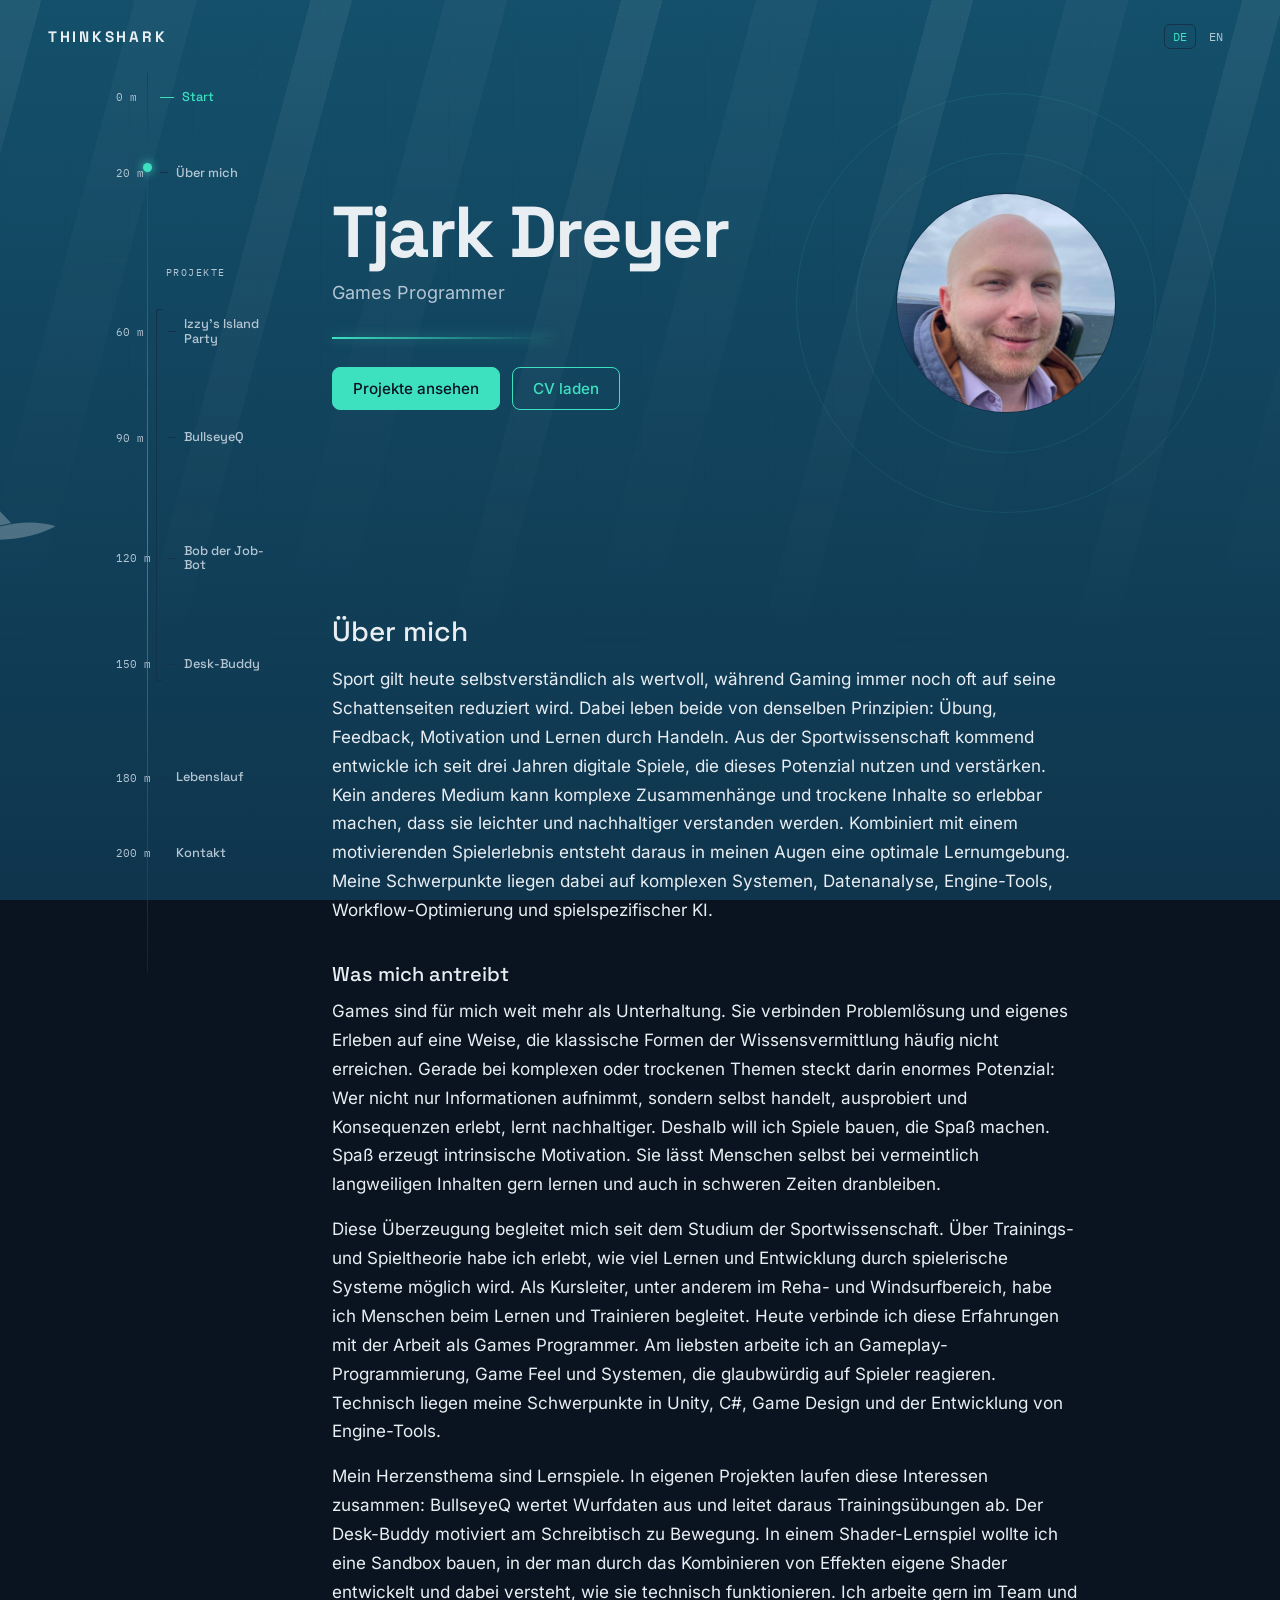
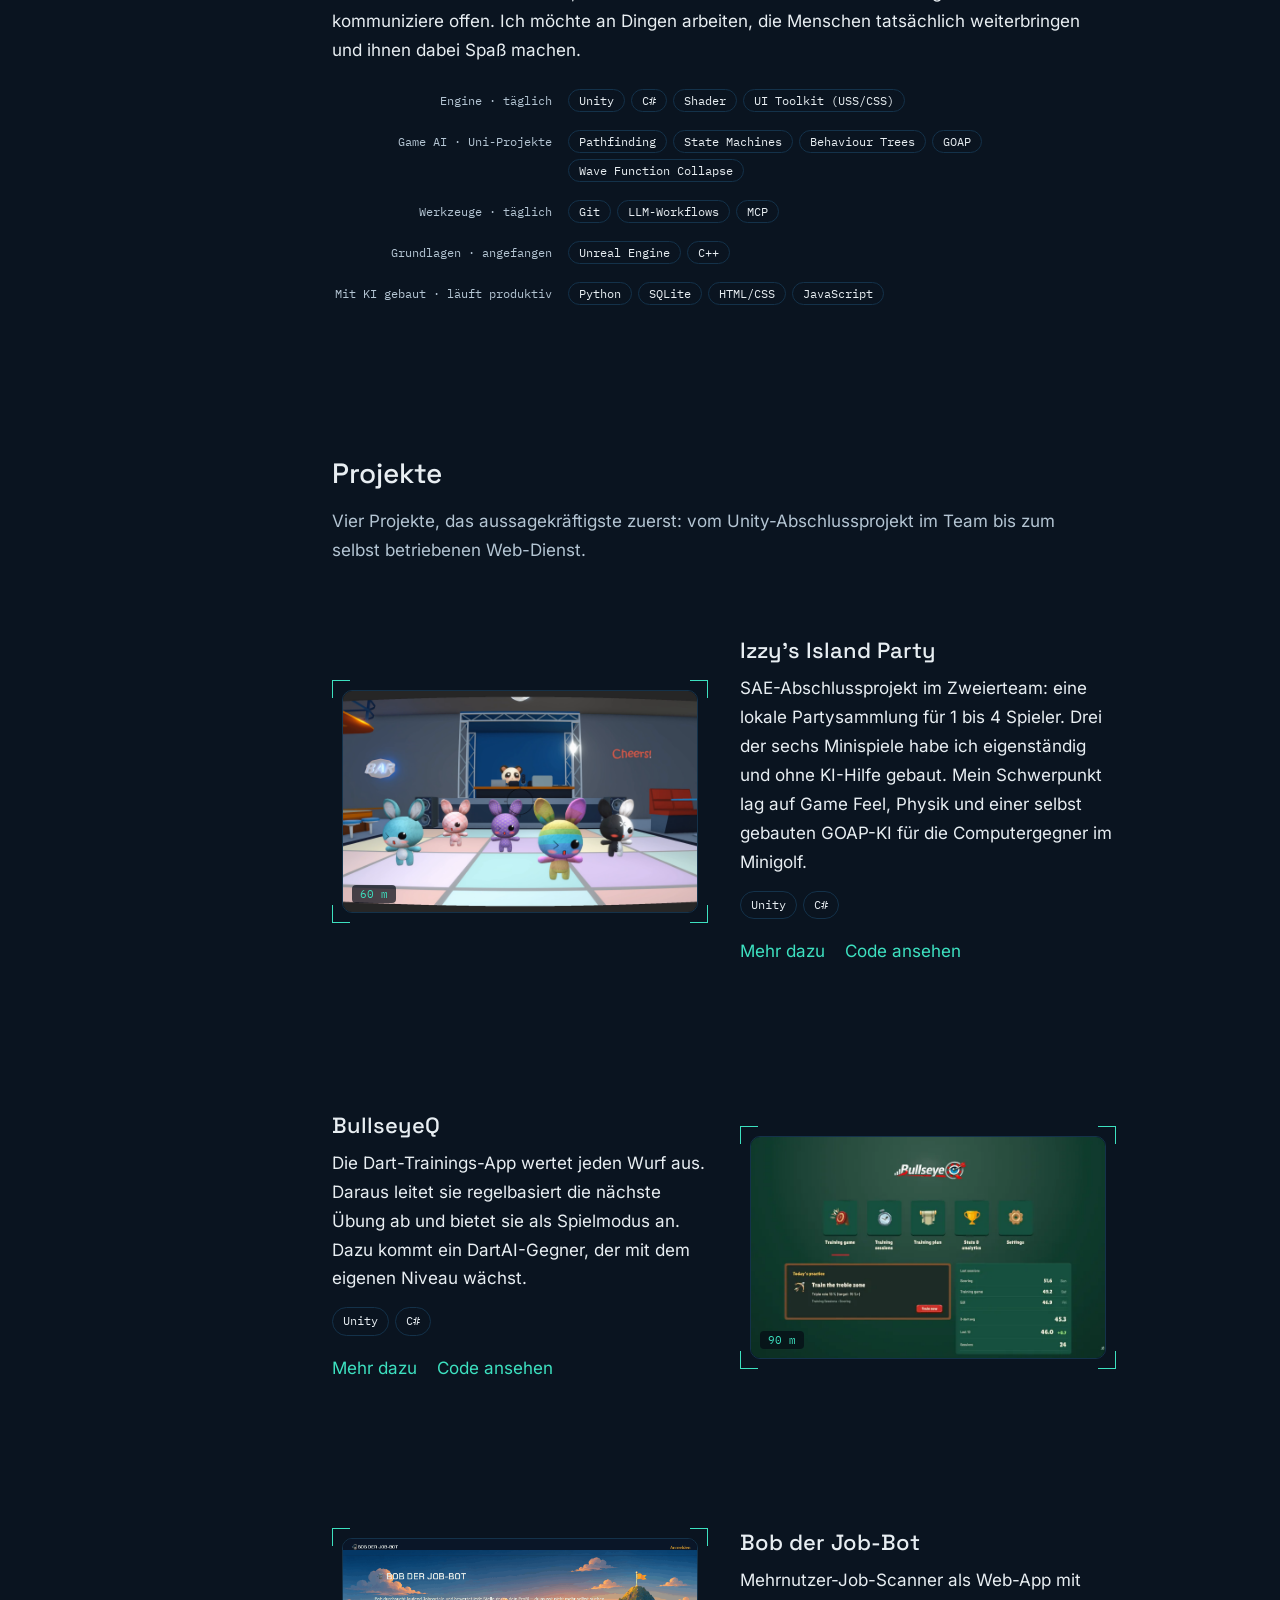
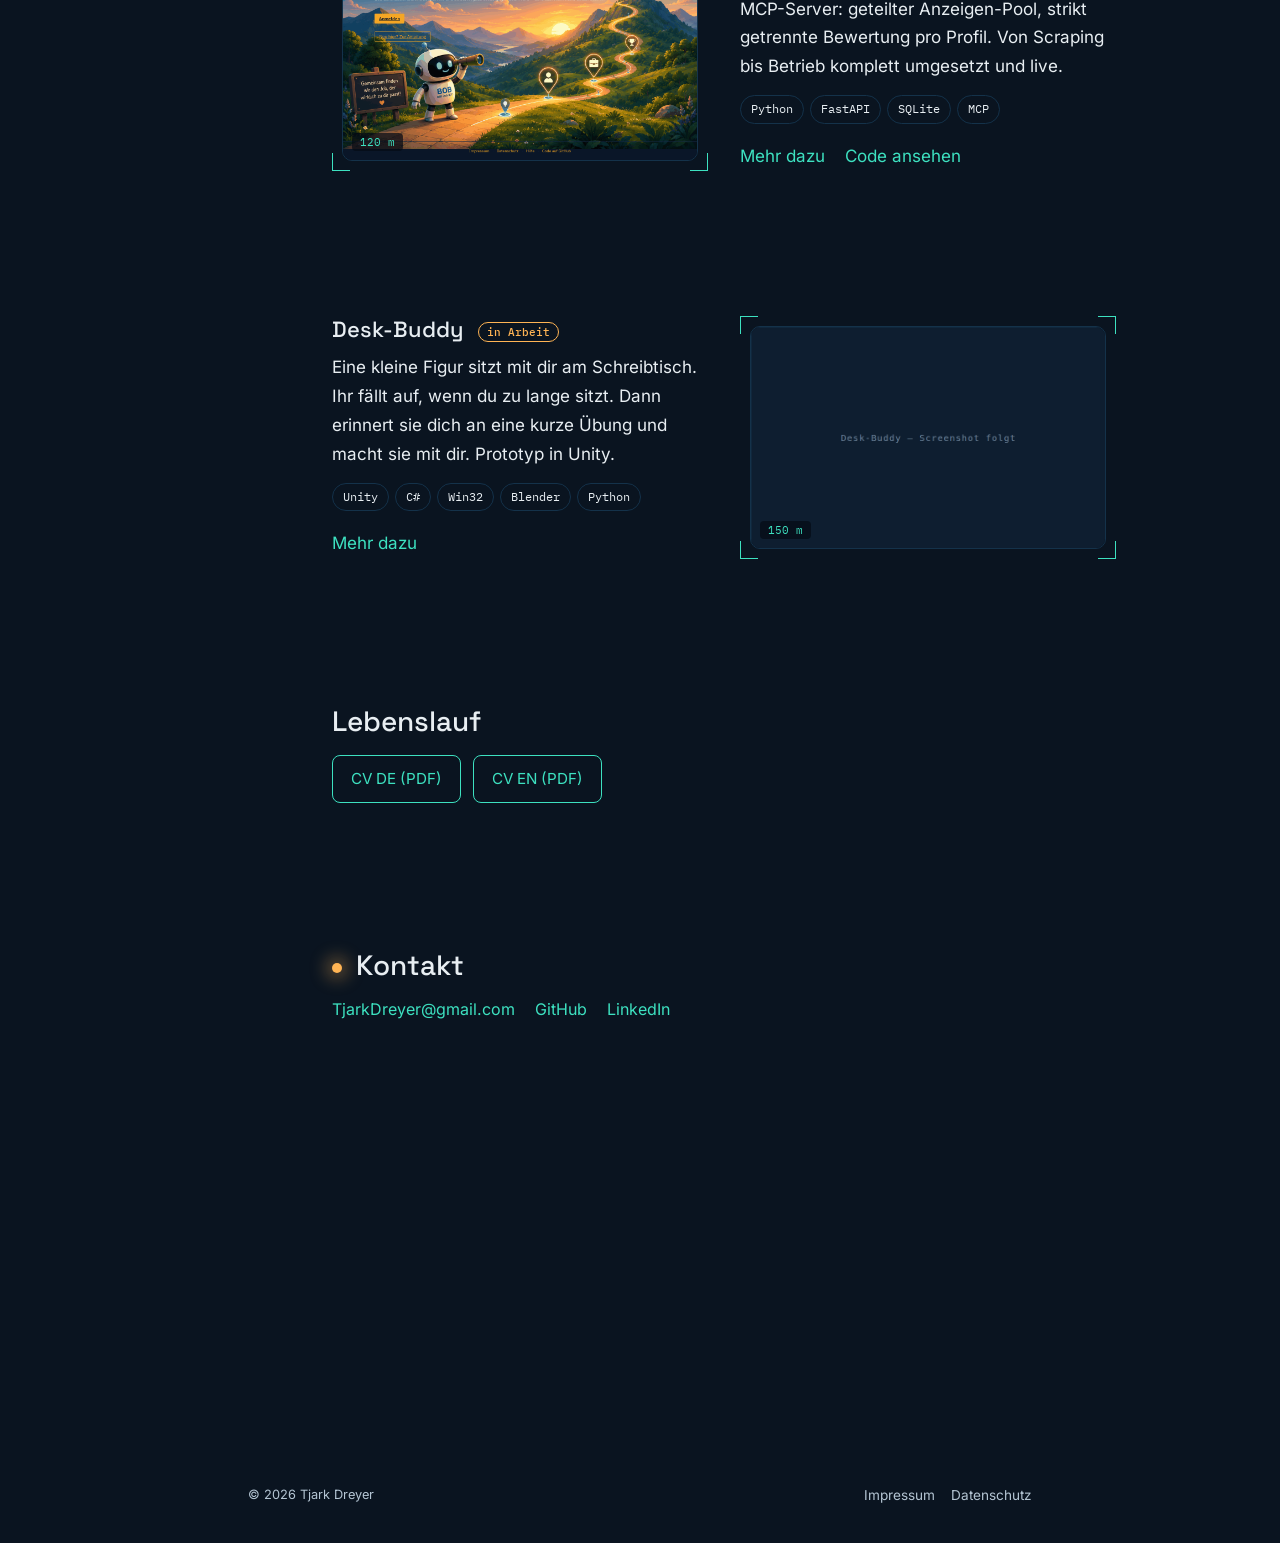
==== commit 39d210d4: "feat(website): home page texts without dashes, new Desk-Buddy card Co-Authored-By: Claude Fable 5.1 " ====
--- a/index.html
+++ b/index.html
@@ -80,12 +80,12 @@
         <p data-de="Sport gilt heute selbstverständlich als wertvoll, während Gaming immer noch oft auf seine Schattenseiten reduziert wird. Dabei leben beide von denselben Prinzipien: Übung, Feedback, Motivation und Lernen durch Handeln. Aus der Sportwissenschaft kommend entwickle ich seit drei Jahren digitale Spiele, die dieses Potenzial nutzen und verstärken. Kein anderes Medium kann komplexe Zusammenhänge und trockene Inhalte so erlebbar machen, dass sie leichter und nachhaltiger verstanden werden. Kombiniert mit einem motivierenden Spielerlebnis entsteht daraus in meinen Augen eine optimale Lernumgebung. Meine Schwerpunkte liegen dabei auf komplexen Systemen, Datenanalyse, Engine-Tools, Workflow-Optimierung und spielspezifischer KI."
            data-en="Sport is taken for granted as something valuable, while gaming is still often reduced to its downsides. Yet both run on the same principles: practice, feedback, motivation and learning by doing. Coming from sports science, I have spent three years building digital games that use and amplify that potential. No other medium can make complex relationships and dry material this tangible, so that they are understood more easily and stay understood. Combined with a motivating play experience, that is what I consider an ideal learning environment. My focus areas are complex systems, data analysis, engine tools, workflow optimisation and game-specific AI.">Sport gilt heute selbstverständlich als wertvoll, während Gaming immer noch oft auf seine Schattenseiten reduziert wird. Dabei leben beide von denselben Prinzipien: Übung, Feedback, Motivation und Lernen durch Handeln. Aus der Sportwissenschaft kommend entwickle ich seit drei Jahren digitale Spiele, die dieses Potenzial nutzen und verstärken. Kein anderes Medium kann komplexe Zusammenhänge und trockene Inhalte so erlebbar machen, dass sie leichter und nachhaltiger verstanden werden. Kombiniert mit einem motivierenden Spielerlebnis entsteht daraus in meinen Augen eine optimale Lernumgebung. Meine Schwerpunkte liegen dabei auf komplexen Systemen, Datenanalyse, Engine-Tools, Workflow-Optimierung und spielspezifischer KI.</p>
         <h3 class="about__sub" data-de="Was mich antreibt" data-en="What drives me">Was mich antreibt</h3>
-        <p data-de="Games sind für mich weit mehr als Unterhaltung. Sie verbinden Motivation, Interaktion, Feedback, Problemlösung und eigenes Erleben auf eine Weise, die klassische Formen der Wissensvermittlung häufig nicht erreichen. Gerade bei komplexen oder trockenen Themen steckt darin enormes Potenzial: Wer nicht nur Informationen aufnimmt, sondern selbst handelt, ausprobiert und Konsequenzen erlebt, lernt nachhaltiger. Deshalb will ich Spiele bauen, die Spaß machen. Spaß erzeugt intrinsische Motivation — und die lässt Menschen selbst bei vermeintlich langweiligen Inhalten gern lernen und auch in schweren Zeiten dranbleiben."
-           data-en="Games are far more than entertainment to me. They combine motivation, interaction, feedback, problem solving and first-hand experience in a way that traditional forms of teaching often cannot reach. That potential is largest exactly where a topic is complex or dry: someone who does not just take in information but acts, experiments and lives with the consequences learns more durably. That is why I want to build games that are fun. Fun creates intrinsic motivation — the kind that makes people gladly learn even supposedly dull material and stick with it through hard times.">Games sind für mich weit mehr als Unterhaltung. Sie verbinden Motivation, Interaktion, Feedback, Problemlösung und eigenes Erleben auf eine Weise, die klassische Formen der Wissensvermittlung häufig nicht erreichen. Gerade bei komplexen oder trockenen Themen steckt darin enormes Potenzial: Wer nicht nur Informationen aufnimmt, sondern selbst handelt, ausprobiert und Konsequenzen erlebt, lernt nachhaltiger. Deshalb will ich Spiele bauen, die Spaß machen. Spaß erzeugt intrinsische Motivation — und die lässt Menschen selbst bei vermeintlich langweiligen Inhalten gern lernen und auch in schweren Zeiten dranbleiben.</p>
-        <p data-de="Diese Überzeugung begleitet mich seit dem Studium der Sportwissenschaft. Über Trainings- und Spieltheorie habe ich erlebt, wie viel Lernen und Entwicklung durch spielerische Systeme möglich wird. Als Kursleiter, unter anderem im Reha- und Windsurfbereich, habe ich Menschen beim Lernen und Trainieren begleitet. Heute verbinde ich diese Erfahrungen mit der Arbeit als Games Programmer — am liebsten mit Gameplay-Programmierung, Game Feel und Systemen, die glaubwürdig auf Spieler reagieren. Technisch liegen meine Schwerpunkte in Unity, C#, Game Design und der Entwicklung von Engine-Tools."
-           data-en="That conviction has been with me since studying sports science. Training theory and game theory showed me how much learning and development playful systems can carry. As a course instructor, among other things in rehabilitation and windsurfing, I have guided people through learning and training. Today I combine those experiences with my work as a games programmer — ideally in gameplay programming, game feel and systems that respond believably to the player. Technically, my focus is Unity, C#, game design and building engine tools.">Diese Überzeugung begleitet mich seit dem Studium der Sportwissenschaft. Über Trainings- und Spieltheorie habe ich erlebt, wie viel Lernen und Entwicklung durch spielerische Systeme möglich wird. Als Kursleiter, unter anderem im Reha- und Windsurfbereich, habe ich Menschen beim Lernen und Trainieren begleitet. Heute verbinde ich diese Erfahrungen mit der Arbeit als Games Programmer — am liebsten mit Gameplay-Programmierung, Game Feel und Systemen, die glaubwürdig auf Spieler reagieren. Technisch liegen meine Schwerpunkte in Unity, C#, Game Design und der Entwicklung von Engine-Tools.</p>
-        <p data-de="Mein Herzensthema sind Lernspiele. In eigenen Projekten laufen diese Interessen zusammen: BullseyeQ wertet Wurfdaten aus und leitet daraus Trainingsübungen ab. Der Desk-Buddy motiviert am Schreibtisch zu Bewegung. In einem Shader-Lernspiel wollte ich eine Sandbox bauen, in der man durch das Kombinieren von Effekten eigene Shader entwickelt und dabei versteht, wie sie technisch funktionieren. Ich arbeite gern im Team, kommuniziere offen und möchte an Dingen arbeiten, die Menschen tatsächlich weiterbringen — und ihnen dabei Spaß machen."
-           data-en="Learning games are the topic closest to my heart. My own projects are where those interests meet: BullseyeQ analyses throw data and derives training drills from it. Desk-Buddy nudges me to move at my desk. In a shader learning game I set out to build a sandbox where combining effects produces your own shaders while you learn how they actually work. I enjoy working in a team, communicate openly and want to work on things that genuinely move people forward — and that they enjoy along the way.">Mein Herzensthema sind Lernspiele. In eigenen Projekten laufen diese Interessen zusammen: BullseyeQ wertet Wurfdaten aus und leitet daraus Trainingsübungen ab. Der Desk-Buddy motiviert am Schreibtisch zu Bewegung. In einem Shader-Lernspiel wollte ich eine Sandbox bauen, in der man durch das Kombinieren von Effekten eigene Shader entwickelt und dabei versteht, wie sie technisch funktionieren. Ich arbeite gern im Team, kommuniziere offen und möchte an Dingen arbeiten, die Menschen tatsächlich weiterbringen — und ihnen dabei Spaß machen.</p>
+        <p data-de="Games sind für mich weit mehr als Unterhaltung. Sie verbinden Problemlösung und eigenes Erleben auf eine Weise, die klassische Formen der Wissensvermittlung häufig nicht erreichen. Gerade bei komplexen oder trockenen Themen steckt darin enormes Potenzial: Wer nicht nur Informationen aufnimmt, sondern selbst handelt, ausprobiert und Konsequenzen erlebt, lernt nachhaltiger. Deshalb will ich Spiele bauen, die Spaß machen. Spaß erzeugt intrinsische Motivation. Sie lässt Menschen selbst bei vermeintlich langweiligen Inhalten gern lernen und auch in schweren Zeiten dranbleiben."
+           data-en="Games are far more than entertainment to me. They combine problem solving and first-hand experience in a way that traditional forms of teaching often cannot reach. That potential is largest exactly where a topic is complex or dry: someone who does not just take in information but acts, experiments and lives with the consequences learns more durably. That is why I want to build games that are fun. Fun creates intrinsic motivation. It makes people gladly learn even supposedly dull material and stick with it through hard times.">Games sind für mich weit mehr als Unterhaltung. Sie verbinden Problemlösung und eigenes Erleben auf eine Weise, die klassische Formen der Wissensvermittlung häufig nicht erreichen. Gerade bei komplexen oder trockenen Themen steckt darin enormes Potenzial: Wer nicht nur Informationen aufnimmt, sondern selbst handelt, ausprobiert und Konsequenzen erlebt, lernt nachhaltiger. Deshalb will ich Spiele bauen, die Spaß machen. Spaß erzeugt intrinsische Motivation. Sie lässt Menschen selbst bei vermeintlich langweiligen Inhalten gern lernen und auch in schweren Zeiten dranbleiben.</p>
+        <p data-de="Diese Überzeugung begleitet mich seit dem Studium der Sportwissenschaft. Über Trainings- und Spieltheorie habe ich erlebt, wie viel Lernen und Entwicklung durch spielerische Systeme möglich wird. Als Kursleiter, unter anderem im Reha- und Windsurfbereich, habe ich Menschen beim Lernen und Trainieren begleitet. Heute verbinde ich diese Erfahrungen mit der Arbeit als Games Programmer. Am liebsten arbeite ich an Gameplay-Programmierung, Game Feel und Systemen, die glaubwürdig auf Spieler reagieren. Technisch liegen meine Schwerpunkte in Unity, C#, Game Design und der Entwicklung von Engine-Tools."
+           data-en="That conviction has been with me since studying sports science. Training theory and game theory showed me how much learning and development playful systems can carry. As a course instructor, among other things in rehabilitation and windsurfing, I have guided people through learning and training. Today I combine those experiences with my work as a games programmer. What I enjoy most is gameplay programming, game feel and systems that respond believably to the player. Technically, my focus is Unity, C#, game design and building engine tools.">Diese Überzeugung begleitet mich seit dem Studium der Sportwissenschaft. Über Trainings- und Spieltheorie habe ich erlebt, wie viel Lernen und Entwicklung durch spielerische Systeme möglich wird. Als Kursleiter, unter anderem im Reha- und Windsurfbereich, habe ich Menschen beim Lernen und Trainieren begleitet. Heute verbinde ich diese Erfahrungen mit der Arbeit als Games Programmer. Am liebsten arbeite ich an Gameplay-Programmierung, Game Feel und Systemen, die glaubwürdig auf Spieler reagieren. Technisch liegen meine Schwerpunkte in Unity, C#, Game Design und der Entwicklung von Engine-Tools.</p>
+        <p data-de="Mein Herzensthema sind Lernspiele. In eigenen Projekten laufen diese Interessen zusammen: BullseyeQ wertet Wurfdaten aus und leitet daraus Trainingsübungen ab. Der Desk-Buddy motiviert am Schreibtisch zu Bewegung. In einem Shader-Lernspiel wollte ich eine Sandbox bauen, in der man durch das Kombinieren von Effekten eigene Shader entwickelt und dabei versteht, wie sie technisch funktionieren. Ich arbeite gern im Team und kommuniziere offen. Ich möchte an Dingen arbeiten, die Menschen tatsächlich weiterbringen und ihnen dabei Spaß machen."
+           data-en="Learning games are the topic closest to my heart. My own projects are where those interests meet: BullseyeQ analyses throw data and derives training drills from it. Desk-Buddy nudges me to move at my desk. In a shader learning game I set out to build a sandbox where combining effects produces your own shaders while you learn how they actually work. I enjoy working in a team and communicate openly. I want to work on things that genuinely move people forward and that they enjoy along the way.">Mein Herzensthema sind Lernspiele. In eigenen Projekten laufen diese Interessen zusammen: BullseyeQ wertet Wurfdaten aus und leitet daraus Trainingsübungen ab. Der Desk-Buddy motiviert am Schreibtisch zu Bewegung. In einem Shader-Lernspiel wollte ich eine Sandbox bauen, in der man durch das Kombinieren von Effekten eigene Shader entwickelt und dabei versteht, wie sie technisch funktionieren. Ich arbeite gern im Team und kommuniziere offen. Ich möchte an Dingen arbeiten, die Menschen tatsächlich weiterbringen und ihnen dabei Spaß machen.</p>
         <ul class="skills">
           <li><span class="skills__group" data-de="Engine · täglich" data-en="Engine · daily">Engine · täglich</span>
             <span class="skills__chips"><span class="chip">Unity</span><span class="chip">C#</span><span class="chip">Shader</span><span class="chip">UI Toolkit (USS/CSS)</span></span></li>
@@ -114,8 +114,8 @@
         </figure>
         <div class="project__body">
           <h3 class="project__title">Izzy's Island Party</h3>
-          <p data-de="SAE-Abschlussprojekt im Zweierteam: eine lokale Partysammlung für 1–4 Spieler. Drei der sechs Minispiele habe ich eigenständig und ohne KI-Hilfe gebaut — mit Schwerpunkt auf Game Feel, Physik und einer selbst gebauten GOAP-KI für die Computergegner im Minigolf."
-             data-en="SAE final project in a team of two: a local party collection for 1–4 players. I built three of the six mini-games on my own and without AI help — with the focus on game feel, physics and a GOAP AI of my own for the computer opponents in minigolf.">SAE-Abschlussprojekt im Zweierteam: eine lokale Partysammlung für 1–4 Spieler. Drei der sechs Minispiele habe ich eigenständig und ohne KI-Hilfe gebaut — mit Schwerpunkt auf Game Feel, Physik und einer selbst gebauten GOAP-KI für die Computergegner im Minigolf.</p>
+          <p data-de="SAE-Abschlussprojekt im Zweierteam: eine lokale Partysammlung für 1 bis 4 Spieler. Drei der sechs Minispiele habe ich eigenständig und ohne KI-Hilfe gebaut. Mein Schwerpunkt lag auf Game Feel, Physik und einer selbst gebauten GOAP-KI für die Computergegner im Minigolf."
+             data-en="SAE final project in a team of two: a local party collection for 1 to 4 players. I built three of the six mini-games on my own and without AI help. My focus was on game feel, physics and a GOAP AI of my own for the computer opponents in minigolf.">SAE-Abschlussprojekt im Zweierteam: eine lokale Partysammlung für 1 bis 4 Spieler. Drei der sechs Minispiele habe ich eigenständig und ohne KI-Hilfe gebaut. Mein Schwerpunkt lag auf Game Feel, Physik und einer selbst gebauten GOAP-KI für die Computergegner im Minigolf.</p>
           <p class="project__tech"><span class="chip">Unity</span><span class="chip">C#</span></p>
           <p class="project__links">
             <a class="project__link" href="projekt-izzy.html" data-de="Mehr dazu" data-en="More about it">Mehr dazu</a>
@@ -131,8 +131,8 @@
         </figure>
         <div class="project__body">
           <h3 class="project__title">BullseyeQ</h3>
-          <p data-de="Dart-Trainings-App, die jeden Wurf auswertet, regelbasiert die nächste Übung ableitet und sie als Spielmodus anbietet — dazu ein DartAI-Gegner, der mit dem eigenen Niveau wächst."
-             data-en="Darts training app that evaluates every throw, derives the next exercise rule-based and serves it up as a game mode — plus a DartAI opponent that grows with your level.">Dart-Trainings-App, die jeden Wurf auswertet, regelbasiert die nächste Übung ableitet und sie als Spielmodus anbietet — dazu ein DartAI-Gegner, der mit dem eigenen Niveau wächst.</p>
+          <p data-de="Die Dart-Trainings-App wertet jeden Wurf aus. Daraus leitet sie regelbasiert die nächste Übung ab und bietet sie als Spielmodus an. Dazu kommt ein DartAI-Gegner, der mit dem eigenen Niveau wächst."
+             data-en="The darts training app evaluates every throw. From that it derives the next drill by rules and offers it as a game mode. On top comes a DartAI opponent that grows with your level.">Die Dart-Trainings-App wertet jeden Wurf aus. Daraus leitet sie regelbasiert die nächste Übung ab und bietet sie als Spielmodus an. Dazu kommt ein DartAI-Gegner, der mit dem eigenen Niveau wächst.</p>
           <p class="project__tech"><span class="chip">Unity</span><span class="chip">C#</span></p>
           <p class="project__links">
             <a class="project__link" href="projekt-bullseyeq.html" data-de="Mehr dazu" data-en="More about it">Mehr dazu</a>
@@ -149,7 +149,7 @@
         <div class="project__body">
           <h3 class="project__title">Bob der Job-Bot</h3>
           <p data-de="Mehrnutzer-Job-Scanner als Web-App mit MCP-Server: geteilter Anzeigen-Pool, strikt getrennte Bewertung pro Profil. Von Scraping bis Betrieb komplett umgesetzt und live."
-             data-en="Multi-user job scanner as a web app with an MCP server: a shared pool of listings, strictly separate scoring per profile. Everything from scraping to operations — and live.">Mehrnutzer-Job-Scanner als Web-App mit MCP-Server: geteilter Anzeigen-Pool, strikt getrennte Bewertung pro Profil. Von Scraping bis Betrieb komplett umgesetzt und live.</p>
+             data-en="Multi-user job scanner as a web app with an MCP server: a shared pool of listings, strictly separate scoring per profile. Fully built from scraping to operations and live.">Mehrnutzer-Job-Scanner als Web-App mit MCP-Server: geteilter Anzeigen-Pool, strikt getrennte Bewertung pro Profil. Von Scraping bis Betrieb komplett umgesetzt und live.</p>
           <p class="project__tech"><span class="chip">Python</span><span class="chip">FastAPI</span><span class="chip">SQLite</span><span class="chip">MCP</span></p>
           <p class="project__links">
             <a class="project__link" href="projekt-bob.html" data-de="Mehr dazu" data-en="More about it">Mehr dazu</a>
@@ -165,8 +165,8 @@
         </figure>
         <div class="project__body">
           <h3 class="project__title">Desk-Buddy <span class="badge badge--wip" data-de="in Arbeit" data-en="in progress">in Arbeit</span></h3>
-          <p data-de="Transparentes Desktop-Pet in Unity: Je länger du sitzt, desto krummer sitzt die Figur — bis du mit ihr eine kurze Übung machst. Prototyp, bewusst ohne Repo-Link."
-             data-en="A transparent desktop pet in Unity: the longer you sit, the more the character slouches — until you do a short exercise with it. Prototype, deliberately without a repo link.">Transparentes Desktop-Pet in Unity: Je länger du sitzt, desto krummer sitzt die Figur — bis du mit ihr eine kurze Übung machst. Prototyp, bewusst ohne Repo-Link.</p>
+          <p data-de="Eine kleine Figur sitzt mit dir am Schreibtisch. Ihr fällt auf, wenn du zu lange sitzt. Dann erinnert sie dich an eine kurze Übung und macht sie mit dir. Prototyp in Unity."
+             data-en="A small character sits at the desk with you. It notices when you have been sitting too long. Then it reminds you of a short exercise and does it with you. Prototype in Unity.">Eine kleine Figur sitzt mit dir am Schreibtisch. Ihr fällt auf, wenn du zu lange sitzt. Dann erinnert sie dich an eine kurze Übung und macht sie mit dir. Prototyp in Unity.</p>
           <p class="project__tech"><span class="chip">Unity</span><span class="chip">C#</span><span class="chip">Win32</span><span class="chip">Blender</span><span class="chip">Python</span></p>
           <p class="project__links">
             <a class="project__link" href="projekt-desk-buddy.html" data-de="Mehr dazu" data-en="More about it">Mehr dazu</a>
--- a/styles.css
+++ b/styles.css
@@ -488,6 +488,9 @@
   font-family: "Space Grotesk", sans-serif; font-weight: 500; font-size: 1.25rem;
   margin-top: 28px; margin-bottom: 8px;
 }
+.detail main h2 + .game { margin-top: 24px; }
+.detail div.game h3 { font-size: 1.25rem; }
+.detail main .game + h3 { margin-top: 56px; }
 .detail main h4 {
   font-family: "Space Grotesk", sans-serif; font-weight: 500; font-size: 1rem;
   margin-top: 16px; margin-bottom: 6px;
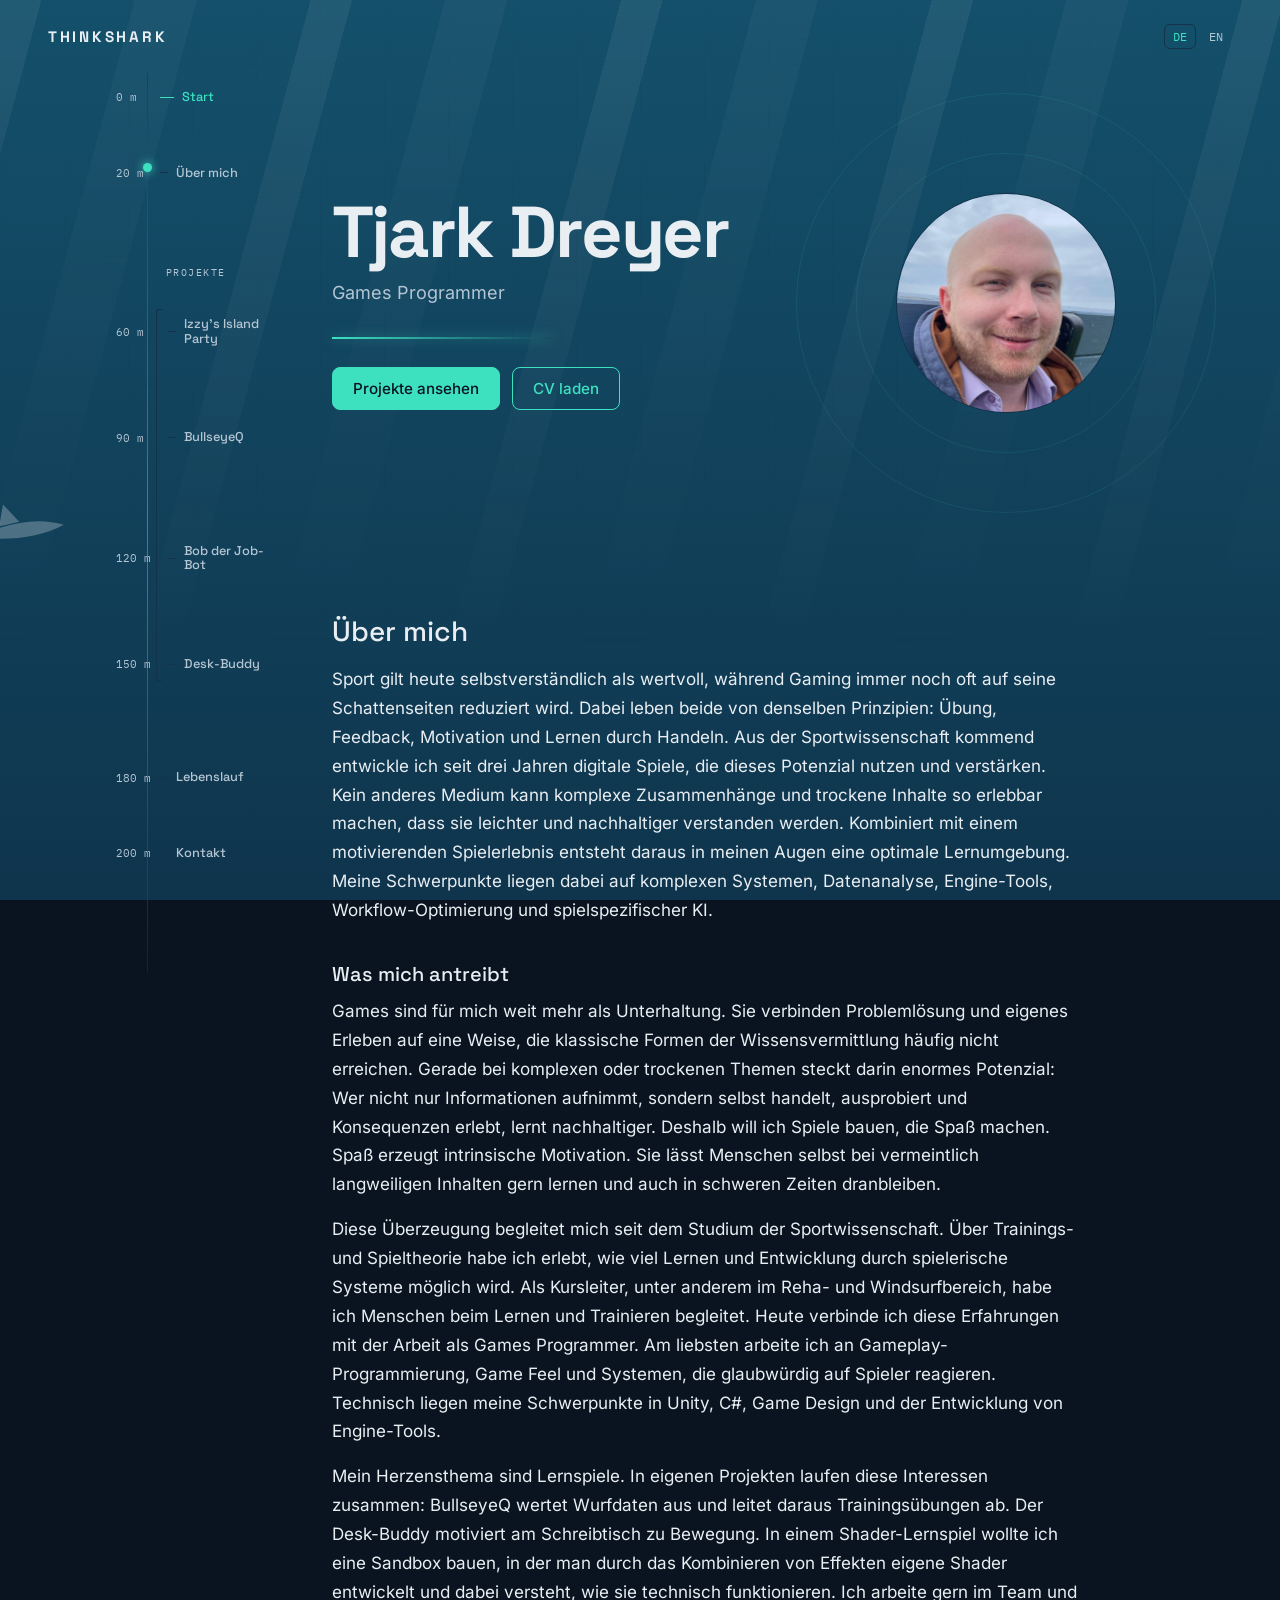
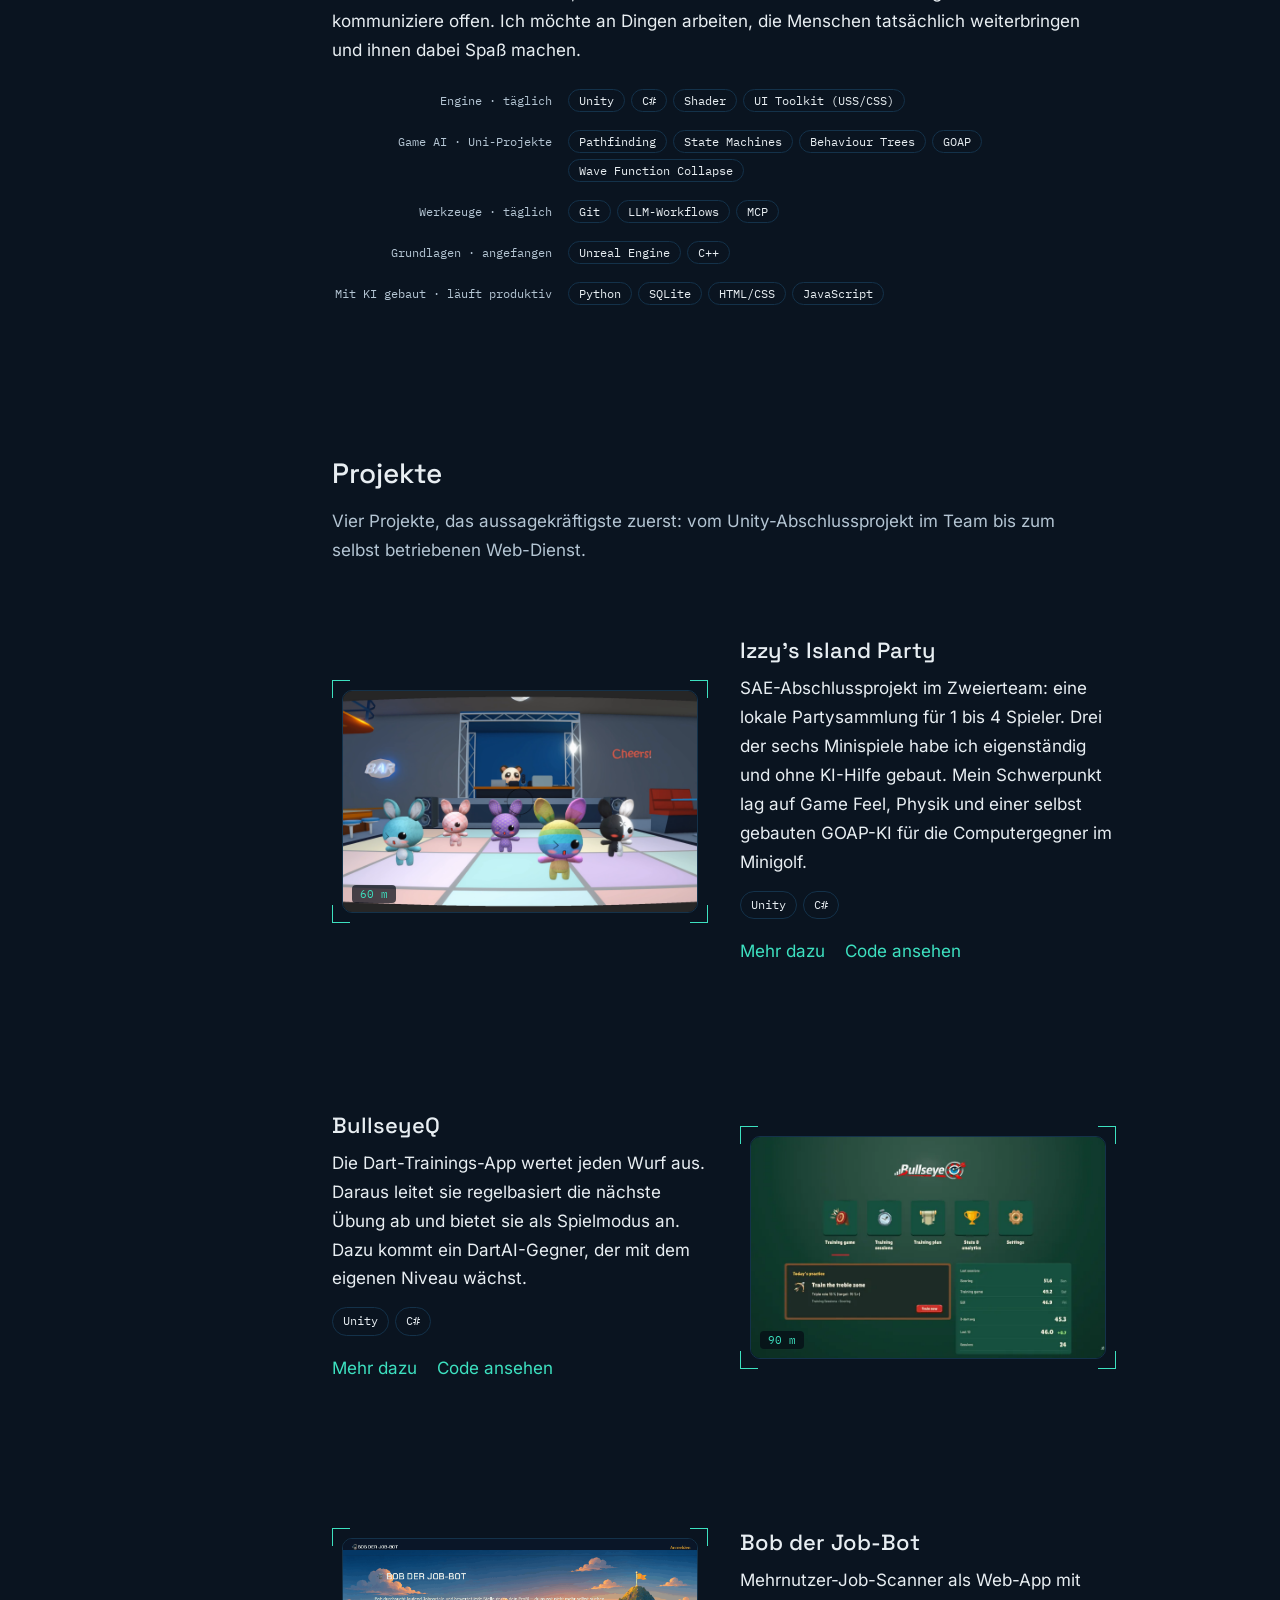
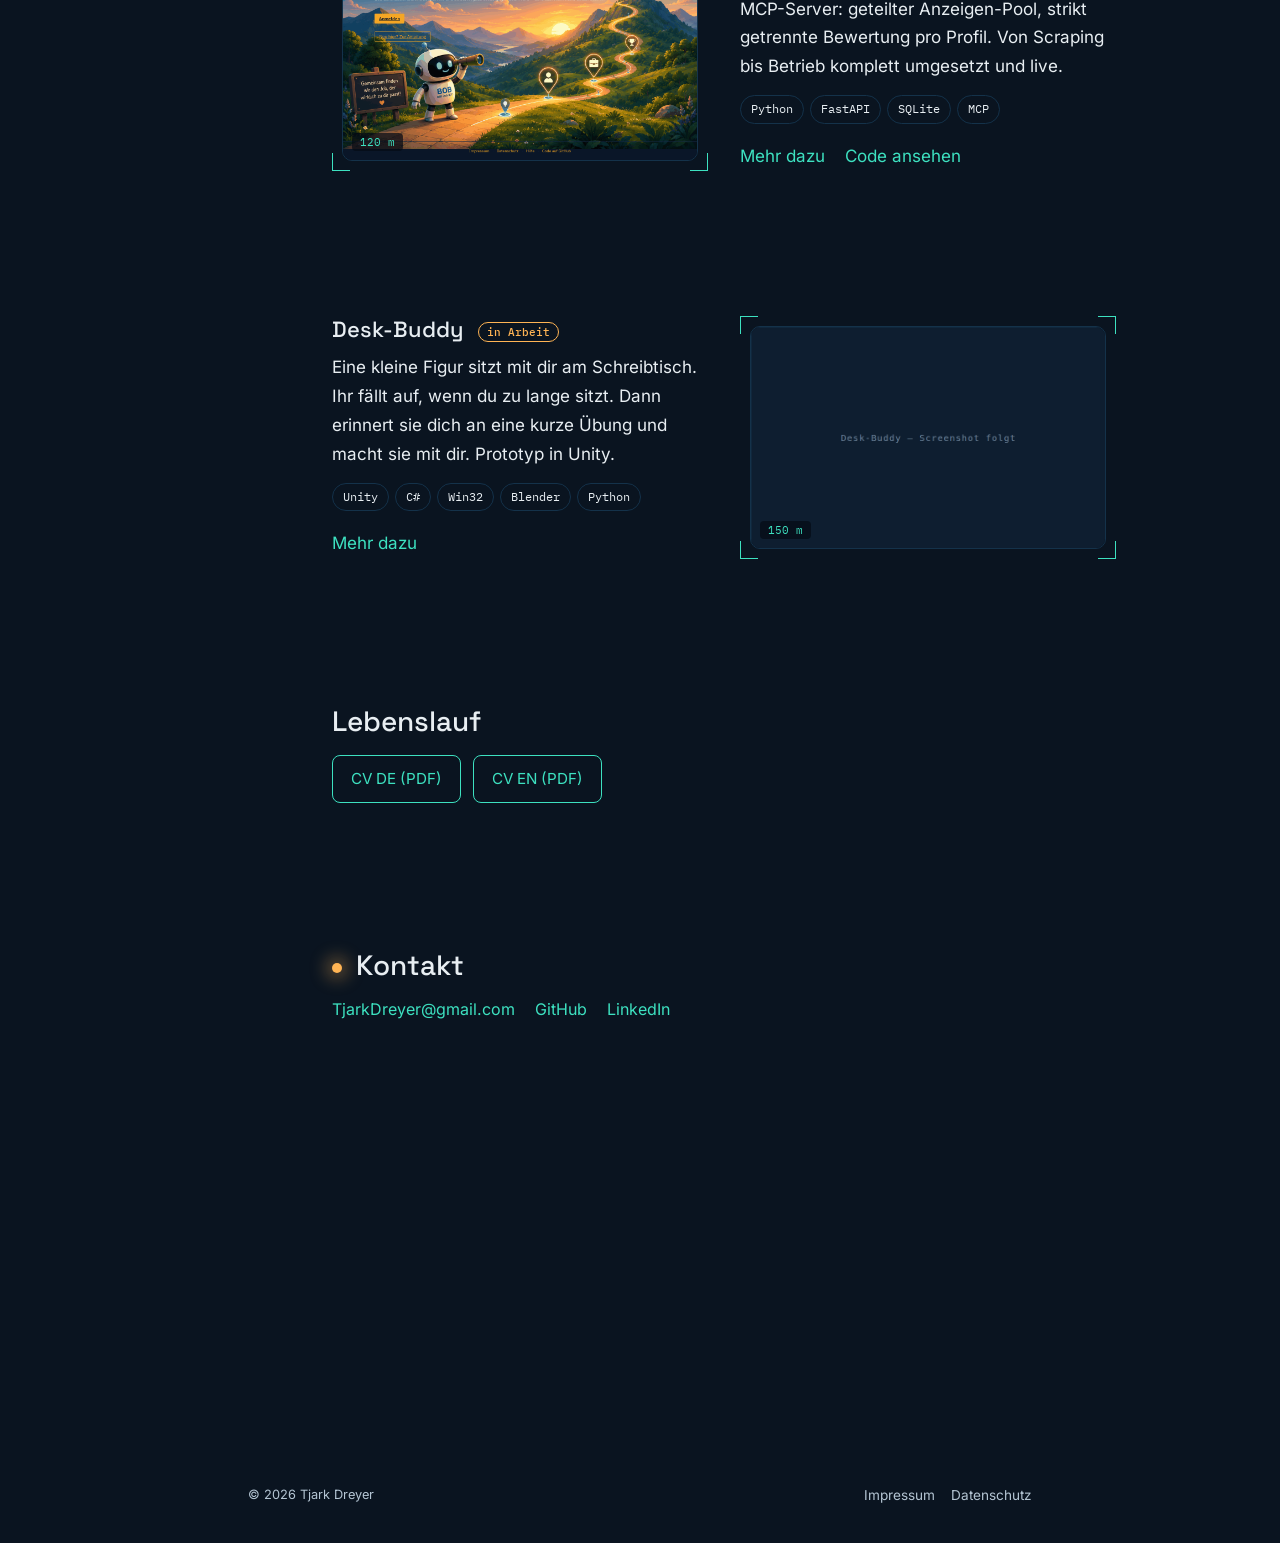
==== commit 89a0e729: "feat(website): titles, meta and alt texts without dashes, style guard test for all pages Co-Authored" ====
--- a/index.html
+++ b/index.html
@@ -3,12 +3,12 @@
 <head>
   <meta charset="utf-8" />
   <meta name="viewport" content="width=device-width, initial-scale=1" />
-  <title>Tjark Dreyer — Games Programmer</title>
-  <meta name="description" content="Portfolio von Tjark Dreyer, Games Programmer aus Hamburg — Unity, C#, Python." />
+  <title>Tjark Dreyer | Games Programmer</title>
+  <meta name="description" content="Portfolio von Tjark Dreyer, Games Programmer aus Hamburg. Unity, C#, Python." />
   <meta property="og:type" content="website" />
   <meta property="og:url" content="https://thinkshark.de/" />
-  <meta property="og:title" content="Tjark Dreyer — Games Programmer" />
-  <meta property="og:description" content="Portfolio von Tjark Dreyer, Games Programmer aus Hamburg — Unity, C#, Python." />
+  <meta property="og:title" content="Tjark Dreyer | Games Programmer" />
+  <meta property="og:description" content="Portfolio von Tjark Dreyer, Games Programmer aus Hamburg. Unity, C#, Python." />
   <meta property="og:image" content="https://thinkshark.de/assets/og.jpg" />
   <meta property="og:image:width" content="1200" />
   <meta property="og:image:height" content="630" />
@@ -109,7 +109,7 @@
 
       <section id="izzy" class="project project--left" data-depth="60">
         <figure class="project__shot">
-          <img src="assets/projects/izzy.png" width="800" height="500" alt="Izzy's Island Party — Screenshot" loading="lazy" />
+          <img src="assets/projects/izzy.png" width="800" height="500" alt="Izzy's Island Party: Screenshot" loading="lazy" />
           <figcaption class="project__depth">60 m</figcaption>
         </figure>
         <div class="project__body">
@@ -126,7 +126,7 @@
 
       <section id="bullseyeq" class="project project--right" data-depth="90">
         <figure class="project__shot">
-          <img src="assets/projects/bullseyeq.webp" width="800" height="500" alt="BullseyeQ — Dashboard mit Übung des Tages und Kennzahlen" data-alt-de="BullseyeQ — Dashboard mit Übung des Tages und Kennzahlen" data-alt-en="BullseyeQ — dashboard with the drill of the day and key metrics" loading="lazy" />
+          <img src="assets/projects/bullseyeq.webp" width="800" height="500" alt="BullseyeQ: Dashboard mit Übung des Tages und Kennzahlen" data-alt-de="BullseyeQ: Dashboard mit Übung des Tages und Kennzahlen" data-alt-en="BullseyeQ: dashboard with the drill of the day and key metrics" loading="lazy" />
           <figcaption class="project__depth">90 m</figcaption>
         </figure>
         <div class="project__body">
@@ -143,7 +143,7 @@
 
       <section id="bob" class="project project--left" data-depth="120">
         <figure class="project__shot">
-          <img src="assets/projects/bob.png" width="800" height="500" alt="Bob der Job-Bot — Web-Oberfläche" loading="lazy" />
+          <img src="assets/projects/bob.png" width="800" height="500" alt="Bob der Job-Bot: Web-Oberfläche" loading="lazy" />
           <figcaption class="project__depth">120 m</figcaption>
         </figure>
         <div class="project__body">
@@ -160,7 +160,7 @@
 
       <section id="desk-buddy" class="project project--right" data-depth="150">
         <figure class="project__shot">
-          <img src="assets/projects/desk-buddy.png" width="800" height="500" alt="Desk-Buddy — Overlay-Prototyp" loading="lazy" />
+          <img src="assets/projects/desk-buddy.png" width="800" height="500" alt="Desk-Buddy: Overlay-Prototyp" loading="lazy" />
           <figcaption class="project__depth">150 m</figcaption>
         </figure>
         <div class="project__body">
